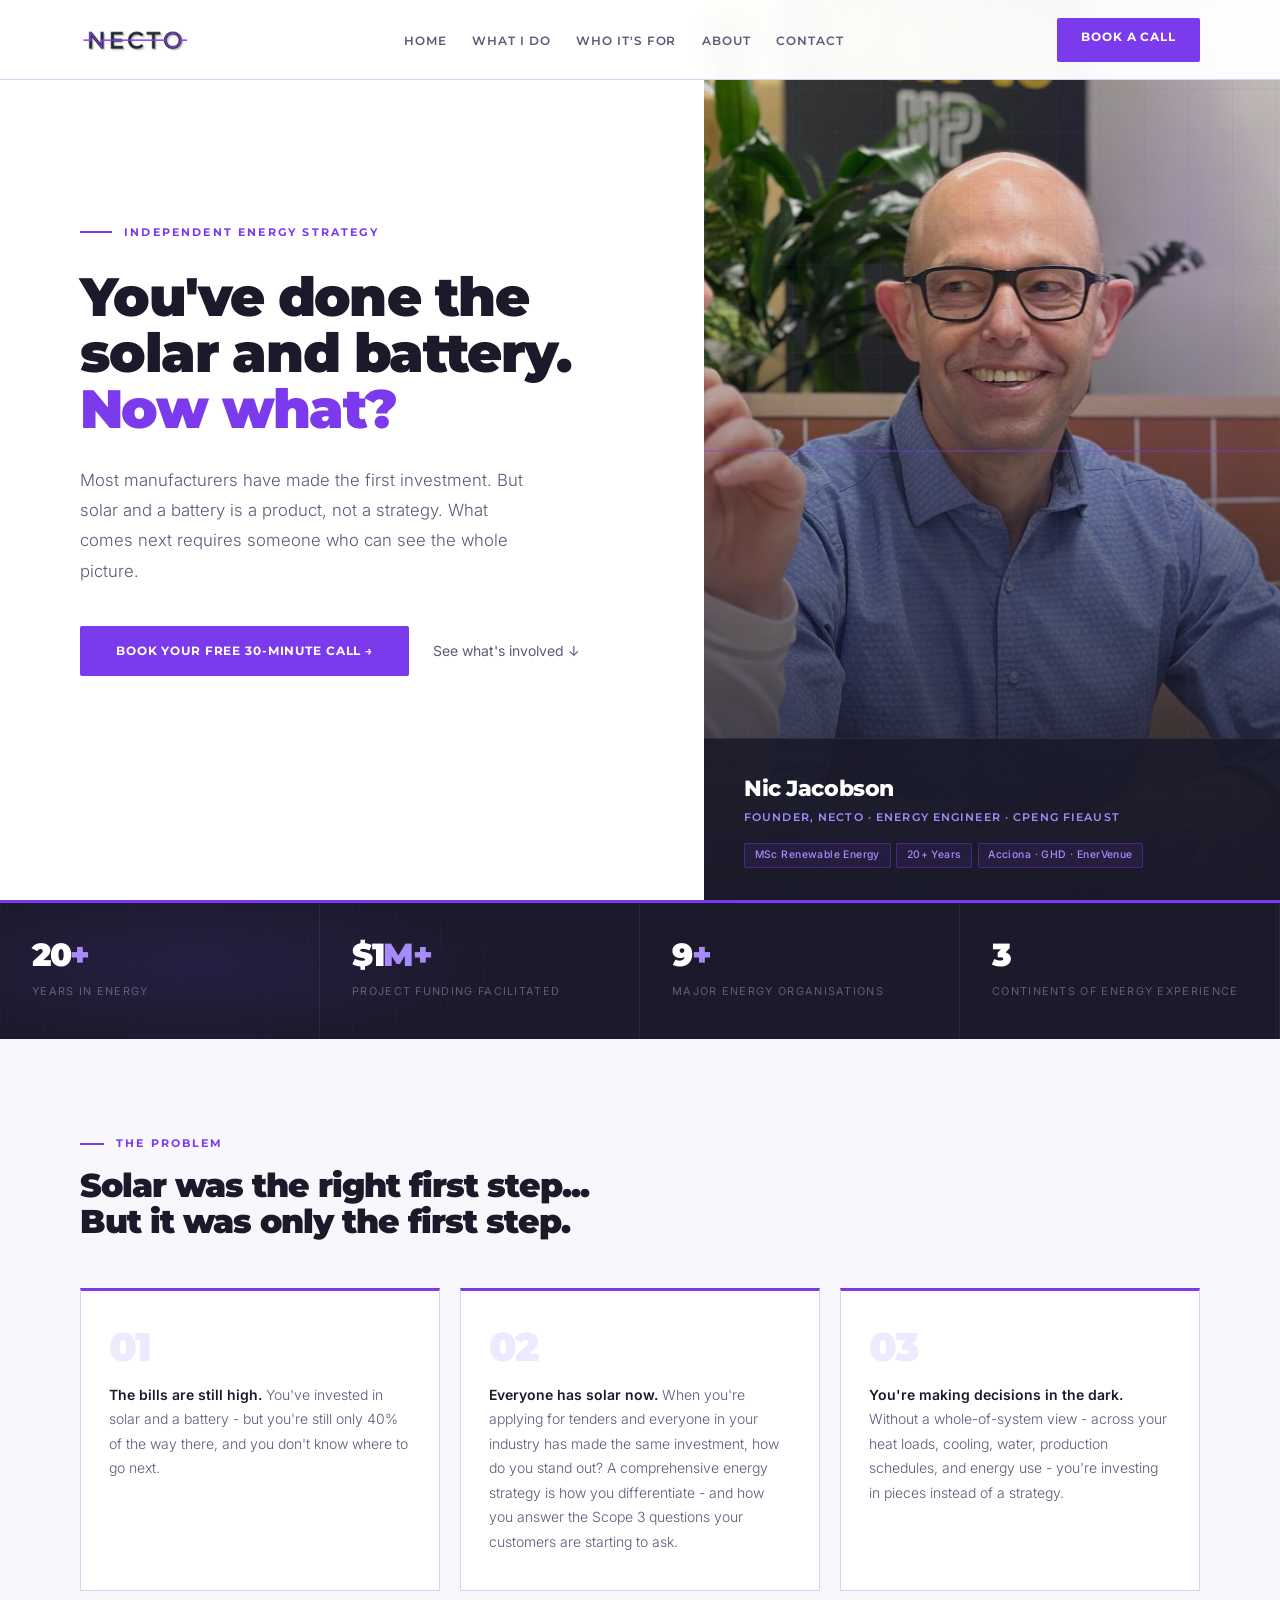
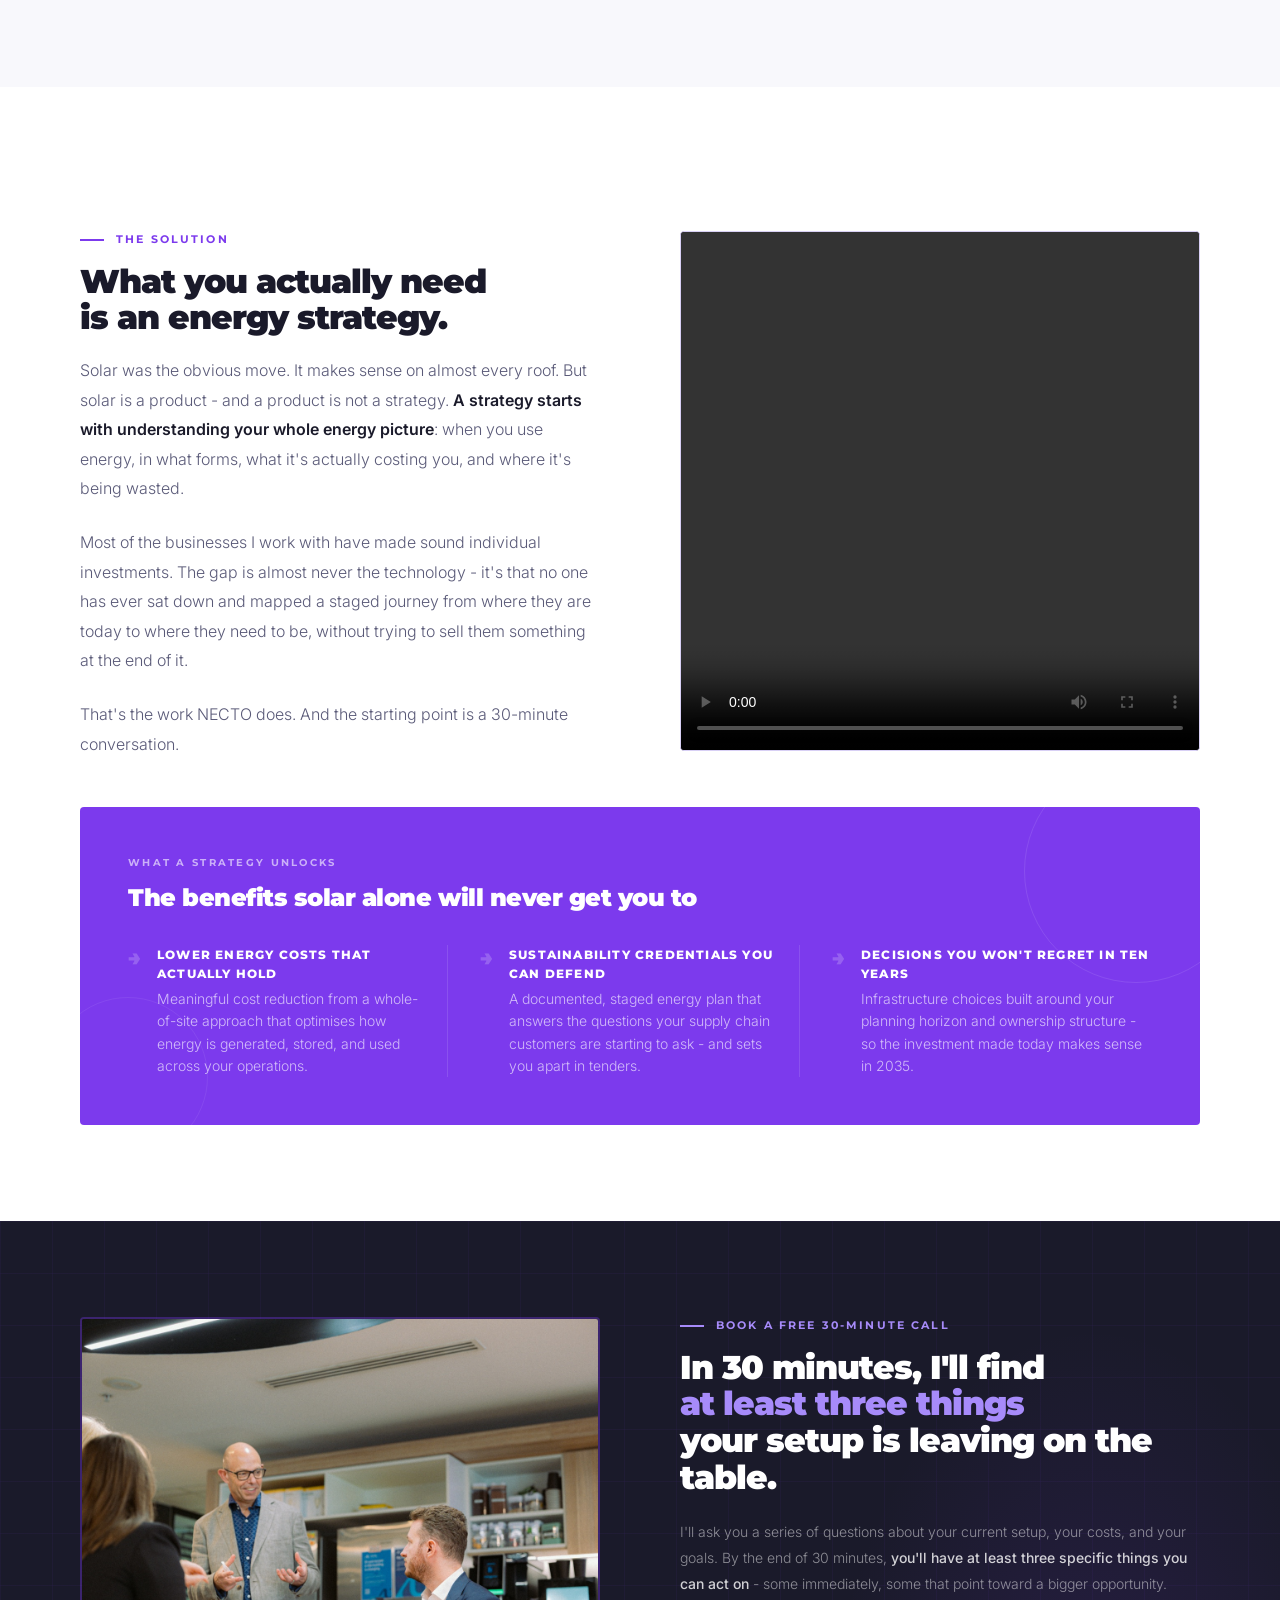
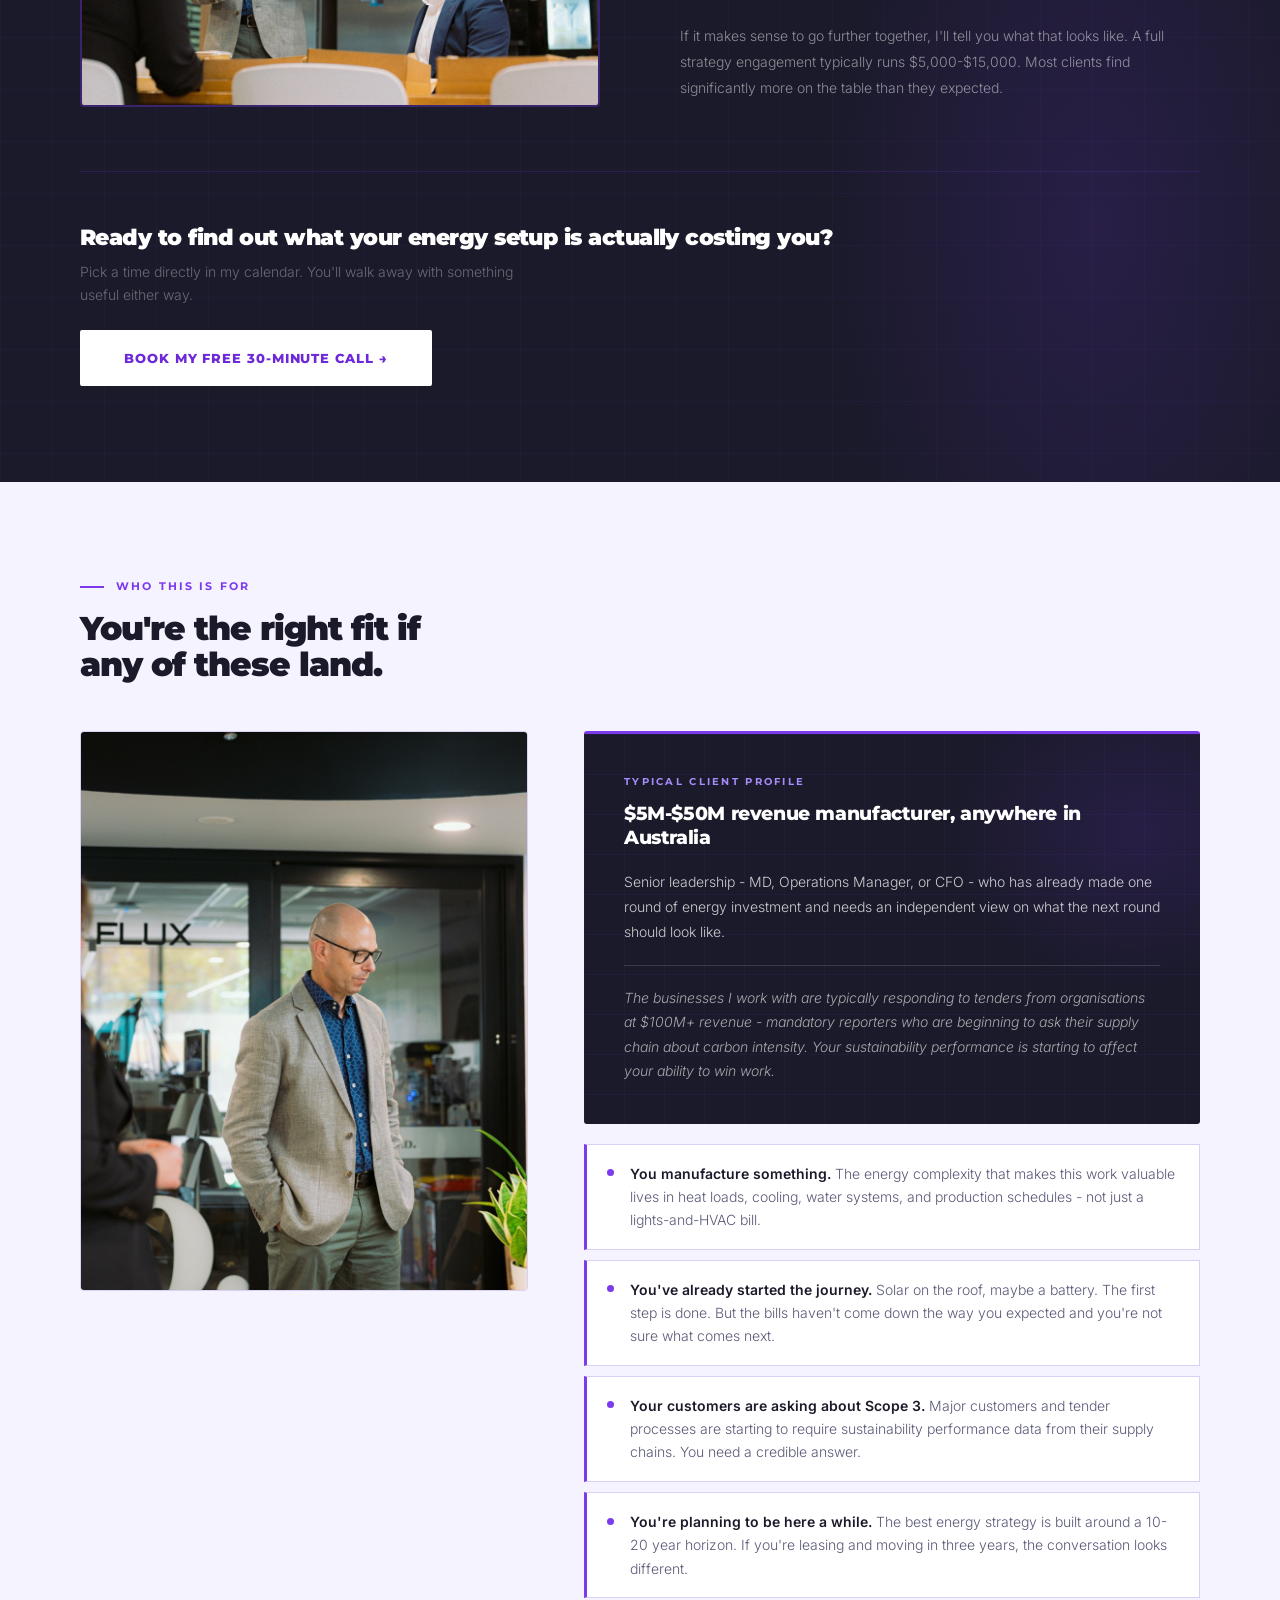
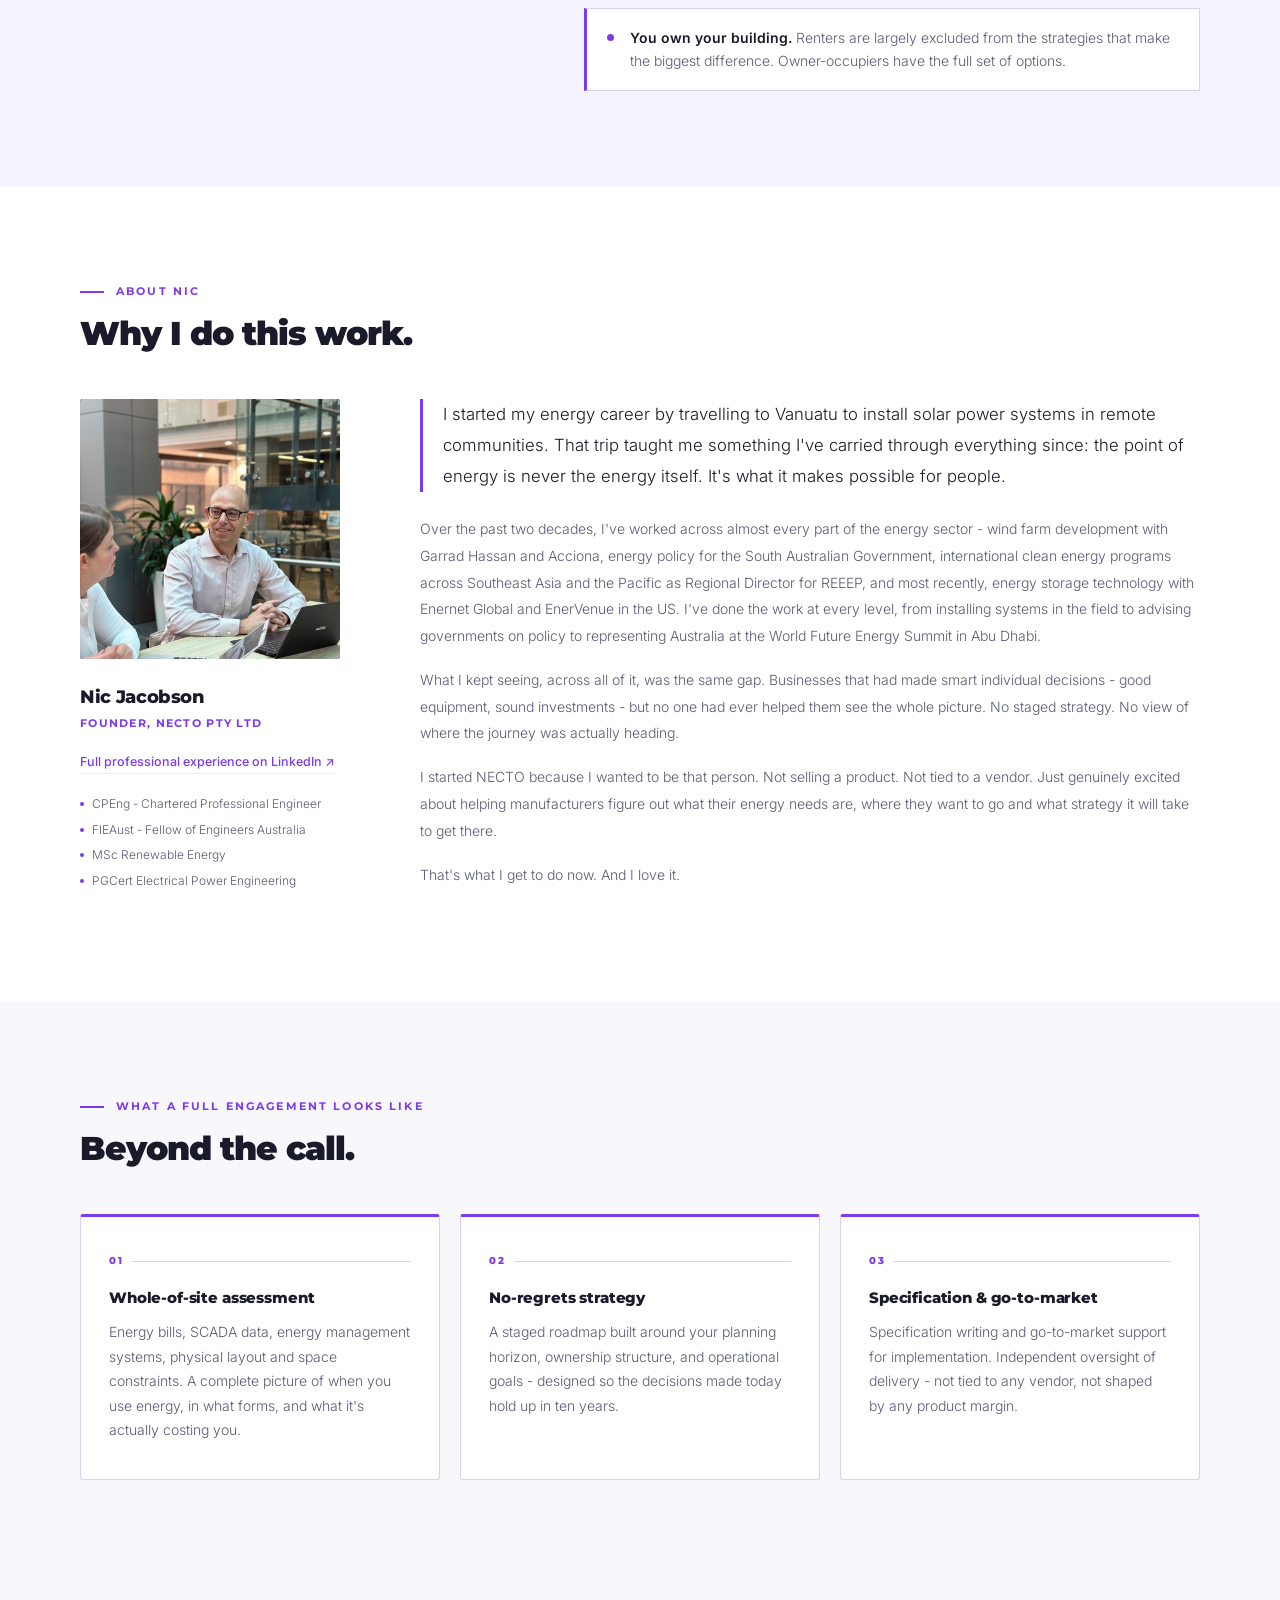
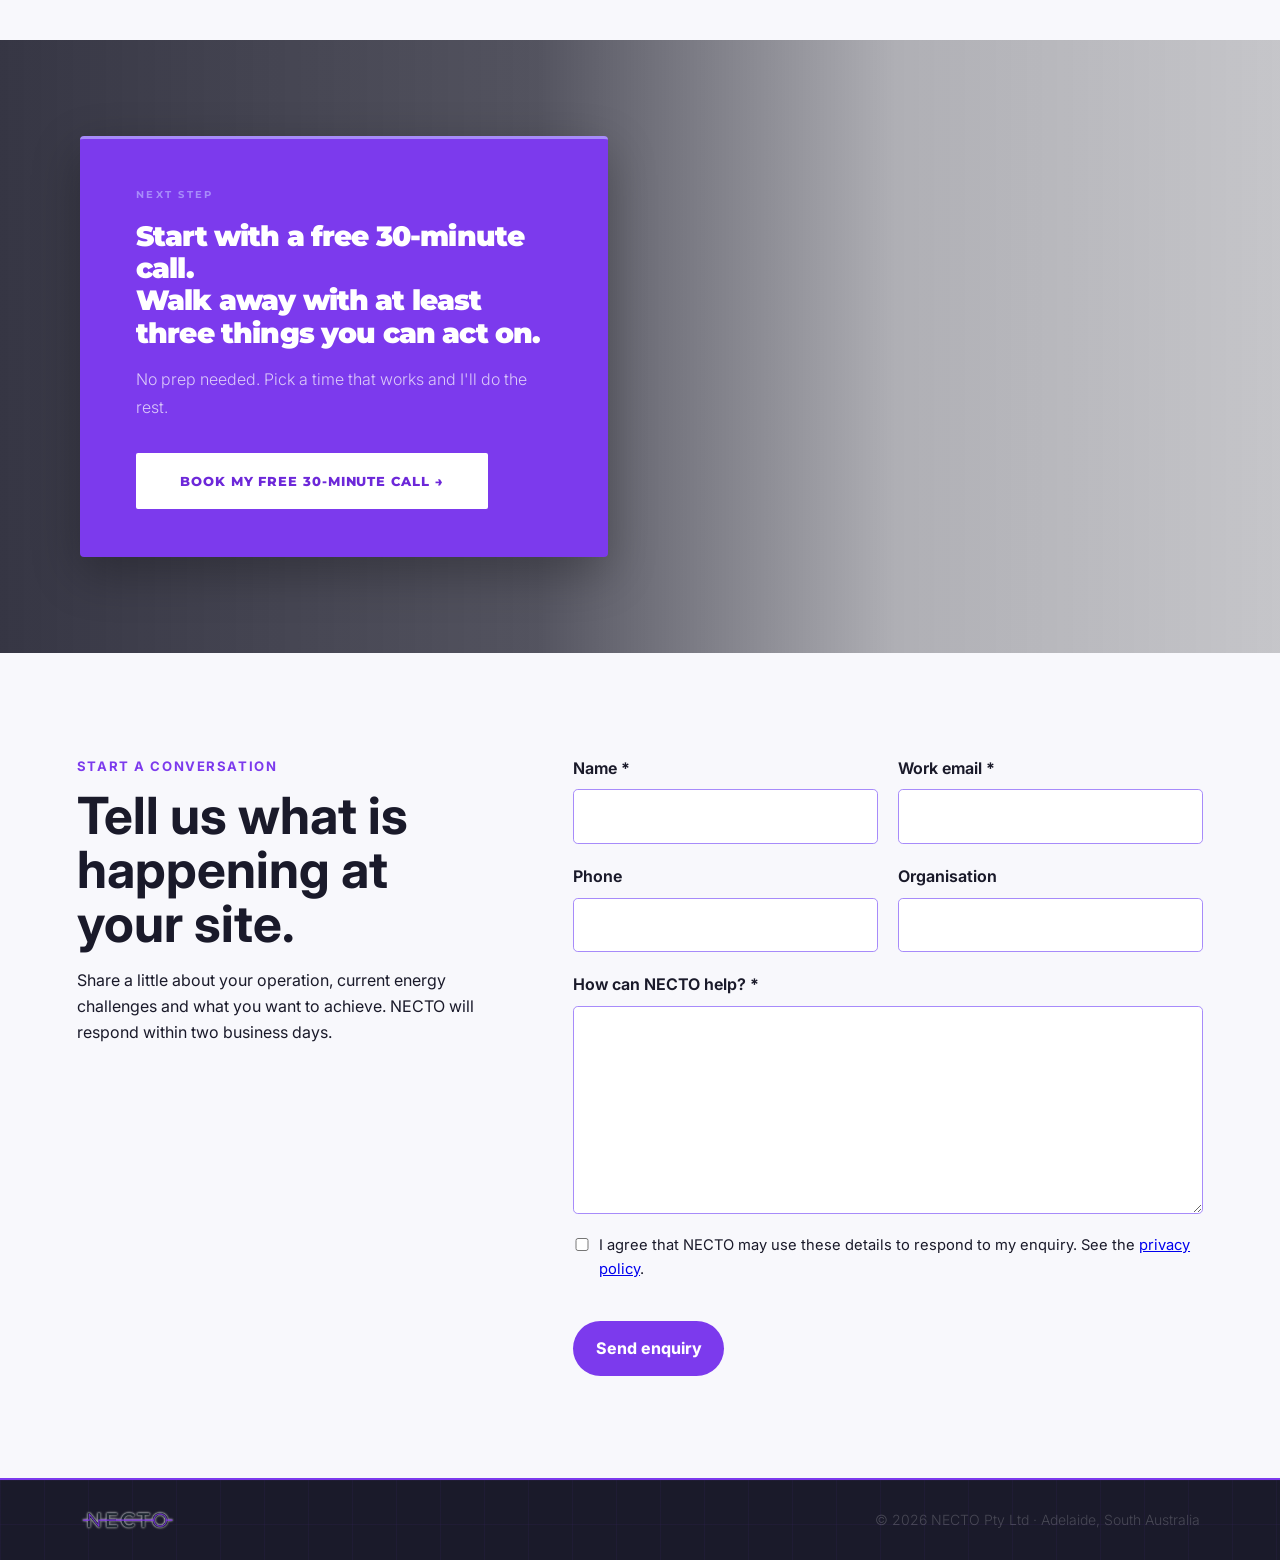
==== index.html @ bc26909f "changed blog to contact" ====
<!DOCTYPE html>
<html lang="en">
<head>
<meta charset="UTF-8">
<meta name="viewport" content="width=device-width, initial-scale=1.0">

<!-- Notion AI 2026-10-01-->
<meta name="description" content="Independent energy strategy for Australian manufacturers. NECTO helps businesses reduce energy costs, plan staged investment and strengthen defensible sustainability credentials.">
<link rel="canonical" href="https://necto.com.au/">

<meta property="og:type" content="website">
<meta property="og:title" content="NECTO | Energy strategy for manufacturers">
<meta property="og:description" content="Independent energy strategy for Australian manufacturers that need a practical next step beyond solar and batteries.">
<meta property="og:url" content="https://necto.com.au/">
<meta property="og:image" content="https://necto.com.au/images/necto-social-card.jpg">
<meta name="twitter:card" content="summary_large_image">

<link rel="preconnect" href="https://fonts.googleapis.com">
<link rel="preconnect" href="https://fonts.gstatic.com" crossorigin>
<link href="https://fonts.googleapis.com/css2?family=Montserrat:wght@400;600;700;800;900&family=Inter:wght@300;400;500&display=swap" rel="stylesheet">
<link rel="stylesheet" href="assets/css/site.v1.css">
<!-- end Notion AI 2026-10-01-->

<!-- Load Turnstile once in the page <head>. -->
<script src="https://challenges.cloudflare.com/turnstile/v0/api.js" async defer></script>

<script
  defer
  data-website-id="dfid_vhdqTkDV4sF4XMJ7SuI60"
  data-domain="necto.com.au"
  src="https://datafa.st/js/script.js">
</script>
 
<title>NECTO - Energy Strategy for Manufacturers</title> 
<link rel="preconnect" href="https://fonts.googleapis.com">
<link rel="preconnect" href="https://fonts.gstatic.com" crossorigin>
<link href="https://fonts.googleapis.com/css2?family=Montserrat:wght@400;600;700;800;900&family=Inter:wght@300;400;500&display=swap" rel="stylesheet">
</head>
<body>

<nav>
  <a href="#top" class="nav-brand"><img src="images/logo.png" alt="NECTO" class="site-logo" width="280" height="71"></a>
  <ul class="nav-links">
    <li><a href="#top">Home</a></li>
    <li><a href="#solution">What I do</a></li>
    <li><a href="#who">Who it's for</a></li>
    <li><a href="#bio">About</a></li>
    <li><a href="#contact">Contact</a></li>
  </ul>
  <a href="https://calendar.notion.so/meet/nic-necto/meet-with-nic" class="nav-cta">Book a Call</a>
</nav>

<!-- HERO -->
<section class="hero" id="top" style="padding:0;">
  <div class="hero-left">
    <div class="eyebrow">
      <div class="eyebrow-line"></div>
      <span class="eyebrow-text">Independent Energy Strategy</span>
    </div>
    <h1 class="hero-headline">
      You've done the<br>solar and battery.<br><span class="hl">Now what?</span>
    </h1>
    <p class="hero-sub">Most manufacturers have made the first investment. But solar and a battery is a product, not a strategy. What comes next requires someone who can see the whole picture.</p>
    <div class="hero-cta-group">
      <a href="https://calendar.notion.so/meet/nic-necto/meet-with-nic" class="btn-primary">Book Your Free 30-Minute Call →</a>
      <a href="#solution" class="btn-ghost">See what's involved ↓</a>
    </div>
  </div>
  <div class="hero-right">
    <div class="hr-grid"></div>
    <div class="hr-rule"></div>
    <div class="hr-photo">
      <img class="hero-img" src="images/IMG_2125.jpg" alt="Nic Jacobson in a strategy conversation with a client" width="1400" height="1400">
    </div>
    <div class="hr-overlay" aria-hidden="true"></div>
    <div class="hero-namecard">
      <div class="nc-name">Nic Jacobson</div>
      <div class="nc-role">Founder, NECTO · Energy Engineer · CPEng FIEAust</div>
      <div class="nc-badges">
        <span class="badge">MSc Renewable Energy</span>
        <span class="badge">20+ Years</span>
        <span class="badge">Acciona · GHD · EnerVenue</span>
      </div>
    </div>
  </div>
</section>

<!-- STATS -->
<div class="stat-strip">
  <div class="stat-strip-track">
    <div class="stat-item">
      <span class="stat-num">20<span class="ac">+</span></span>
      <span class="stat-label">Years in energy</span>
    </div>
    <div class="stat-item">
      <span class="stat-num">$1<span class="ac">M+</span></span>
      <span class="stat-label">Project funding facilitated</span>
    </div>
    <div class="stat-item">
      <span class="stat-num">9<span class="ac">+</span></span>
      <span class="stat-label">Major energy organisations</span>
    </div>
    <div class="stat-item">
      <span class="stat-num">3</span>
      <span class="stat-label">Continents of energy experience</span>
    </div>
    <div class="stat-item stat-item--clone" aria-hidden="true">
      <span class="stat-num">20<span class="ac">+</span></span>
      <span class="stat-label">Years in energy</span>
    </div>
    <div class="stat-item stat-item--clone" aria-hidden="true">
      <span class="stat-num">$1<span class="ac">M+</span></span>
      <span class="stat-label">Project funding facilitated</span>
    </div>
    <div class="stat-item stat-item--clone" aria-hidden="true">
      <span class="stat-num">9<span class="ac">+</span></span>
      <span class="stat-label">Major energy organisations</span>
    </div>
    <div class="stat-item stat-item--clone" aria-hidden="true">
      <span class="stat-num">3</span>
      <span class="stat-label">Continents of energy experience</span>
    </div>
  </div>
</div>

<!-- PROBLEM -->
<section class="problem" id="problem">
  <div class="sec-eyebrow"><span>The problem</span></div>
  <h2 class="sec-title">Solar was the right first step...<br>But it was only the first step.</h2>
  <div class="problem-grid">
    <div class="problem-card">
      <div class="problem-num">01</div>
      <p class="problem-text"><strong>The bills are still high.</strong> You've invested in solar and a battery - but you're still only 40% of the way there, and you don't know where to go next.</p>
    </div>
    <div class="problem-card">
      <div class="problem-num">02</div>
      <p class="problem-text"><strong>Everyone has solar now.</strong> When you're applying for tenders and everyone in your industry has made the same investment, how do you stand out? A comprehensive energy strategy is how you differentiate - and how you answer the Scope 3 questions your customers are starting to ask.</p>
    </div>
    <div class="problem-card">
      <div class="problem-num">03</div>
      <p class="problem-text"><strong>You're making decisions in the dark.</strong> Without a whole-of-system view - across your heat loads, cooling, water, production schedules, and energy use - you're investing in pieces instead of a strategy.</p>
    </div>
  </div>
</section>

<!-- SOLUTION -->
<section class="solution" id="solution">
  <div class="solution-layout">
    <div class="solution-top">
      <div class="solution-text">
        <div class="sec-eyebrow"><span>The solution</span></div>
        <h2 class="sec-title">What you actually need<br>is an energy strategy.</h2>
        <p class="solution-body">Solar was the obvious move. It makes sense on almost every roof. But solar is a product - and a product is not a strategy. <strong>A strategy starts with understanding your whole energy picture</strong>: when you use energy, in what forms, what it's actually costing you, and where it's being wasted.</p>
        <p class="solution-body">Most of the businesses I work with have made sound individual investments. The gap is almost never the technology - it's that no one has ever sat down and mapped a staged journey from where they are today to where they need to be, without trying to sell them something at the end of it.</p>
        <p class="solution-body" style="margin-bottom:0">That's the work NECTO does. And the starting point is a 30-minute conversation.</p>
      </div>
      <div class="solution-video-wrap">
        <video class="solution-video" src="images/edited-video.mp4" controls playsinline preload="metadata" aria-label="Nic Jacobson on energy strategy for manufacturers">
          <source src="images/edited-video.mp4" type="video/mp4">
        </video>
      </div>
    </div>
    <div class="solution-box">
      <div class="solution-box-header">
        <div class="sr-label">What a strategy unlocks</div>
        <div class="sr-title">The benefits solar alone will never get you to</div>
      </div>
      <div class="sr-items">
        <div class="sr-item">
          <div class="sr-num">→</div>
          <div>
            <div class="sr-item-title">Lower energy costs that actually hold</div>
            <p class="sr-item-desc">Meaningful cost reduction from a whole-of-site approach that optimises how energy is generated, stored, and used across your operations.</p>
          </div>
        </div>
        <div class="sr-item">
          <div class="sr-num">→</div>
          <div>
            <div class="sr-item-title">Sustainability credentials you can defend</div>
            <p class="sr-item-desc">A documented, staged energy plan that answers the questions your supply chain customers are starting to ask - and sets you apart in tenders.</p>
          </div>
        </div>
        <div class="sr-item">
          <div class="sr-num">→</div>
          <div>
            <div class="sr-item-title">Decisions you won't regret in ten years</div>
            <p class="sr-item-desc">Infrastructure choices built around your planning horizon and ownership structure - so the investment made today makes sense in 2035.</p>
          </div>
        </div>
      </div>
    </div>
  </div>
</section>

<!-- THE CALL -->
<section class="the-call" id="call">
  <div class="tc-grid"></div>
  <div class="tc-inner">
    <div class="tc-header">
      <figure class="tc-photo">
        <img src="images/P1101878.jpg" alt="Nic Jacobson presenting to manufacturing leaders" width="1400" height="933" loading="lazy">
      </figure>
      <div class="tc-copy">
        <div class="tc-sec-eyebrow"><span>Book a free 30-minute call</span></div>
        <h2 class="tc-title">In 30 minutes, I'll find<br><span class="hl">at least three things</span><br>your setup is leaving on the table.</h2>
        <div class="tc-right-text">
          <p>I'll ask you a series of questions about your current setup, your costs, and your goals. By the end of 30 minutes, <strong>you'll have at least three specific things you can act on</strong> - some immediately, some that point toward a bigger opportunity.</p>
          <br>
          <p>If it makes sense to go further together, I'll tell you what that looks like. A full strategy engagement typically runs $5,000-$15,000. Most clients find significantly more on the table than they expected.</p>
        </div>
      </div>
    </div>
    <div class="tc-cta-row">
      <div class="tc-cta-copy">
        <div class="tc-cta-headline">Ready to find out what your energy setup is actually costing you?</div>
        <p class="tc-cta-sub">Pick a time directly in my calendar. You'll walk away with something useful either way.</p>
      </div>
      <a href="https://calendar.notion.so/meet/nic-necto/meet-with-nic" class="btn-cta-white">Book My Free 30-Minute Call →</a>
    </div>
  </div>
</section>

<!-- WHO -->
<section class="who" id="who">
  <div class="sec-eyebrow"><span>Who this is for</span></div>
  <h2 class="sec-title">You're the right fit if<br>any of these land.</h2>
  <div class="who-layout">
    <div class="who-visual">
      <figure class="who-photo">
        <img src="images/P1101910.jpg" alt="Nic Jacobson at a ThincLab networking event" width="921" height="1200" loading="lazy">
      </figure>
    </div>
    <div class="who-content">
      <div class="who-box">
        <div class="who-box-label">Typical client profile</div>
        <div class="who-box-title">$5M-$50M revenue manufacturer, anywhere in Australia</div>
        <p class="who-box-body">Senior leadership - MD, Operations Manager, or CFO - who has already made one round of energy investment and needs an independent view on what the next round should look like.</p>
        <div class="who-box-divider"></div>
        <p class="who-box-note">The businesses I work with are typically responding to tenders from organisations at $100M+ revenue - mandatory reporters who are beginning to ask their supply chain about carbon intensity. Your sustainability performance is starting to affect your ability to win work.</p>
      </div>
      <ul class="signal-list">
        <li class="signal-item"><div class="signal-dot"></div><span class="signal-text"><strong>You manufacture something.</strong> The energy complexity that makes this work valuable lives in heat loads, cooling, water systems, and production schedules - not just a lights-and-HVAC bill.</span></li>
        <li class="signal-item"><div class="signal-dot"></div><span class="signal-text"><strong>You've already started the journey.</strong> Solar on the roof, maybe a battery. The first step is done. But the bills haven't come down the way you expected and you're not sure what comes next.</span></li>
        <li class="signal-item"><div class="signal-dot"></div><span class="signal-text"><strong>Your customers are asking about Scope 3.</strong> Major customers and tender processes are starting to require sustainability performance data from their supply chains. You need a credible answer.</span></li>
        <li class="signal-item"><div class="signal-dot"></div><span class="signal-text"><strong>You're planning to be here a while.</strong> The best energy strategy is built around a 10-20 year horizon. If you're leasing and moving in three years, the conversation looks different.</span></li>
        <li class="signal-item"><div class="signal-dot"></div><span class="signal-text"><strong>You own your building.</strong> Renters are largely excluded from the strategies that make the biggest difference. Owner-occupiers have the full set of options.</span></li>
      </ul>
    </div>
  </div>
</section>

<!-- BIO -->
<section class="bio" id="bio">
  <div class="sec-eyebrow"><span>About Nic</span></div>
  <h2 class="sec-title">Why I do this work.</h2>
  <div class="bio-layout">
    <div class="bio-sticky">
      <div class="bio-photo">
        <img src="images/IMG_2074.jpg" alt="Nic Jacobson in a strategy conversation with a client" width="420" height="560" loading="lazy">
      </div>
      <div class="bio-name">Nic Jacobson</div>
      <div class="bio-role">Founder, NECTO Pty Ltd</div>
      <a href="https://www.linkedin.com/in/nicjacobson/?skipRedirect=true" class="bio-linkedin" target="_blank">
        Full professional experience on LinkedIn ↗
      </a>
      <div class="bio-creds">
        <span class="bio-cred">CPEng - Chartered Professional Engineer</span>
        <span class="bio-cred">FIEAust - Fellow of Engineers Australia</span>
        <span class="bio-cred">MSc Renewable Energy</span>
        <span class="bio-cred">PGCert Electrical Power Engineering</span>
      </div>
    </div>
    <div>
      <p class="bio-lede">I started my energy career by travelling to Vanuatu to install solar power systems in remote communities. That trip taught me something I've carried through everything since: the point of energy is never the energy itself. It's what it makes possible for people.</p>
      <p class="bio-body">Over the past two decades, I've worked across almost every part of the energy sector - wind farm development with Garrad Hassan and Acciona, energy policy for the South Australian Government, international clean energy programs across Southeast Asia and the Pacific as Regional Director for REEEP, and most recently, energy storage technology with Enernet Global and EnerVenue in the US. I've done the work at every level, from installing systems in the field to advising governments on policy to representing Australia at the World Future Energy Summit in Abu Dhabi.</p>
      <p class="bio-body">What I kept seeing, across all of it, was the same gap. Businesses that had made smart individual decisions - good equipment, sound investments - but no one had ever helped them see the whole picture. No staged strategy. No view of where the journey was actually heading.</p>
      <p class="bio-body">I started NECTO because I wanted to be that person. Not selling a product. Not tied to a vendor. Just genuinely excited about helping manufacturers figure out what their energy needs are, where they want to go and what strategy it will take to get there.</p>
      <p class="bio-body">That's what I get to do now. And I love it.</p>
    </div>
  </div>
</section>

<!-- WHAT HAPPENS -->
<section class="what" id="what">
  <div class="sec-eyebrow"><span>What a full engagement looks like</span></div>
  <h2 class="sec-title">Beyond the call.</h2>
  <div class="what-grid">
    <div class="what-card">
      <div class="what-num">01</div>
      <div class="what-title">Whole-of-site assessment</div>
      <p class="what-body">Energy bills, SCADA data, energy management systems, physical layout and space constraints. A complete picture of when you use energy, in what forms, and what it's actually costing you.</p>
    </div>
    <div class="what-card">
      <div class="what-num">02</div>
      <div class="what-title">No-regrets strategy</div>
      <p class="what-body">A staged roadmap built around your planning horizon, ownership structure, and operational goals - designed so the decisions made today hold up in ten years.</p>
    </div>
    <div class="what-card">
      <div class="what-num">03</div>
      <div class="what-title">Specification & go-to-market</div>
      <p class="what-body">Specification writing and go-to-market support for implementation. Independent oversight of delivery - not tied to any vendor, not shaped by any product margin.</p>
    </div>
  </div>
</section>

<div class="final-cta">
  <div class="final-cta-bg" aria-hidden="true"></div>
  <div class="final-cta-inner">
    <div class="final-cta-content">
      <div class="final-cta-eyebrow">Next step</div>
      <h2 class="final-cta-title">Start with a free 30-minute call.<br>Walk away with at least three things you can act on.</h2>
      <p class="final-cta-sub">No prep needed. Pick a time that works and I'll do the rest.</p>
      <a href="https://calendar.notion.so/meet/nic-necto/meet-with-nic" class="btn-cta-white">Book My Free 30-Minute Call →</a>
    </div>
    <div class="final-cta-media" aria-hidden="true"></div>
  </div>
</div>

<section class="necto-contact" aria-labelledby="contact-heading">
  <div class="necto-contact__intro">
    <p class="necto-contact__eyebrow">Start a conversation</p>
    <h2 id="contact-heading">Tell us what is happening at your site.</h2>
    <p>
      Share a little about your operation, current energy challenges and what
      you want to achieve. NECTO will respond within two business days.
    </p>
  </div>

  <form id="contact-form" class="contact-form" novalidate>
    <div class="contact-form__grid">
      <label>
        <span>Name <b aria-hidden="true">*</b></span>
        <input name="name" type="text" autocomplete="name" maxlength="120" required />
      </label>

      <label>
        <span>Work email <b aria-hidden="true">*</b></span>
        <input name="email" type="email" autocomplete="email" maxlength="254" required />
      </label>

      <label>
        <span>Phone</span>
        <input name="phone" type="tel" autocomplete="tel" maxlength="50" />
      </label>

      <label>
        <span>Organisation</span>
        <input name="organisation" type="text" autocomplete="organization" maxlength="200" />
      </label>
    </div>

    <label>
      <span>How can NECTO help? <b aria-hidden="true">*</b></span>
      <textarea name="message" rows="7" maxlength="2000" required></textarea>
    </label>

    <!-- Hidden honeypot. Keep out of sight and out of the tab order. -->
    <label class="contact-form__website" aria-hidden="true">
      Website
      <input name="website" type="text" tabindex="-1" autocomplete="off" />
    </label>

    <label class="contact-form__consent">
      <input name="consent" type="checkbox" required />
      <span>
        I agree that NECTO may use these details to respond to my enquiry.
        See the <a href="/privacy">privacy policy</a>.
      </span>
    </label>

    <!-- Replace YOUR_TURNSTILE_SITE_KEY with the public site key. -->
    <div class="cf-turnstile" data-sitekey="0x4AAAAAAFL4HIu9p98ZdCN9"></div>

    <div class="contact-form__actions">
      <button type="submit">Send enquiry</button>
      <p id="contact-status" role="status" aria-live="polite"></p>
    </div>
  </form>
</section>

<script>
  (() => {
    const form = document.getElementById("contact-form");
    const status = document.getElementById("contact-status");
    const button = form.querySelector('button[type="submit"]');
    let startedAt = Date.now();

    form.addEventListener("submit", async (event) => {
      event.preventDefault();
      status.textContent = "";
      status.removeAttribute("data-state");

      if (!form.reportValidity()) return;

      const data = new FormData(form);
      const turnstileToken = data.get("cf-turnstile-response");
      if (!turnstileToken) {
        status.textContent = "Please complete the security check.";
        status.dataset.state = "error";
        return;
      }

      button.disabled = true;
      button.textContent = "Sending…";

      try {
        const response = await fetch("/api/contact", {
          method: "POST",
          headers: { "content-type": "application/json" },
          body: JSON.stringify({
            name: data.get("name"),
            email: data.get("email"),
            phone: data.get("phone"),
            organisation: data.get("organisation"),
            message: data.get("message"),
            website: data.get("website"),
            consent: data.get("consent") === "on",
            turnstileToken,
            startedAt,
            sourcePage: window.location.href,
          }),
        });

        const result = await response.json();
        if (!response.ok || !result.ok) {
          throw new Error(result.error || "We could not send your message.");
        }

        form.reset();
        if (window.turnstile) window.turnstile.reset();
        startedAt = Date.now();
        status.textContent = "Thanks. Your enquiry has been sent.";
        status.dataset.state = "success";
      } catch (error) {
        status.textContent = error.message || "We could not send your message. Please try again.";
        status.dataset.state = "error";
        if (window.turnstile) window.turnstile.reset();
      } finally {
        button.disabled = false;
        button.textContent = "Send enquiry";
      }
    });
  })();
</script>

<footer>
  <img src="images/logo.png" alt="NECTO" class="site-logo" width="280" height="71">
  <div class="footer-copy">© 2026 NECTO Pty Ltd · Adelaide, South Australia</div>
</footer>

</body>
</html>
---- assets/css/site.v1.css ----
/* Notion AI 2026-10-01 */
  *, *::before, *::after { box-sizing: border-box; margin: 0; padding: 0; }
  :root {
    --dark:#1a1a2a; --dark-mid:#2d2d42; --dark-soft:#4a4a64;
    --purple:#7c3aed; --purple-dark:#6d28d9; --purple-light:#a78bfa;
    --purple-pale:#ede9fe; --purple-xpale:#f5f3ff;
    --white:#ffffff; --off-white:#f8f8fc;
    --border:#e5e5f0; --border-p:#d8d0f5; --text-muted:#5a5a78;
  }
  html { scroll-behavior:smooth; scroll-padding-top:5.5rem; }
  body { font-family:'Inter',sans-serif; background:var(--white); color:var(--dark); line-height:1.6; overflow-x:hidden; }

  nav { position:fixed; top:0; left:0; right:0; z-index:100; display:flex; align-items:center; gap:2rem; padding:1.1rem 5rem; background:rgba(255,255,255,0.97); backdrop-filter:blur(12px); border-bottom:1px solid var(--border-p); }
  .nav-brand { display:flex; align-items:center; flex-shrink:0; text-decoration:none; }
  .site-logo { display:block; height:28px; width:auto; }
  footer .site-logo { height:24px; opacity:0.9; }
  .nav-links { display:flex; align-items:center; justify-content:center; gap:clamp(1rem,2vw,2rem); list-style:none; flex:1; margin:0; padding:0; }
  .nav-links a { font-family:'Montserrat',sans-serif; font-size:0.72rem; font-weight:600; letter-spacing:0.08em; text-transform:uppercase; color:var(--text-muted); text-decoration:none; transition:color 0.2s; white-space:nowrap; }
  .nav-links a:hover { color:var(--purple); }
  .nav-cta { flex-shrink:0; background:var(--purple); color:var(--white); border:none; padding:0.6rem 1.5rem; font-family:'Montserrat',sans-serif; font-size:0.78rem; font-weight:700; cursor:pointer; letter-spacing:0.07em; text-transform:uppercase; transition:background 0.2s,transform 0.2s; text-decoration:none; display:inline-block; border-radius:2px; }
  .nav-cta:hover { background:var(--purple-dark); transform:translateY(-1px); }

  .btn-primary { background:var(--purple); color:var(--white); border:none; padding:0.95rem 2.25rem; font-family:'Montserrat',sans-serif; font-size:0.78rem; font-weight:700; cursor:pointer; transition:all 0.2s; text-decoration:none; display:inline-block; border-radius:2px; letter-spacing:0.07em; text-transform:uppercase; }
  .btn-primary:hover { background:var(--purple-dark); transform:translateY(-1px); }

  .hero { min-height:100vh; display:grid; grid-template-columns:55fr 45fr; padding-top:68px; background:var(--white); }
  .hero-left { display:flex; flex-direction:column; justify-content:center; padding:7rem 4rem 7rem 5rem; }

  .eyebrow { display:flex; align-items:center; gap:0.75rem; margin-bottom:1.75rem; }
  .eyebrow-line { width:2rem; height:2px; background:var(--purple); flex-shrink:0; }
  .eyebrow-text { font-family:'Montserrat',sans-serif; font-size:0.68rem; font-weight:700; letter-spacing:0.2em; text-transform:uppercase; color:var(--purple); }

  .hero-headline { font-family:'Montserrat',sans-serif; font-size:clamp(2.8rem,4.2vw,4.4rem); font-weight:900; line-height:1.04; color:var(--dark); margin-bottom:1.75rem; letter-spacing:-0.03em; }
  .hero-headline .hl { color:var(--purple); }
  .hero-sub { font-size:1.05rem; font-weight:300; color:var(--text-muted); line-height:1.8; max-width:46ch; margin-bottom:2.5rem; }
  .hero-cta-group { display:flex; align-items:center; gap:1.5rem; flex-wrap:wrap; }

  .btn-ghost { color:var(--text-muted); font-size:0.875rem; text-decoration:none; transition:color 0.2s; }
  .btn-ghost:hover { color:var(--purple); }

  @keyframes dark-grid-drift-sm { from{background-position:0 0,0 0} to{background-position:44px 44px,44px 44px} }
  @keyframes dark-grid-drift-lg { from{background-position:0 0,0 0} to{background-position:52px 52px,52px 52px} }
  @keyframes dark-glow-pulse { 0%,100%{opacity:0.3;transform:translate(0,0) scale(1)} 50%{opacity:0.6;transform:translate(4%,-3%) scale(1.06)} }
  @keyframes dark-line-pulse { 0%,100%{opacity:0.22} 50%{opacity:0.48} }

  .hero-right { background:var(--dark); position:relative; overflow:hidden; display:flex; flex-direction:column; justify-content:flex-end; }
  .hero-right::after { content:''; position:absolute; width:70%; height:80%; top:-15%; right:-20%; background:radial-gradient(ellipse at center,rgba(124,58,237,0.16) 0%,transparent 68%); pointer-events:none; z-index:2; animation:dark-glow-pulse 11s ease-in-out infinite; }
  .hr-grid { position:absolute; inset:0; z-index:2; pointer-events:none; background-image:linear-gradient(rgba(124,58,237,0.07) 1px,transparent 1px),linear-gradient(90deg,rgba(124,58,237,0.07) 1px,transparent 1px); background-size:44px 44px; animation:dark-grid-drift-sm 28s linear infinite; }
  .hr-rule { position:absolute; top:50%; left:0; right:0; height:2px; z-index:2; pointer-events:none; background:var(--purple); opacity:0.35; animation:dark-line-pulse 7s ease-in-out infinite; }
  .hr-photo { position:absolute; inset:0; z-index:0; }
  .hero-img { width:100%; height:100%; object-fit:cover; object-position:center 22%; display:block; }
  .hr-overlay { position:absolute; inset:0; z-index:1; background:linear-gradient(to top,rgba(26,26,42,0.97) 0%,rgba(26,26,42,0.55) 38%,rgba(26,26,42,0.15) 68%,transparent 100%); pointer-events:none; }
  .hero-namecard { position:relative; z-index:3; overflow:hidden; padding:2rem 2.5rem; border-top:1px solid rgba(255,255,255,0.07); background:rgba(26,26,42,0.88); }
  .hero-namecard::before { content:''; position:absolute; inset:0; z-index:0; pointer-events:none; background-image:linear-gradient(rgba(124,58,237,0.08) 1px,transparent 1px),linear-gradient(90deg,rgba(124,58,237,0.08) 1px,transparent 1px); background-size:44px 44px; animation:dark-grid-drift-sm 26s linear infinite; opacity:0; }
  .hero-namecard > * { position:relative; z-index:1; }
  .nc-name { font-family:'Montserrat',sans-serif; font-size:1.35rem; font-weight:800; color:var(--white); letter-spacing:-0.02em; margin-bottom:0.2rem; }
  .nc-role { font-size:0.7rem; color:var(--purple-light); letter-spacing:0.1em; text-transform:uppercase; font-weight:600; margin-bottom:1rem; font-family:'Montserrat',sans-serif; }
  .nc-badges { display:flex; flex-wrap:wrap; gap:0.35rem; }
  .badge { font-size:0.65rem; font-weight:500; padding:0.2rem 0.6rem; border:1px solid rgba(124,58,237,0.4); color:var(--purple-light); background:rgba(124,58,237,0.1); letter-spacing:0.04em; border-radius:2px; }

  .stat-strip { position:relative; background:var(--dark); border-top:3px solid var(--purple); overflow:hidden; }
  .stat-strip::before { content:''; position:absolute; inset:0; z-index:0; pointer-events:none; background-image:linear-gradient(rgba(124,58,237,0.06) 1px,transparent 1px),linear-gradient(90deg,rgba(124,58,237,0.06) 1px,transparent 1px); background-size:44px 44px; animation:dark-grid-drift-sm 32s linear infinite; }
  .stat-strip::after { content:''; position:absolute; width:50%; height:130%; top:-20%; left:-10%; background:radial-gradient(ellipse at center,rgba(124,58,237,0.12) 0%,transparent 70%); pointer-events:none; z-index:0; animation:dark-glow-pulse 9s ease-in-out infinite; }
  .stat-strip-track { position:relative; z-index:1; display:grid; grid-template-columns:repeat(4,1fr); }
  .stat-item { padding:2.25rem 2rem; border-right:1px solid rgba(255,255,255,0.06); }
  .stat-strip-track > .stat-item:last-child { border-right:none; }
  .stat-item--clone { display:none; }
  @keyframes stat-marquee { from{transform:translateX(0)} to{transform:translateX(-50%)} }
  .stat-num { font-family:'Montserrat',sans-serif; font-size:2rem; font-weight:900; color:var(--white); display:block; line-height:1; margin-bottom:0.4rem; letter-spacing:-0.04em; }
  .stat-num .ac { color:var(--purple-light); }
  .stat-label { font-size:0.68rem; color:rgba(255,255,255,0.3); text-transform:uppercase; letter-spacing:0.12em; }

  section { padding:6rem 5rem; }
  .sec-eyebrow { display:flex; align-items:center; gap:0.75rem; margin-bottom:0.9rem; }
  .sec-eyebrow::before { content:''; display:block; width:1.5rem; height:2px; background:var(--purple); flex-shrink:0; }
  .sec-eyebrow span { font-family:'Montserrat',sans-serif; font-size:0.67rem; font-weight:700; letter-spacing:0.2em; text-transform:uppercase; color:var(--purple); }
  .sec-title { font-family:'Montserrat',sans-serif; font-size:clamp(1.7rem,2.6vw,2.4rem); font-weight:900; color:var(--dark); line-height:1.1; letter-spacing:-0.03em; margin-bottom:1.25rem; }

  .problem { background:var(--off-white); }
  .problem-grid { display:grid; grid-template-columns:repeat(3,1fr); gap:1.25rem; margin-top:3rem; }
  .problem-card { background:var(--white); border:1px solid var(--border-p); border-top:3px solid var(--purple); padding:2.25rem 1.75rem; transition:transform 0.2s,box-shadow 0.2s; }
  .problem-card:hover { transform:translateY(-2px); box-shadow:0 6px 24px rgba(124,58,237,0.1); }
  .problem-num { font-family:'Montserrat',sans-serif; font-size:2.5rem; font-weight:900; color:var(--purple-pale); line-height:1; margin-bottom:1rem; letter-spacing:-0.05em; }
  .problem-text { font-size:0.9rem; color:var(--text-muted); line-height:1.75; font-weight:300; }
  .problem-text strong { color:var(--dark); font-weight:600; }

  .solution { background:var(--white); }
  .solution-layout { display:flex; flex-direction:column; gap:3rem; margin-top:3rem; }
  .solution-top { display:grid; grid-template-columns:1fr 1fr; gap:3rem 5rem; align-items:start; }
  .solution-video-wrap { position:relative; aspect-ratio:1; border-radius:4px; overflow:hidden; border:1px solid var(--border-p); background:var(--dark); align-self:start; }
  .solution-video-wrap::before { content:''; position:absolute; inset:0; z-index:0; pointer-events:none; background-image:linear-gradient(rgba(124,58,237,0.09) 1px,transparent 1px),linear-gradient(90deg,rgba(124,58,237,0.09) 1px,transparent 1px); background-size:36px 36px; animation:dark-grid-drift-sm 22s linear infinite; }
  .solution-video-wrap .solution-video { position:relative; z-index:1; }
  .solution-box { background:var(--purple); padding:3rem; border-radius:4px; position:relative; overflow:hidden; }
  .solution-box::before { content:''; position:absolute; top:-3rem; right:-3rem; width:14rem; height:14rem; border:1px solid rgba(255,255,255,0.1); border-radius:50%; }
  .solution-box::after { content:''; position:absolute; bottom:-2rem; left:-2rem; width:10rem; height:10rem; border:1px solid rgba(255,255,255,0.07); border-radius:50%; }
  .solution-body { font-size:1rem; font-weight:300; color:var(--text-muted); line-height:1.85; margin-bottom:1.5rem; }
  .solution-body strong { color:var(--dark); font-weight:600; }
  .solution-video { width:100%; height:100%; display:block; object-fit:cover; object-position:center 62%; }
  .solution-box-header { position:relative; z-index:1; margin-bottom:2rem; }
  .sr-label { font-family:'Montserrat',sans-serif; font-size:0.65rem; font-weight:700; letter-spacing:0.22em; text-transform:uppercase; color:rgba(255,255,255,0.6); margin-bottom:0.75rem; }
  .sr-title { font-family:'Montserrat',sans-serif; font-size:1.5rem; font-weight:900; color:var(--white); line-height:1.2; letter-spacing:-0.02em; }
  .sr-items { display:grid; grid-template-columns:repeat(3,1fr); gap:2rem; position:relative; z-index:1; }
  .sr-item { display:flex; gap:1rem; padding:0 1.5rem 0 0; border-right:1px solid rgba(255,255,255,0.12); align-items:flex-start; }
  .sr-item:last-child { border-right:none; padding-right:0; }
  .sr-num { font-family:'Montserrat',sans-serif; font-size:1.4rem; font-weight:900; color:rgba(255,255,255,0.2); line-height:1; flex-shrink:0; padding-top:0.1rem; }
  .sr-item-title { font-family:'Montserrat',sans-serif; font-size:0.75rem; font-weight:800; color:var(--white); text-transform:uppercase; letter-spacing:0.1em; margin-bottom:0.3rem; }
  .sr-item-desc { font-size:0.85rem; color:rgba(255,255,255,0.65); font-weight:300; line-height:1.6; }

  .the-call { background:var(--dark); padding:6rem 5rem; position:relative; overflow:hidden; }
  .the-call::after { content:''; position:absolute; width:45%; height:120%; bottom:-30%; right:-8%; background:radial-gradient(ellipse at center,rgba(124,58,237,0.15) 0%,transparent 68%); pointer-events:none; z-index:0; animation:dark-glow-pulse 12s ease-in-out infinite; }
  .tc-grid { position:absolute; inset:0; z-index:0; pointer-events:none; background-image:linear-gradient(rgba(124,58,237,0.05) 1px,transparent 1px),linear-gradient(90deg,rgba(124,58,237,0.05) 1px,transparent 1px); background-size:52px 52px; animation:dark-grid-drift-lg 34s linear infinite; }
  .tc-inner { position:relative; z-index:1; }
  .tc-header { display:grid; grid-template-columns:1fr 1fr; gap:5rem; align-items:start; margin-bottom:4rem; }
  .tc-photo { border-radius:4px; overflow:hidden; border:2px solid rgba(124,58,237,0.35); aspect-ratio:4/3; }
  .tc-photo img { width:100%; height:100%; object-fit:cover; object-position:center 30%; display:block; }
  .tc-sec-eyebrow { display:flex; align-items:center; gap:0.75rem; margin-bottom:0.9rem; }
  .tc-sec-eyebrow::before { content:''; display:block; width:1.5rem; height:2px; background:var(--purple-light); flex-shrink:0; }
  .tc-sec-eyebrow span { font-family:'Montserrat',sans-serif; font-size:0.67rem; font-weight:700; letter-spacing:0.2em; text-transform:uppercase; color:var(--purple-light); }
  .tc-title { font-family:'Montserrat',sans-serif; font-size:clamp(1.7rem,2.6vw,2.4rem); font-weight:900; color:var(--white); line-height:1.1; letter-spacing:-0.03em; margin-bottom:1.5rem; }
  .tc-title .hl { color:var(--purple-light); }
  .tc-right-text { font-size:1rem; font-weight:300; color:rgba(255,255,255,0.5); line-height:1.85; }
  .tc-right-text strong { color:rgba(255,255,255,0.8); font-weight:500; }

  .tc-cta-row { display:flex; align-items:center; justify-content:space-between; flex-wrap:wrap; gap:1.5rem; padding-top:3rem; border-top:1px solid rgba(124,58,237,0.2); }
  .tc-cta-headline { font-family:'Montserrat',sans-serif; font-size:1.35rem; font-weight:900; color:var(--white); letter-spacing:-0.025em; margin-bottom:0.4rem; }
  .tc-cta-sub { font-size:0.875rem; color:rgba(255,255,255,0.35); font-weight:300; max-width:52ch; }
  .btn-cta-white { background:var(--white); color:var(--purple-dark); border:none; padding:1.1rem 2.75rem; font-family:'Montserrat',sans-serif; font-size:0.82rem; font-weight:800; letter-spacing:0.07em; text-transform:uppercase; border-radius:2px; transition:all 0.2s; text-decoration:none; display:inline-block; white-space:nowrap; flex-shrink:0; }
  .btn-cta-white:hover { background:var(--purple-pale); transform:translateY(-2px); }

  .who { background:var(--purple-xpale); }
  .who-layout { display:grid; grid-template-columns:minmax(260px,40%) 1fr; gap:3.5rem; margin-top:3rem; align-items:start; }
  .who-visual { position:sticky; top:5.5rem; align-self:start; }
  .who-photo { border-radius:4px; overflow:hidden; border:1px solid var(--border-p); aspect-ratio:4/5; margin:0; }
  .who-photo img { width:100%; height:100%; object-fit:cover; object-position:center 35%; display:block; }
  .who-content { display:flex; flex-direction:column; gap:1.25rem; }
  .signal-list { list-style:none; display:flex; flex-direction:column; gap:0.6rem; }
  .signal-item { display:flex; gap:1rem; padding:1.1rem 1.25rem; background:var(--white); border:1px solid var(--border-p); border-left:3px solid var(--purple); align-items:flex-start; transition:box-shadow 0.2s; }
  .signal-item:hover { box-shadow:0 4px 16px rgba(124,58,237,0.1); }
  .signal-dot { width:7px; height:7px; background:var(--purple); border-radius:50%; flex-shrink:0; margin-top:0.45rem; }
  .signal-text { font-size:0.88rem; color:var(--text-muted); line-height:1.65; font-weight:300; }
  .signal-text strong { color:var(--dark); font-weight:600; }
  .who-box { position:relative; overflow:hidden; background:var(--dark); padding:2.5rem; border-radius:3px; border-top:3px solid var(--purple); }
  .who-box::before { content:''; position:absolute; inset:0; z-index:0; pointer-events:none; background-image:linear-gradient(rgba(124,58,237,0.07) 1px,transparent 1px),linear-gradient(90deg,rgba(124,58,237,0.07) 1px,transparent 1px); background-size:40px 40px; animation:dark-grid-drift-sm 30s linear infinite; }
  .who-box::after { content:''; position:absolute; width:70%; height:90%; top:-20%; right:-25%; background:radial-gradient(ellipse at center,rgba(124,58,237,0.14) 0%,transparent 65%); pointer-events:none; z-index:0; animation:dark-glow-pulse 10s ease-in-out infinite; }
  .who-box > * { position:relative; z-index:1; }
  .who-box-label { font-family:'Montserrat',sans-serif; font-size:0.65rem; letter-spacing:0.22em; text-transform:uppercase; color:var(--purple-light); margin-bottom:0.65rem; font-weight:700; }
  .who-box-title { font-family:'Montserrat',sans-serif; font-size:1.2rem; font-weight:800; color:var(--white); line-height:1.25; margin-bottom:1.25rem; letter-spacing:-0.02em; }
  .who-box-body { font-size:0.85rem; color:rgba(255,255,255,0.78); line-height:1.8; font-weight:300; }
  .who-box-divider { height:1px; background:rgba(255,255,255,0.14); margin:1.25rem 0; }
  .who-box-note { font-size:0.8rem; color:rgba(255,255,255,0.62); line-height:1.75; font-weight:300; font-style:italic; }

  .bio { background:var(--white); }
  .bio-layout { display:grid; grid-template-columns:260px 1fr; gap:5rem; margin-top:3rem; align-items:start; }
  .bio-sticky { position:sticky; top:5.5rem; }
  .bio-photo { width:100%; aspect-ratio:1; background:var(--dark); margin-bottom:1.5rem; overflow:hidden; border-radius:3px; }
  .bio-photo img { width:100%; height:100%; object-fit:cover; object-position:center 22%; display:block; }
  .bio-name { font-family:'Montserrat',sans-serif; font-size:1.1rem; font-weight:800; color:var(--dark); letter-spacing:-0.02em; margin-bottom:0.2rem; }
  .bio-role { font-family:'Montserrat',sans-serif; font-size:0.67rem; color:var(--purple); text-transform:uppercase; letter-spacing:0.12em; font-weight:700; margin-bottom:1rem; }
  .bio-linkedin { display:inline-flex; align-items:center; gap:0.4rem; font-size:0.78rem; color:var(--purple); text-decoration:none; font-weight:500; border-bottom:1px solid var(--purple-pale); padding-bottom:0.1rem; transition:border-color 0.2s; margin-bottom:1.25rem; }
  .bio-linkedin:hover { border-color:var(--purple); }
  .bio-creds { display:flex; flex-direction:column; gap:0.4rem; }
  .bio-cred { font-size:0.75rem; color:var(--text-muted); display:flex; align-items:center; gap:0.5rem; font-weight:300; }
  .bio-cred::before { content:''; display:block; width:4px; height:4px; background:var(--purple); border-radius:50%; flex-shrink:0; }

  .bio-lede { font-size:1.05rem; color:var(--dark); line-height:1.85; font-weight:300; margin-bottom:1.5rem; border-left:3px solid var(--purple); padding-left:1.25rem; }
  .bio-body { font-size:0.9rem; color:var(--text-muted); line-height:1.9; font-weight:300; margin-bottom:1.1rem; }

  .what { background:var(--off-white); }
  .what-grid { display:grid; grid-template-columns:repeat(3,1fr); gap:1.25rem; margin-top:3rem; margin-bottom:4rem; }
  .what-card { background:var(--white); border:1px solid var(--border-p); border-top:3px solid var(--purple); padding:2.25rem 1.75rem; transition:transform 0.2s,box-shadow 0.2s; border-radius:3px; }
  .what-card:hover { transform:translateY(-2px); box-shadow:0 6px 24px rgba(124,58,237,0.1); }
  .what-num { font-family:'Montserrat',sans-serif; font-size:0.65rem; font-weight:800; color:var(--purple); text-transform:uppercase; letter-spacing:0.2em; margin-bottom:1rem; display:flex; align-items:center; gap:0.5rem; }
  .what-num::after { content:''; flex:1; height:1px; background:var(--border-p); }
  .what-title { font-family:'Montserrat',sans-serif; font-size:0.95rem; font-weight:800; color:var(--dark); margin-bottom:0.65rem; letter-spacing:-0.01em; }
  .what-body { font-size:0.85rem; color:var(--text-muted); line-height:1.75; font-weight:300; }

  .final-cta { position:relative; width:100%; padding:6rem 5rem; display:flex; align-items:center; overflow:hidden; min-height:32rem; }
  .final-cta-bg { position:absolute; inset:0; background:url('images/P5211725.jpg') center 35%/cover no-repeat; }
  .final-cta-bg::after { content:''; position:absolute; inset:0; background:linear-gradient(90deg,rgba(26,26,42,0.88) 0%,rgba(26,26,42,0.75) 42%,rgba(26,26,42,0.35) 70%,rgba(26,26,42,0.25) 100%); }
  .final-cta-inner { position:relative; z-index:1; width:100%; max-width:72rem; margin:0 auto; display:grid; grid-template-columns:1fr 1fr; gap:4rem; align-items:center; }
  .final-cta-content { background:var(--purple); padding:3rem 3.5rem; border-radius:4px; border-top:3px solid var(--purple-light); box-shadow:0 16px 48px rgba(0,0,0,0.28); }
  .final-cta-eyebrow { font-family:'Montserrat',sans-serif; font-size:0.65rem; font-weight:700; letter-spacing:0.22em; text-transform:uppercase; color:var(--purple-light); margin-bottom:1rem; }
  .final-cta-title { font-family:'Montserrat',sans-serif; font-size:clamp(1.35rem,2.2vw,1.85rem); font-weight:900; color:var(--white); line-height:1.15; letter-spacing:-0.03em; margin-bottom:1rem; }
  .final-cta-sub { font-size:1rem; color:rgba(255,255,255,0.72); font-weight:300; line-height:1.75; margin-bottom:2rem; max-width:42ch; }
  .final-cta-media { min-height:12rem; }

    .necto-contact {
    --necto-ink: var(--dark);
    --necto-muted: var(--dark-soft);
    --necto-accent: var(--purple);
    --necto-border: var(--purple-light);
    --necto-surface: var(--off-white);
    display: grid;
    grid-template-columns: minmax(0, 0.8fr) minmax(0, 1.2fr);
    gap: clamp(2rem, 6vw, 6rem);
    padding: clamp(3rem, 8vw, 7rem) clamp(1.25rem, 6vw, 6rem);
    color: var(--necto-ink);
    background: var(--necto-surface);
  }
  .necto-contact__intro { max-width: 34rem; }
  .necto-contact__eyebrow {
    margin: 0 0 0.75rem;
    color: var(--necto-accent);
    font-size: 0.82rem;
    font-weight: 700;
    letter-spacing: 0.12em;
    text-transform: uppercase;
  }
  .necto-contact h2 {
    margin: 0 0 1rem;
    font-size: clamp(2rem, 4vw, 3.6rem);
    line-height: 1.05;
  }
  .necto-contact p { line-height: 1.65; }
  .contact-form { display: grid; gap: 1.25rem; }
  .contact-form__grid {
    display: grid;
    grid-template-columns: repeat(2, minmax(0, 1fr));
    gap: 1.25rem;
  }
  .contact-form label { display: grid; gap: 0.5rem; font-weight: 650; }
  .contact-form input,
  .contact-form textarea {
    width: 100%;
    box-sizing: border-box;
    border: 1px solid var(--necto-border);
    border-radius: 0.3rem;
    padding: 0.85rem 0.95rem;
    color: var(--necto-ink);
    background: #fff;
    font: inherit;
  }
  .contact-form input:focus,
  .contact-form textarea:focus {
    outline: 3px solid color-mix(in srgb, var(--necto-accent) 28%, transparent);
    border-color: var(--necto-accent);
  }
  .contact-form__consent {
    grid-template-columns: auto 1fr;
    align-items: start;
    font-size: 0.92rem;
    font-weight: 400 !important;
  }
  .contact-form__consent input { width: 1.1rem; margin-top: 0.2rem; }
  .contact-form__website { position: absolute; left: -10000px; }
  .contact-form__actions { display: flex; align-items: center; gap: 1rem; flex-wrap: wrap; }
  .contact-form button {
    border: 0;
    border-radius: 999px;
    padding: 0.9rem 1.4rem;
    color: #fff;
    background: var(--necto-accent);
    font: inherit;
    font-weight: 750;
    cursor: pointer;
  }
  .contact-form button:hover { filter: brightness(0.92); }
  .contact-form button:disabled { cursor: wait; opacity: 0.65; }
  #contact-status { margin: 0; color: var(--necto-muted); }
  #contact-status[data-state="error"] { color: #a52b20; }
  #contact-status[data-state="success"] { color: #17623c; }
  @media (max-width: 760px) {
    .necto-contact, .contact-form__grid { grid-template-columns: 1fr; }
  }

  footer { position:relative; overflow:hidden; background:var(--dark); padding:1.75rem 5rem; display:flex; align-items:center; justify-content:space-between; border-top:2px solid var(--purple); }
  footer::before { content:''; position:absolute; inset:0; z-index:0; pointer-events:none; background-image:linear-gradient(rgba(124,58,237,0.05) 1px,transparent 1px),linear-gradient(90deg,rgba(124,58,237,0.05) 1px,transparent 1px); background-size:44px 44px; animation:dark-grid-drift-sm 38s linear infinite; }
  footer > * { position:relative; z-index:1; }
  .footer-copy { font-size:0.75rem; color:rgba(255,255,255,0.2); font-weight:300; }

  @keyframes fadeUp { from{opacity:0;transform:translateY(18px)} to{opacity:1;transform:translateY(0)} }
  .eyebrow        { animation:fadeUp 0.5s ease 0.1s both; }
  .hero-headline  { animation:fadeUp 0.5s ease 0.22s both; }
  .hero-sub       { animation:fadeUp 0.5s ease 0.36s both; }
  .hero-cta-group { animation:fadeUp 0.5s ease 0.5s both; }

  @media (max-width:960px) {
    nav { justify-content:space-between; gap:0.75rem; padding:1rem 1.25rem; }
    .nav-links { display:none !important; }
    .nav-brand .site-logo { height:24px; max-width:9.5rem; width:auto; }
    .nav-cta { margin-left:auto; padding:0.55rem 1rem; font-size:0.7rem; }
    .hero { grid-template-columns:1fr; min-height:auto; }
    .hero-left { padding:6.5rem 1.5rem 2.5rem; }
    .hero-right { min-height:auto; flex-direction:column; justify-content:flex-start; }
    .hero-right::after,.hero-right .hr-rule,.hero-right .hr-overlay { display:none; }
    .hero-right .hr-grid { display:block; opacity:0.45; }
    .hero-namecard::before { opacity:1; }
    .hero-right .hr-photo { position:relative; inset:auto; width:100%; aspect-ratio:1; overflow:hidden; }
    .hero-right .hero-img { height:100%; min-height:unset; }
    .hero-right .hero-namecard { border-top:none; background:var(--dark); }
    .stat-strip-track { display:flex; width:max-content; animation:stat-marquee 36s linear infinite; }
    .stat-strip-track:hover { animation-play-state:paused; }
    .stat-item--clone { display:block; }
    .stat-strip-track > .stat-item { flex:0 0 72vw; min-width:14rem; max-width:18rem; border-right:1px solid rgba(255,255,255,0.06); }
    .stat-strip-track > .stat-item:last-child { border-right:1px solid rgba(255,255,255,0.06); }
    .problem-grid,.what-grid { display:flex; flex-wrap:nowrap; gap:1rem; overflow-x:auto; margin-left:-1.5rem; margin-right:-1.5rem; padding:0 1.5rem 0.75rem; scroll-snap-type:x mandatory; -webkit-overflow-scrolling:touch; scrollbar-width:none; }
    .problem-grid::-webkit-scrollbar,.what-grid::-webkit-scrollbar { display:none; }
    .problem-card,.what-card { flex:0 0 min(82vw,18rem); scroll-snap-align:start; }
    .solution-top,.who-layout,.bio-layout,.tc-header { grid-template-columns:1fr; gap:2.5rem; }
    .sr-items { grid-template-columns:1fr; gap:0; }
    .sr-item { padding:1.25rem 0; border-right:none; border-bottom:1px solid rgba(255,255,255,0.12); }
    .sr-item:last-child { border-bottom:none; padding-bottom:0; }
    .tc-photo { aspect-ratio:16/10; max-height:320px; }
    .who-visual { position:static; }
    .who-photo { aspect-ratio:16/10; }
    .bio-sticky { position:static; }
    section,.problem,.solution,.the-call,.who,.bio,.what { padding:3.5rem 1.5rem; }
    .final-cta { padding:4rem 1.5rem; min-height:auto; }
    .final-cta-inner { grid-template-columns:1fr; gap:0; }
    .final-cta-content { padding:2.5rem 1.75rem; }
    .final-cta-media { display:none; }
    .final-cta-bg::after { background:linear-gradient(rgba(26,26,42,0.82),rgba(26,26,42,0.65)); }
    footer { padding:1.5rem; flex-direction:column; gap:0.75rem; text-align:center; }
    .tc-cta-row { flex-direction:column; align-items:flex-start; }
  }
  @media (max-width:960px) and (prefers-reduced-motion:reduce) {
    .stat-strip-track { animation:none; overflow-x:auto; scroll-snap-type:x mandatory; -webkit-overflow-scrolling:touch; }
    .stat-strip-track > .stat-item { scroll-snap-align:start; }
  }
  @media (prefers-reduced-motion:reduce) {
    .hr-grid,.tc-grid,.stat-strip::before,.who-box::before,.footer::before,.solution-video-wrap::before,.hero-namecard::before { animation:none; }
    .hero-right::after,.the-call::after,.stat-strip::after,.who-box::after,.hr-rule { animation:none; }
  }

/* ================================================================
   NECTO recommended refinements
   Added after extracting the former inline stylesheet.
   ================================================================ */

/* Keep body copy readable if web fonts are unavailable. */
body {
  font-family: "Inter", Arial, sans-serif;
}

.hero-headline,
.sec-title,
.tc-title,
.final-cta-title,
.nav-links a,
.nav-cta,
.btn-primary,
.btn-cta-white {
  font-family: "Montserrat", Arial, sans-serif;
}

/* Visible keyboard navigation and minimum interactive target sizes. */
:where(a, button, input, textarea, select):focus-visible {
  outline: 3px solid var(--purple-light);
  outline-offset: 3px;
}

:where(.nav-cta, .btn-primary, .btn-cta-white) {
  min-height: 44px;
  display: inline-flex;
  align-items: center;
  justify-content: center;
}

/* Avoid sub-14px body copy. Small uppercase labels remain compact. */
.problem-text,
.sr-item-desc,
.tc-right-text,
.signal-text,
.who-box-body,
.who-box-note,
.bio-body,
.what-body,
.footer-copy {
  font-size: max(0.875rem, 14px);
}

/* Prevent excessive line lengths on very wide displays. */
@media (min-width: 1441px) {
  section > *,
  .tc-inner {
    width: min(100%, 80rem);
    margin-inline: auto;
  }
}

/* On phones, show every card vertically instead of hiding content in an
   unlabelled horizontal scroller. Tablet layouts retain the card scroller. */
@media (max-width: 680px) {
  .problem-grid,
  .what-grid {
    display: grid;
    grid-template-columns: 1fr;
    overflow: visible;
    margin-inline: 0;
    padding: 0;
  }

  .problem-card,
  .what-card {
    min-width: 0;
  }

  .hero-headline {
    font-size: clamp(2.35rem, 12vw, 3.2rem);
  }

  .hero-cta-group,
  .hero-cta-group .btn-primary,
  .tc-cta-row .btn-cta-white,
  .final-cta-content .btn-cta-white {
    width: 100%;
  }
}

/* The original stylesheet stops background motion but not hero fade-in. */
@media (prefers-reduced-motion: reduce) {
  html { scroll-behavior: auto; }

  *, *::before, *::after {
    scroll-behavior: auto !important;
    animation-duration: 0.01ms !important;
    animation-iteration-count: 1 !important;
    transition-duration: 0.01ms !important;
  }
}
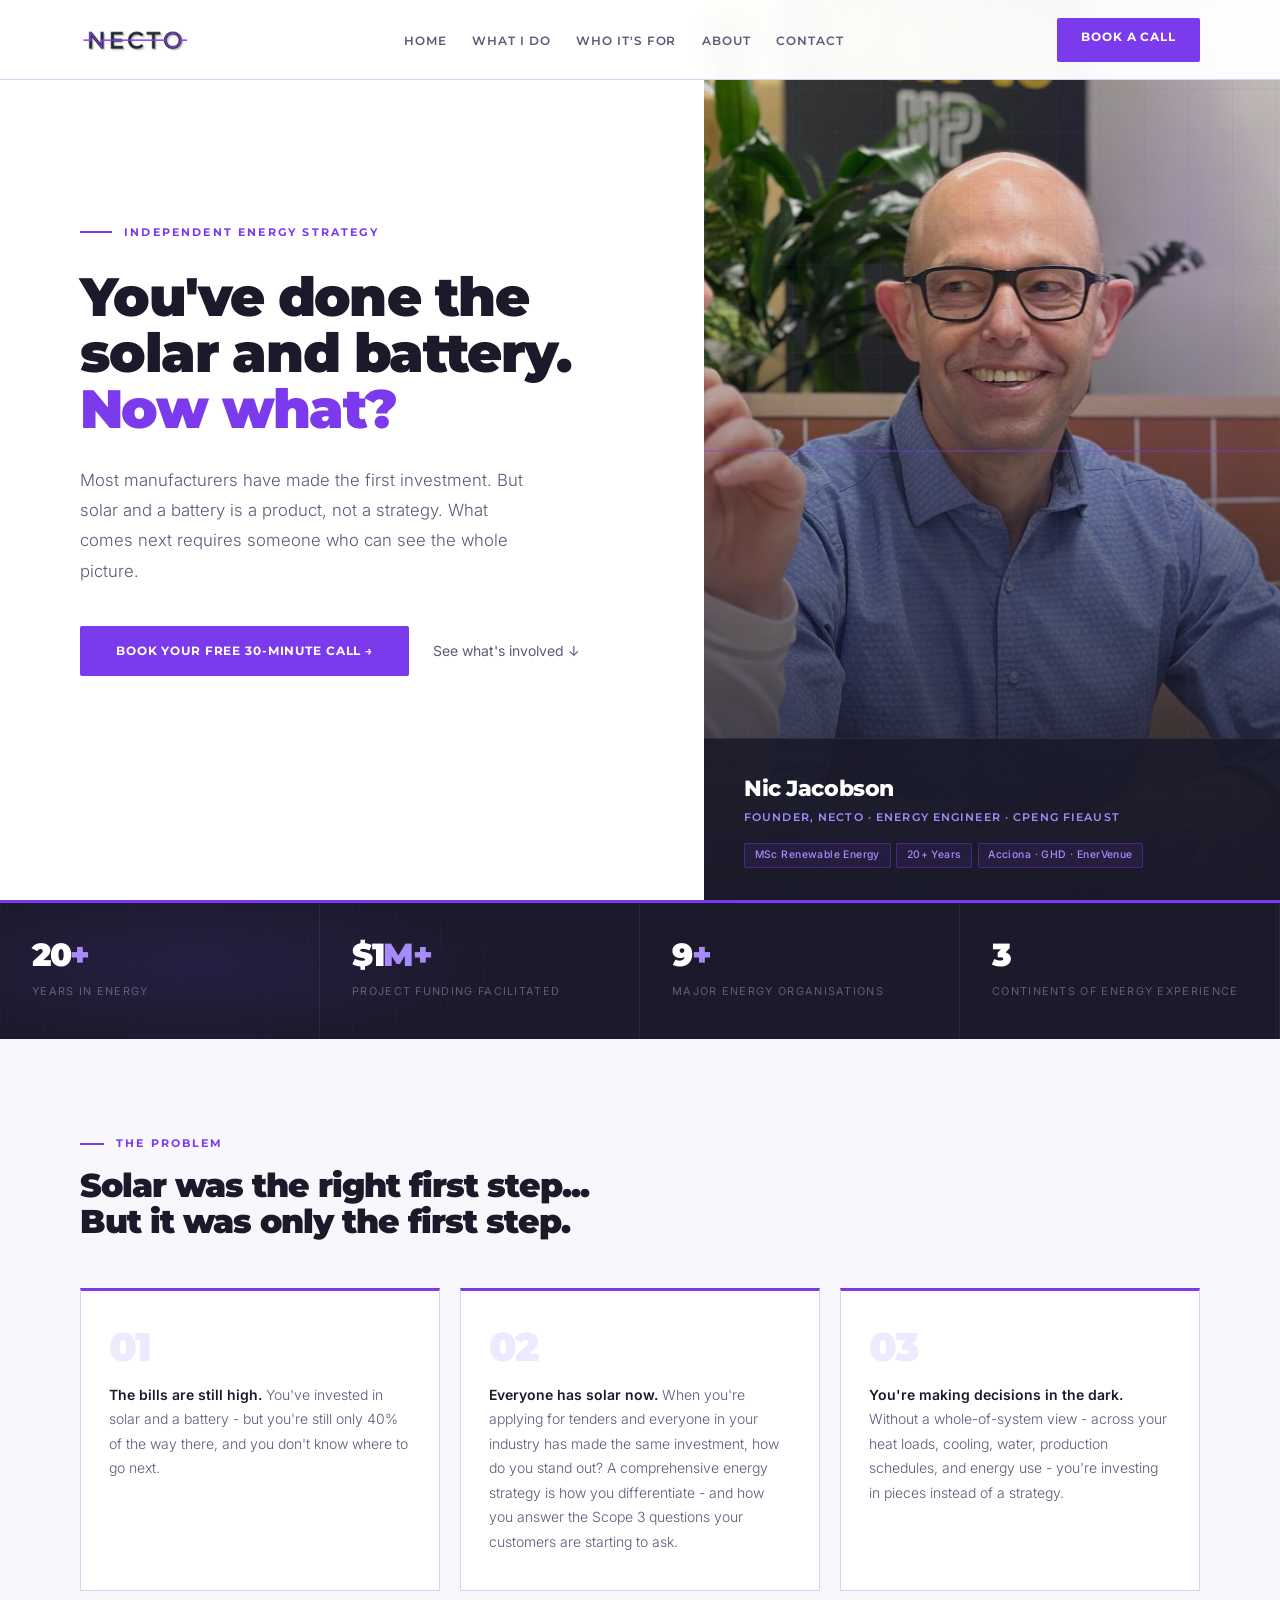
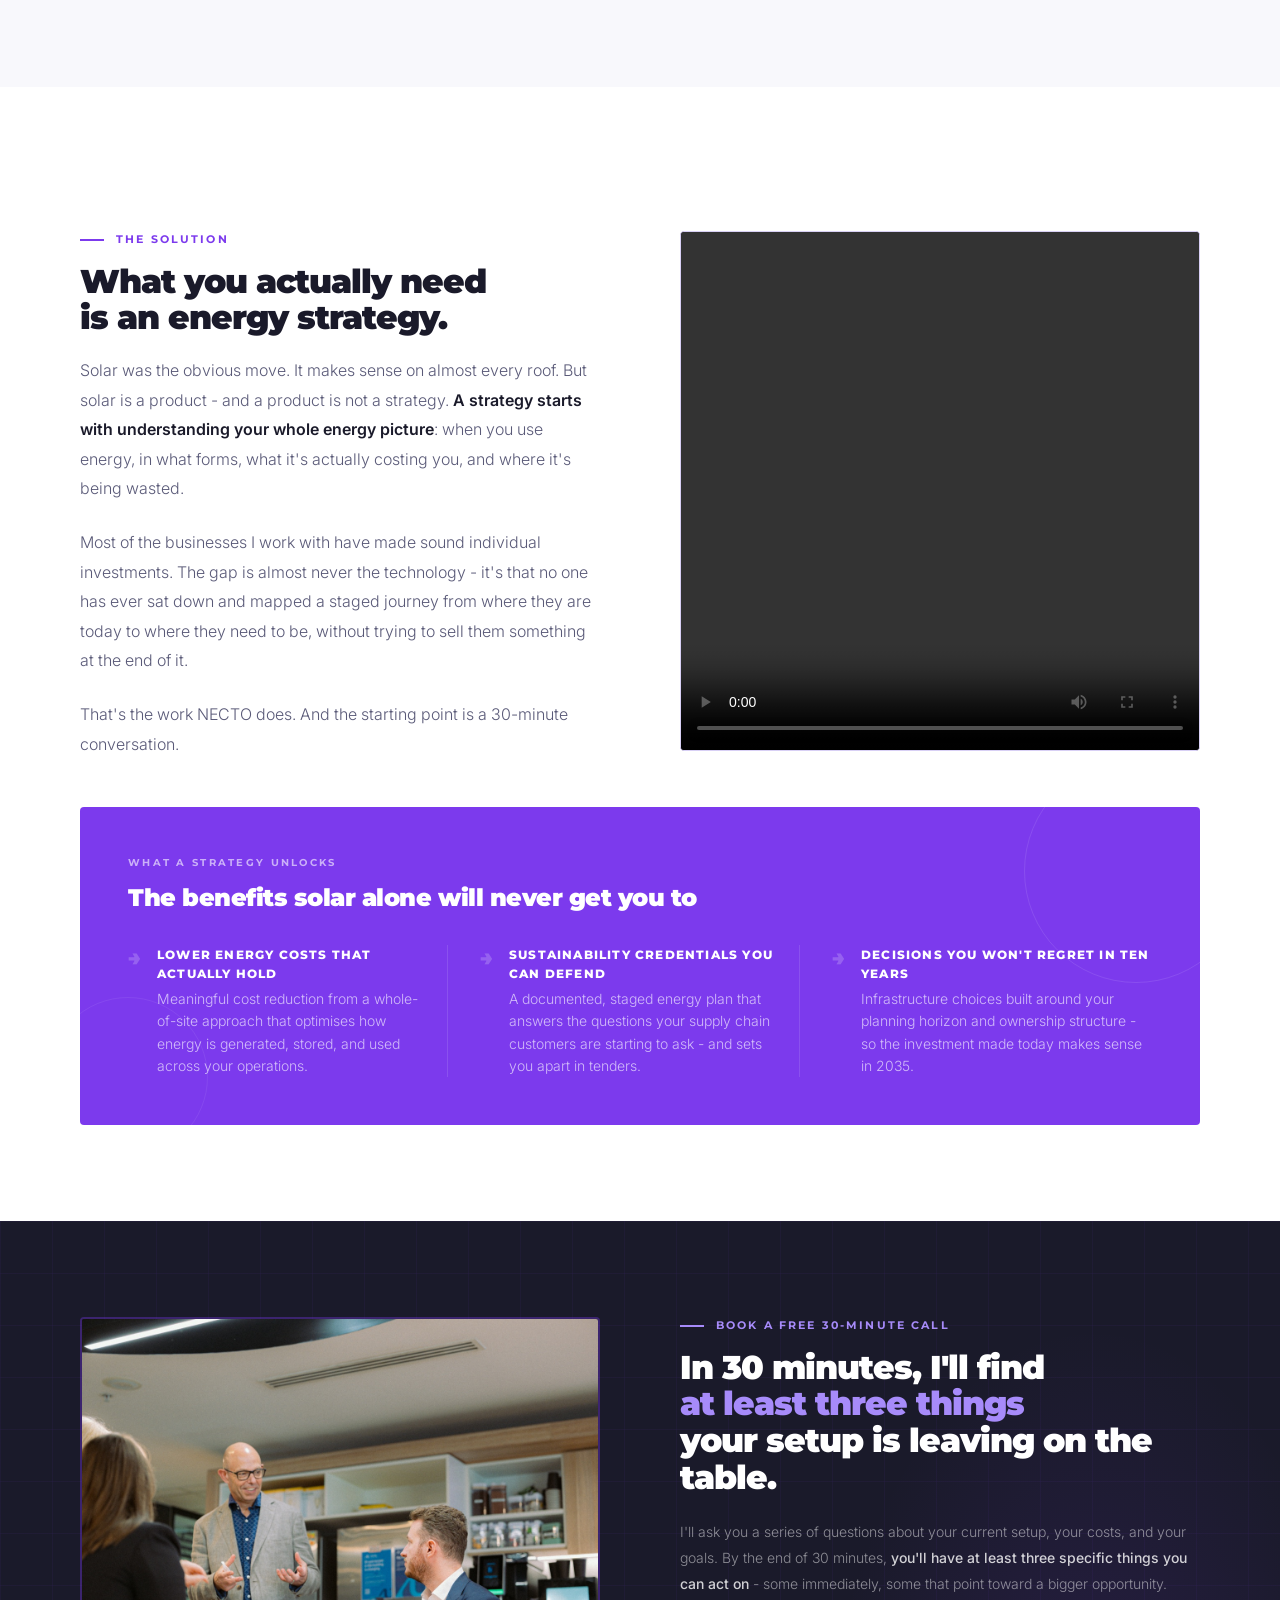
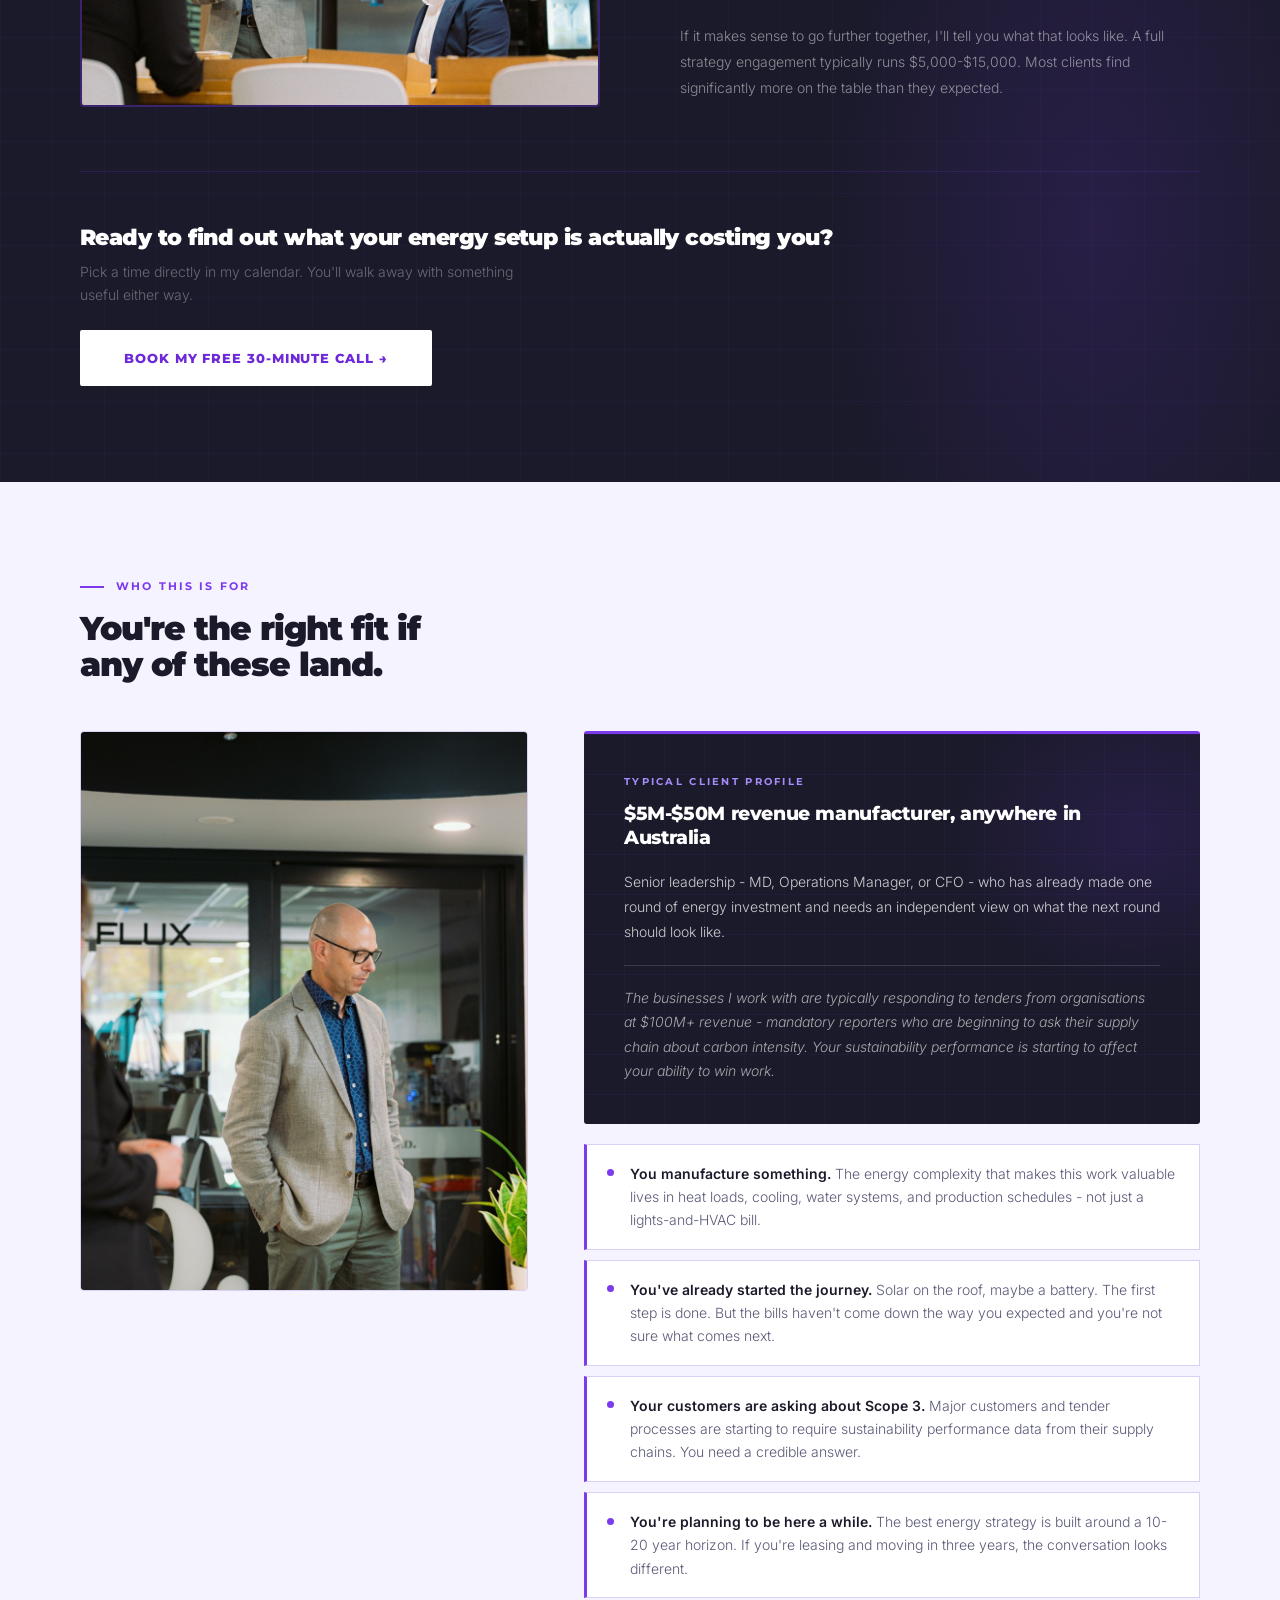
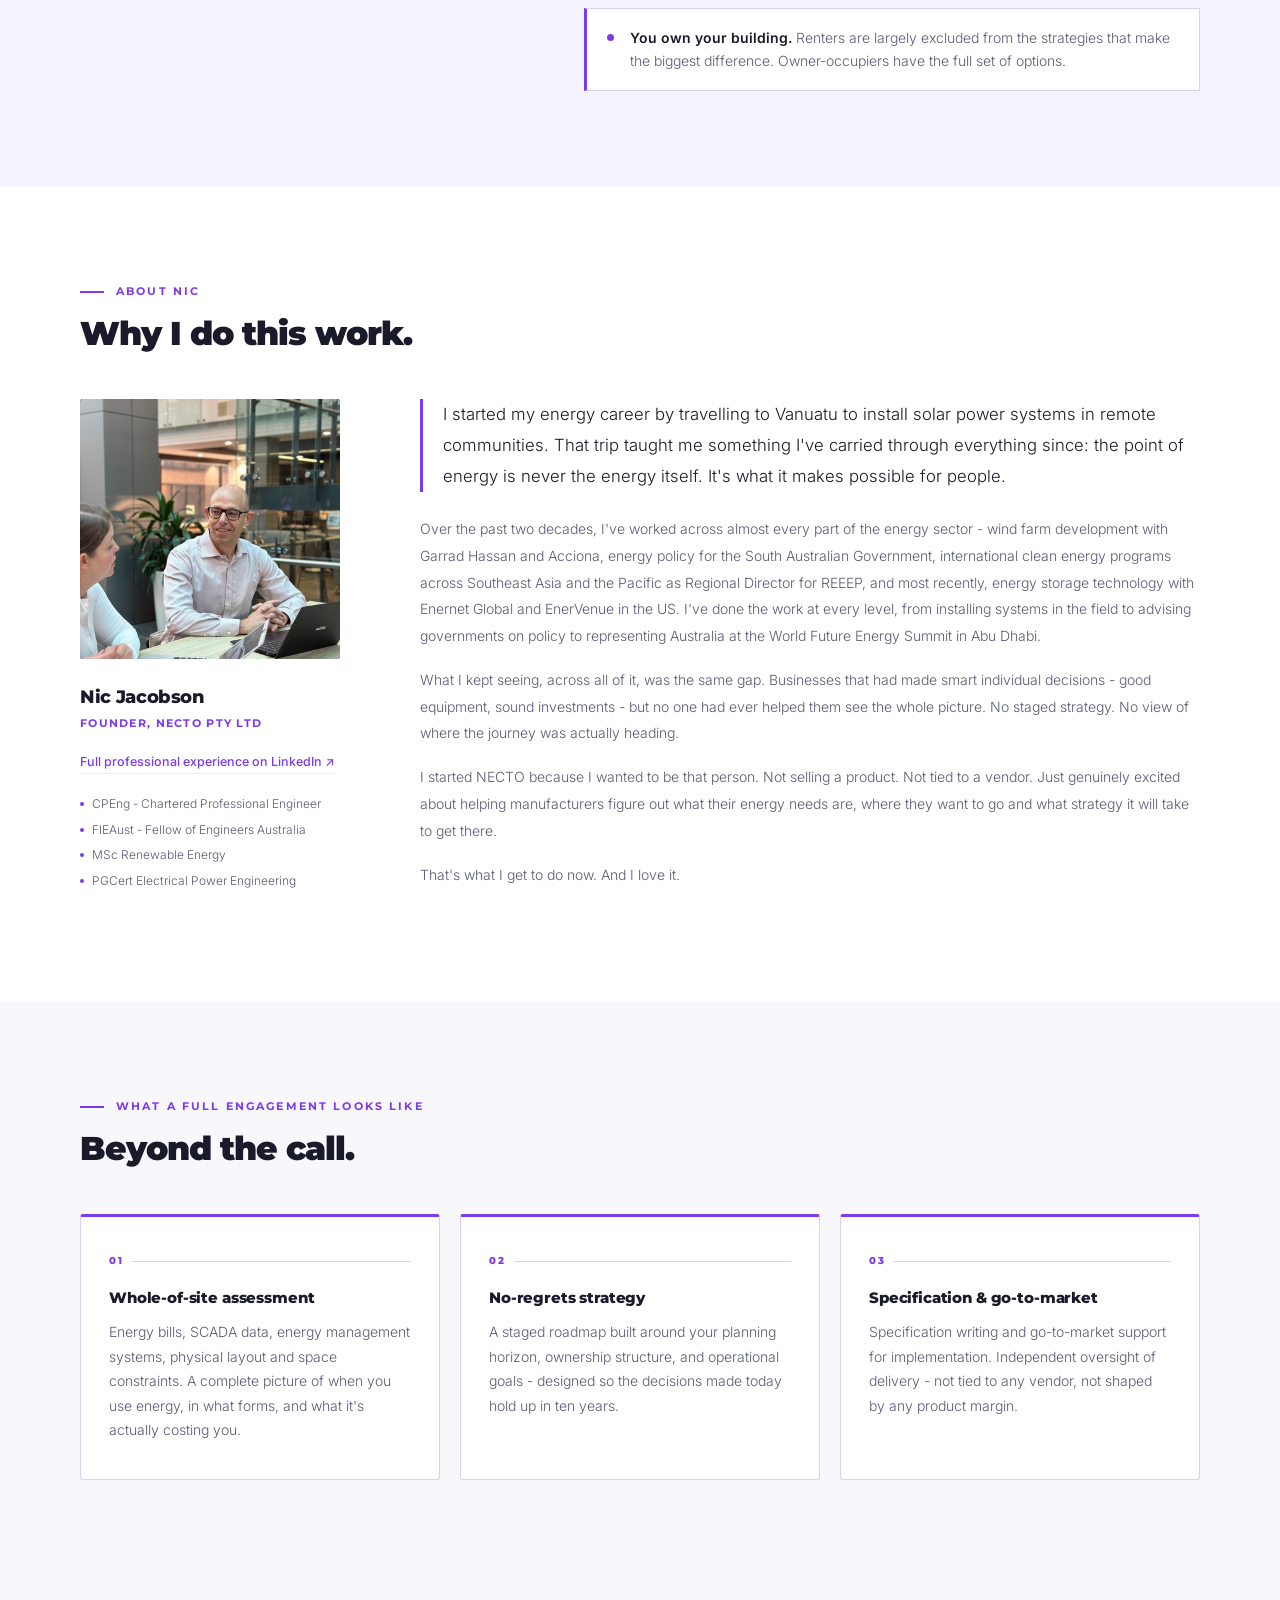
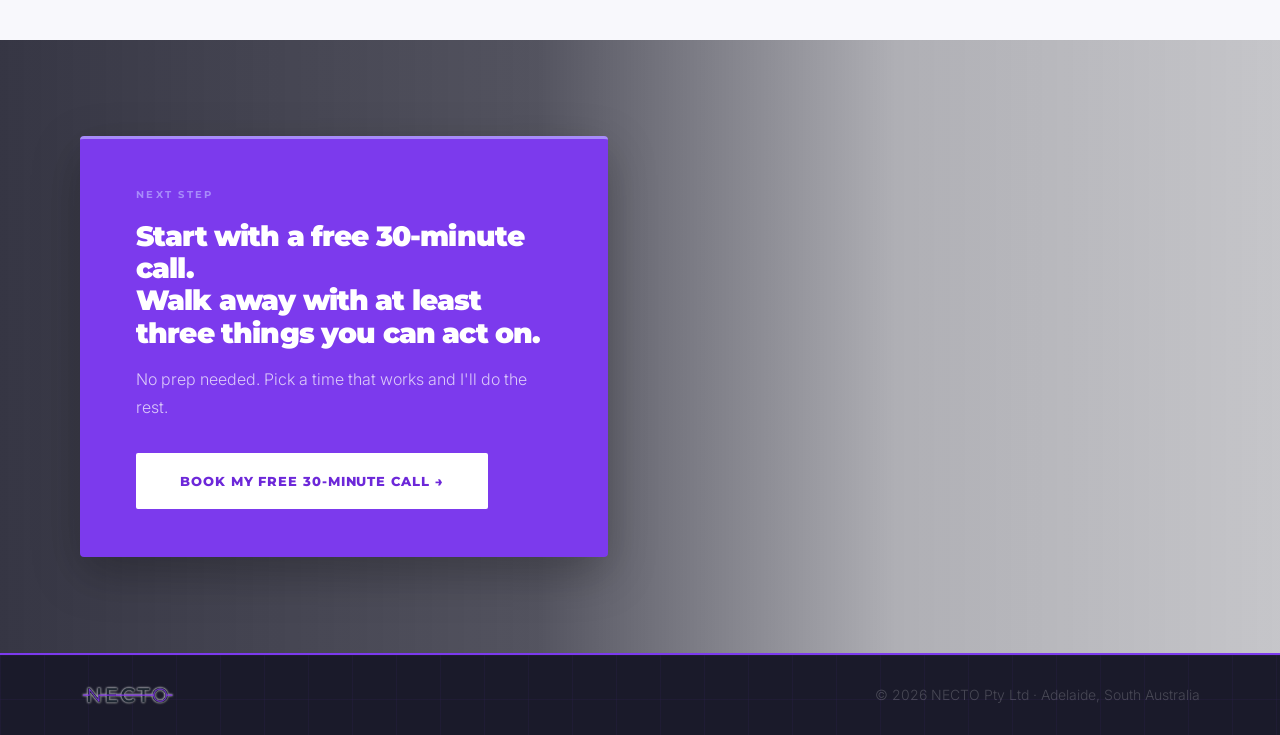
==== commit e9c89930: "removed contact section from index" ====
--- a/index.html
+++ b/index.html
@@ -316,133 +316,6 @@
   </div>
 </div>
 
-<section class="necto-contact" aria-labelledby="contact-heading">
-  <div class="necto-contact__intro">
-    <p class="necto-contact__eyebrow">Start a conversation</p>
-    <h2 id="contact-heading">Tell us what is happening at your site.</h2>
-    <p>
-      Share a little about your operation, current energy challenges and what
-      you want to achieve. NECTO will respond within two business days.
-    </p>
-  </div>
-
-  <form id="contact-form" class="contact-form" novalidate>
-    <div class="contact-form__grid">
-      <label>
-        <span>Name <b aria-hidden="true">*</b></span>
-        <input name="name" type="text" autocomplete="name" maxlength="120" required />
-      </label>
-
-      <label>
-        <span>Work email <b aria-hidden="true">*</b></span>
-        <input name="email" type="email" autocomplete="email" maxlength="254" required />
-      </label>
-
-      <label>
-        <span>Phone</span>
-        <input name="phone" type="tel" autocomplete="tel" maxlength="50" />
-      </label>
-
-      <label>
-        <span>Organisation</span>
-        <input name="organisation" type="text" autocomplete="organization" maxlength="200" />
-      </label>
-    </div>
-
-    <label>
-      <span>How can NECTO help? <b aria-hidden="true">*</b></span>
-      <textarea name="message" rows="7" maxlength="2000" required></textarea>
-    </label>
-
-    <!-- Hidden honeypot. Keep out of sight and out of the tab order. -->
-    <label class="contact-form__website" aria-hidden="true">
-      Website
-      <input name="website" type="text" tabindex="-1" autocomplete="off" />
-    </label>
-
-    <label class="contact-form__consent">
-      <input name="consent" type="checkbox" required />
-      <span>
-        I agree that NECTO may use these details to respond to my enquiry.
-        See the <a href="/privacy">privacy policy</a>.
-      </span>
-    </label>
-
-    <!-- Replace YOUR_TURNSTILE_SITE_KEY with the public site key. -->
-    <div class="cf-turnstile" data-sitekey="0x4AAAAAAFL4HIu9p98ZdCN9"></div>
-
-    <div class="contact-form__actions">
-      <button type="submit">Send enquiry</button>
-      <p id="contact-status" role="status" aria-live="polite"></p>
-    </div>
-  </form>
-</section>
-
-<script>
-  (() => {
-    const form = document.getElementById("contact-form");
-    const status = document.getElementById("contact-status");
-    const button = form.querySelector('button[type="submit"]');
-    let startedAt = Date.now();
-
-    form.addEventListener("submit", async (event) => {
-      event.preventDefault();
-      status.textContent = "";
-      status.removeAttribute("data-state");
-
-      if (!form.reportValidity()) return;
-
-      const data = new FormData(form);
-      const turnstileToken = data.get("cf-turnstile-response");
-      if (!turnstileToken) {
-        status.textContent = "Please complete the security check.";
-        status.dataset.state = "error";
-        return;
-      }
-
-      button.disabled = true;
-      button.textContent = "Sending…";
-
-      try {
-        const response = await fetch("/api/contact", {
-          method: "POST",
-          headers: { "content-type": "application/json" },
-          body: JSON.stringify({
-            name: data.get("name"),
-            email: data.get("email"),
-            phone: data.get("phone"),
-            organisation: data.get("organisation"),
-            message: data.get("message"),
-            website: data.get("website"),
-            consent: data.get("consent") === "on",
-            turnstileToken,
-            startedAt,
-            sourcePage: window.location.href,
-          }),
-        });
-
-        const result = await response.json();
-        if (!response.ok || !result.ok) {
-          throw new Error(result.error || "We could not send your message.");
-        }
-
-        form.reset();
-        if (window.turnstile) window.turnstile.reset();
-        startedAt = Date.now();
-        status.textContent = "Thanks. Your enquiry has been sent.";
-        status.dataset.state = "success";
-      } catch (error) {
-        status.textContent = error.message || "We could not send your message. Please try again.";
-        status.dataset.state = "error";
-        if (window.turnstile) window.turnstile.reset();
-      } finally {
-        button.disabled = false;
-        button.textContent = "Send enquiry";
-      }
-    });
-  })();
-</script>
-
 <footer>
   <img src="images/logo.png" alt="NECTO" class="site-logo" width="280" height="71">
   <div class="footer-copy">© 2026 NECTO Pty Ltd · Adelaide, South Australia</div>
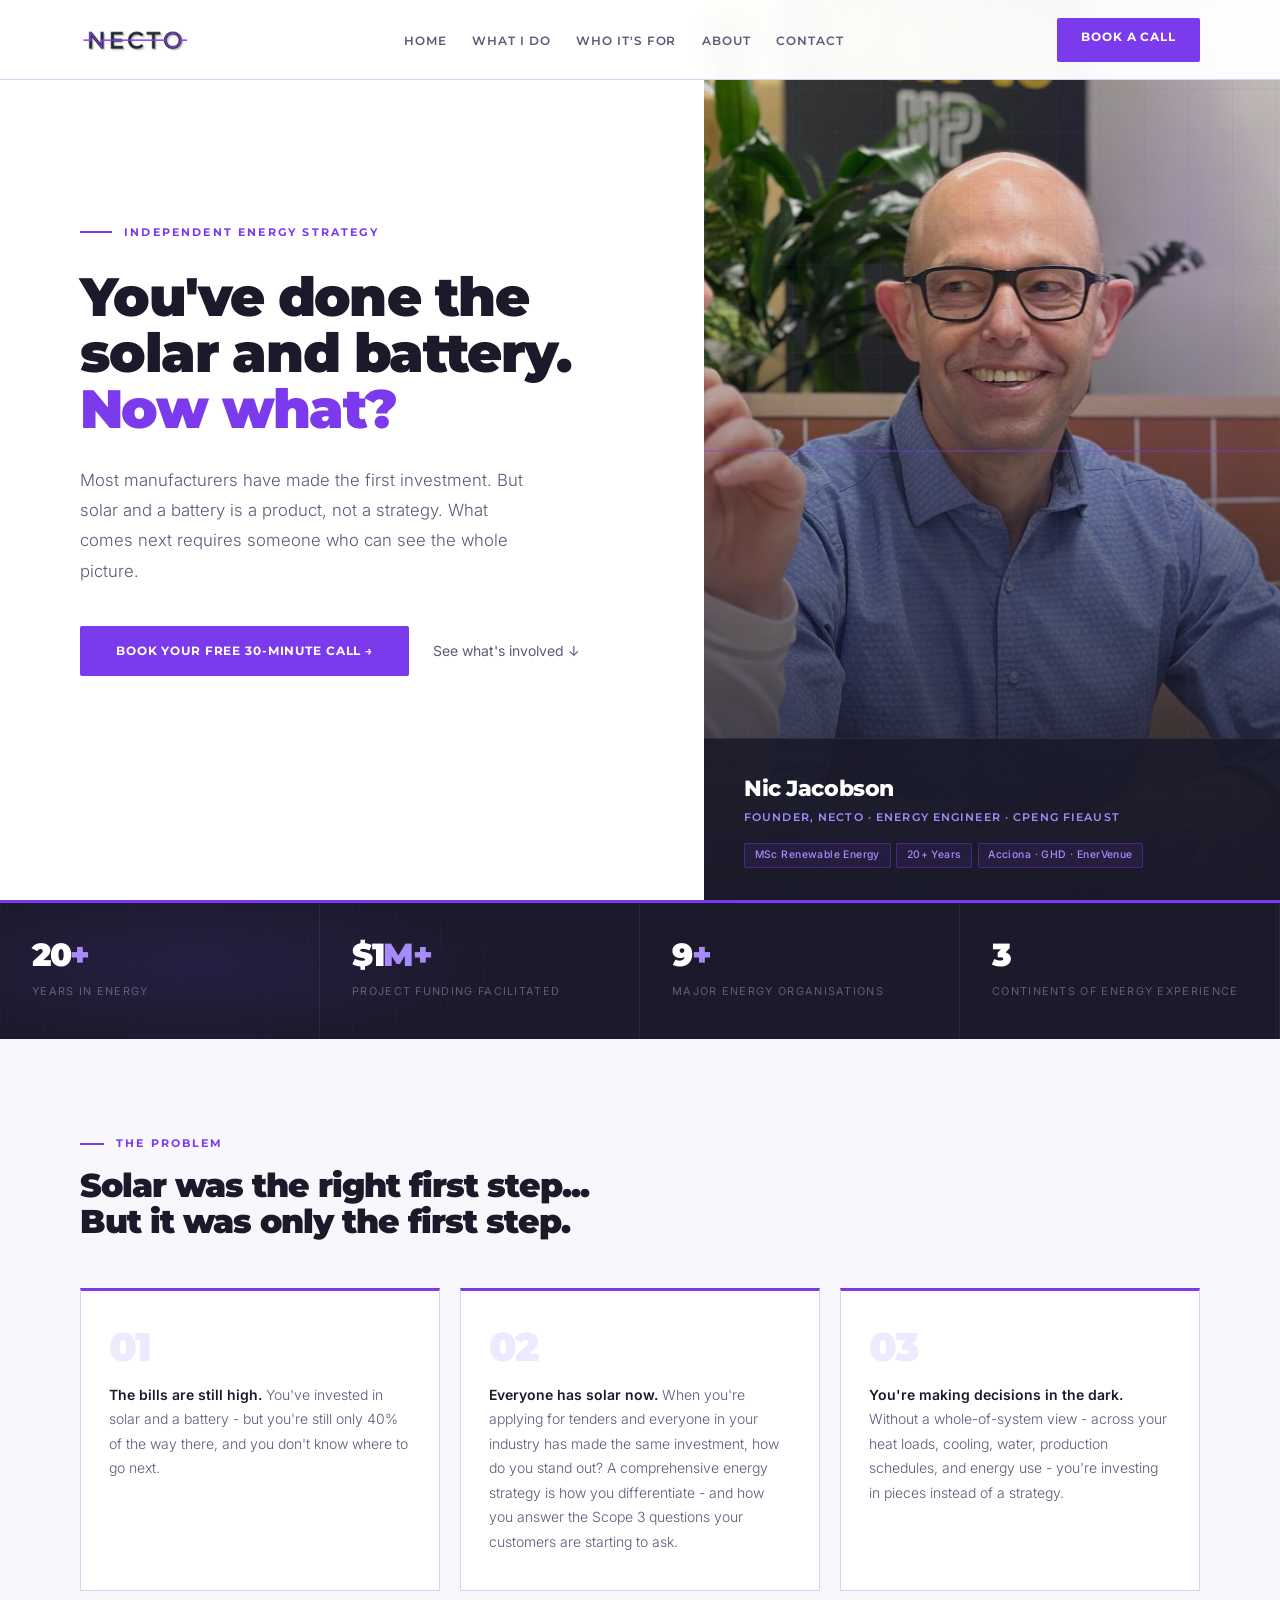
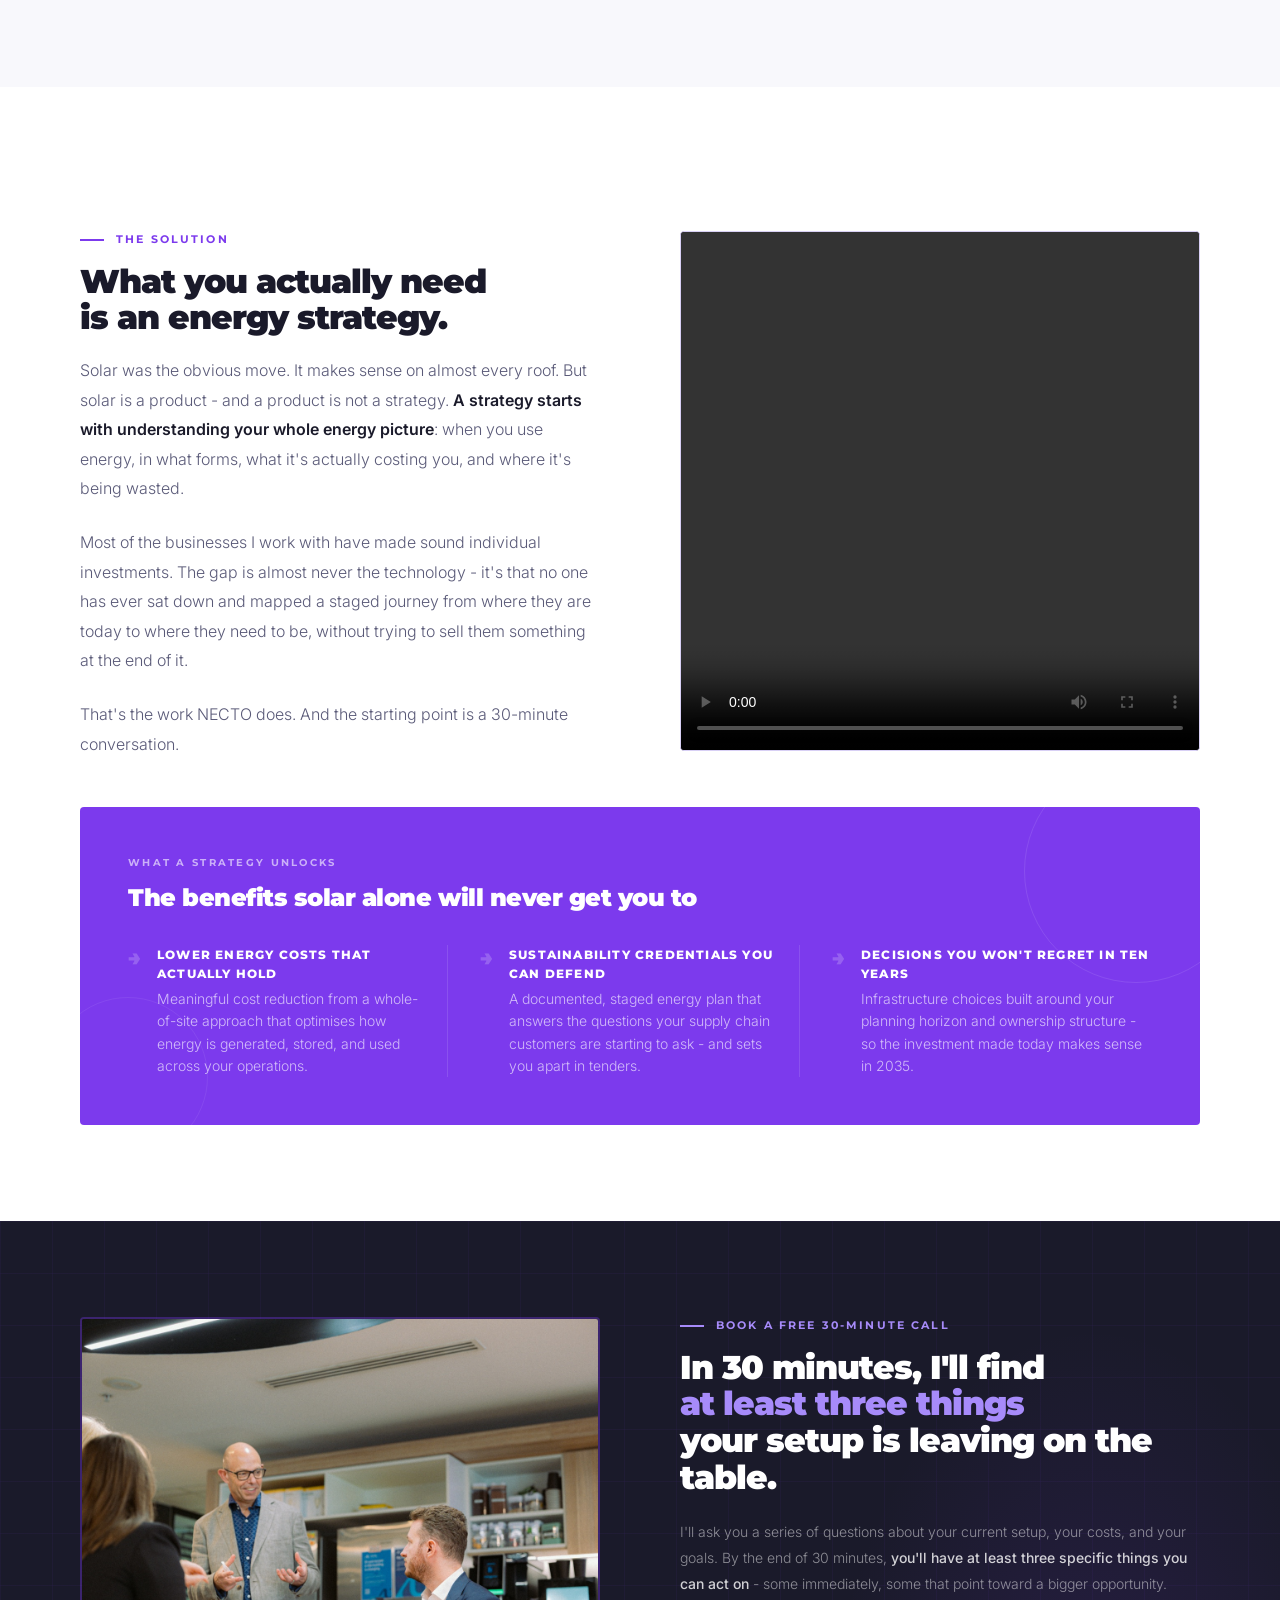
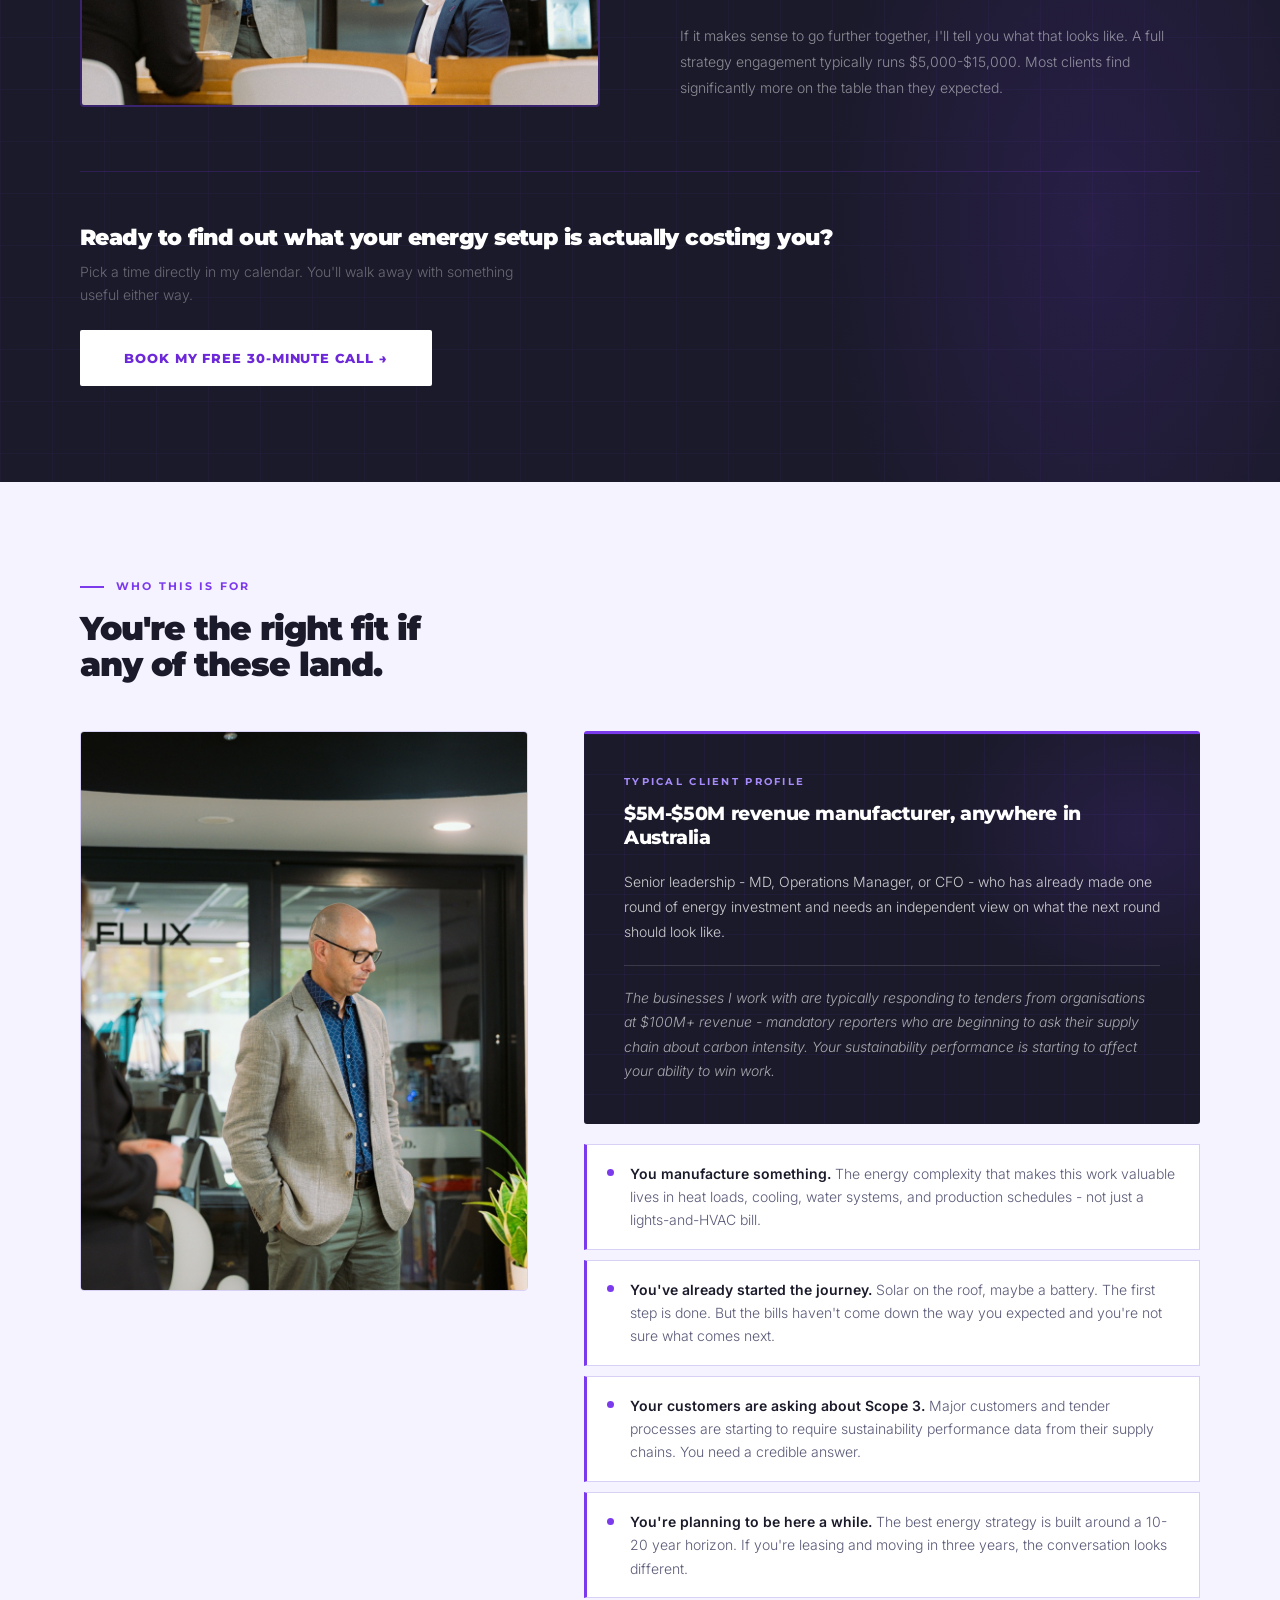
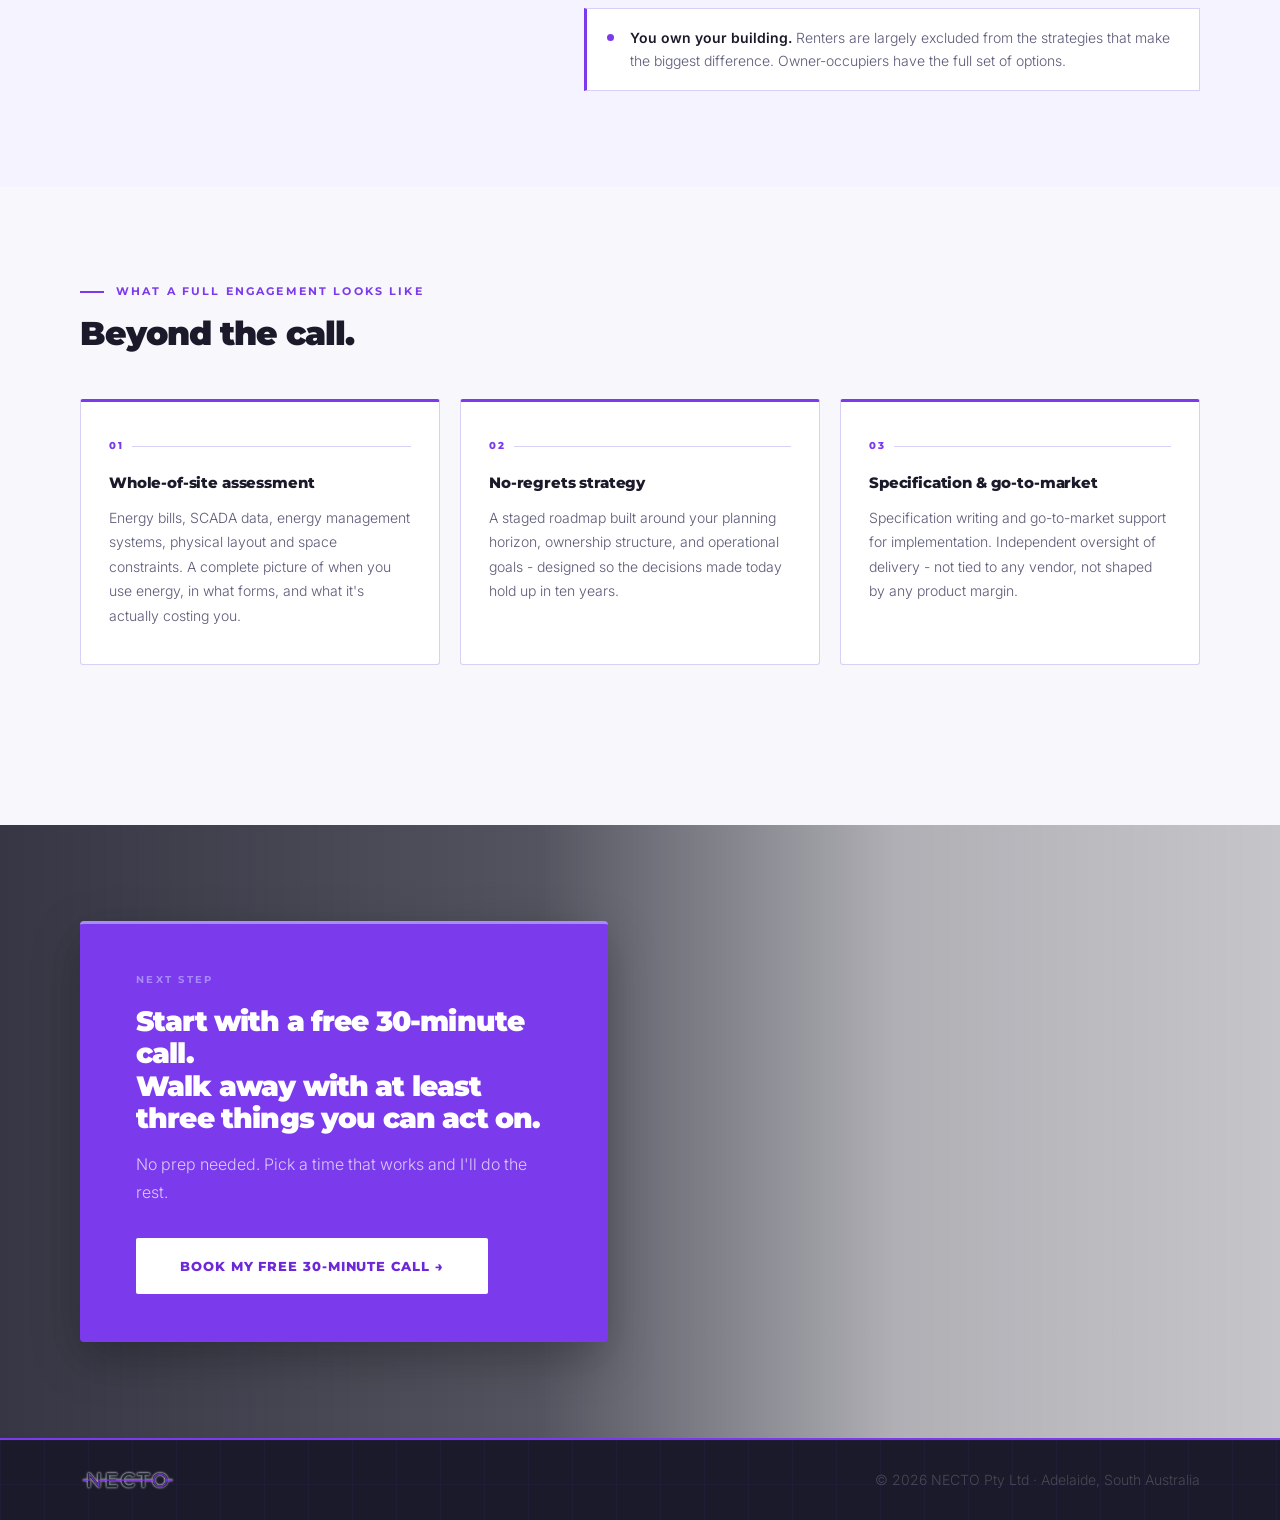
==== commit 694f2c0d: "moved bio to about, updated nav" ====
--- a/index.html
+++ b/index.html
@@ -44,8 +44,8 @@
     <li><a href="#top">Home</a></li>
     <li><a href="#solution">What I do</a></li>
     <li><a href="#who">Who it's for</a></li>
-    <li><a href="#bio">About</a></li>
-    <li><a href="#contact">Contact</a></li>
+    <li><a href="about.html">About</a></li>
+    <li><a href="contact.html">Contact</a></li>
   </ul>
   <a href="https://calendar.notion.so/meet/nic-necto/meet-with-nic" class="nav-cta">Book a Call</a>
 </nav>
@@ -249,37 +249,6 @@
   </div>
 </section>
 
-<!-- BIO -->
-<section class="bio" id="bio">
-  <div class="sec-eyebrow"><span>About Nic</span></div>
-  <h2 class="sec-title">Why I do this work.</h2>
-  <div class="bio-layout">
-    <div class="bio-sticky">
-      <div class="bio-photo">
-        <img src="images/IMG_2074.jpg" alt="Nic Jacobson in a strategy conversation with a client" width="420" height="560" loading="lazy">
-      </div>
-      <div class="bio-name">Nic Jacobson</div>
-      <div class="bio-role">Founder, NECTO Pty Ltd</div>
-      <a href="https://www.linkedin.com/in/nicjacobson/?skipRedirect=true" class="bio-linkedin" target="_blank">
-        Full professional experience on LinkedIn ↗
-      </a>
-      <div class="bio-creds">
-        <span class="bio-cred">CPEng - Chartered Professional Engineer</span>
-        <span class="bio-cred">FIEAust - Fellow of Engineers Australia</span>
-        <span class="bio-cred">MSc Renewable Energy</span>
-        <span class="bio-cred">PGCert Electrical Power Engineering</span>
-      </div>
-    </div>
-    <div>
-      <p class="bio-lede">I started my energy career by travelling to Vanuatu to install solar power systems in remote communities. That trip taught me something I've carried through everything since: the point of energy is never the energy itself. It's what it makes possible for people.</p>
-      <p class="bio-body">Over the past two decades, I've worked across almost every part of the energy sector - wind farm development with Garrad Hassan and Acciona, energy policy for the South Australian Government, international clean energy programs across Southeast Asia and the Pacific as Regional Director for REEEP, and most recently, energy storage technology with Enernet Global and EnerVenue in the US. I've done the work at every level, from installing systems in the field to advising governments on policy to representing Australia at the World Future Energy Summit in Abu Dhabi.</p>
-      <p class="bio-body">What I kept seeing, across all of it, was the same gap. Businesses that had made smart individual decisions - good equipment, sound investments - but no one had ever helped them see the whole picture. No staged strategy. No view of where the journey was actually heading.</p>
-      <p class="bio-body">I started NECTO because I wanted to be that person. Not selling a product. Not tied to a vendor. Just genuinely excited about helping manufacturers figure out what their energy needs are, where they want to go and what strategy it will take to get there.</p>
-      <p class="bio-body">That's what I get to do now. And I love it.</p>
-    </div>
-  </div>
-</section>
-
 <!-- WHAT HAPPENS -->
 <section class="what" id="what">
   <div class="sec-eyebrow"><span>What a full engagement looks like</span></div>
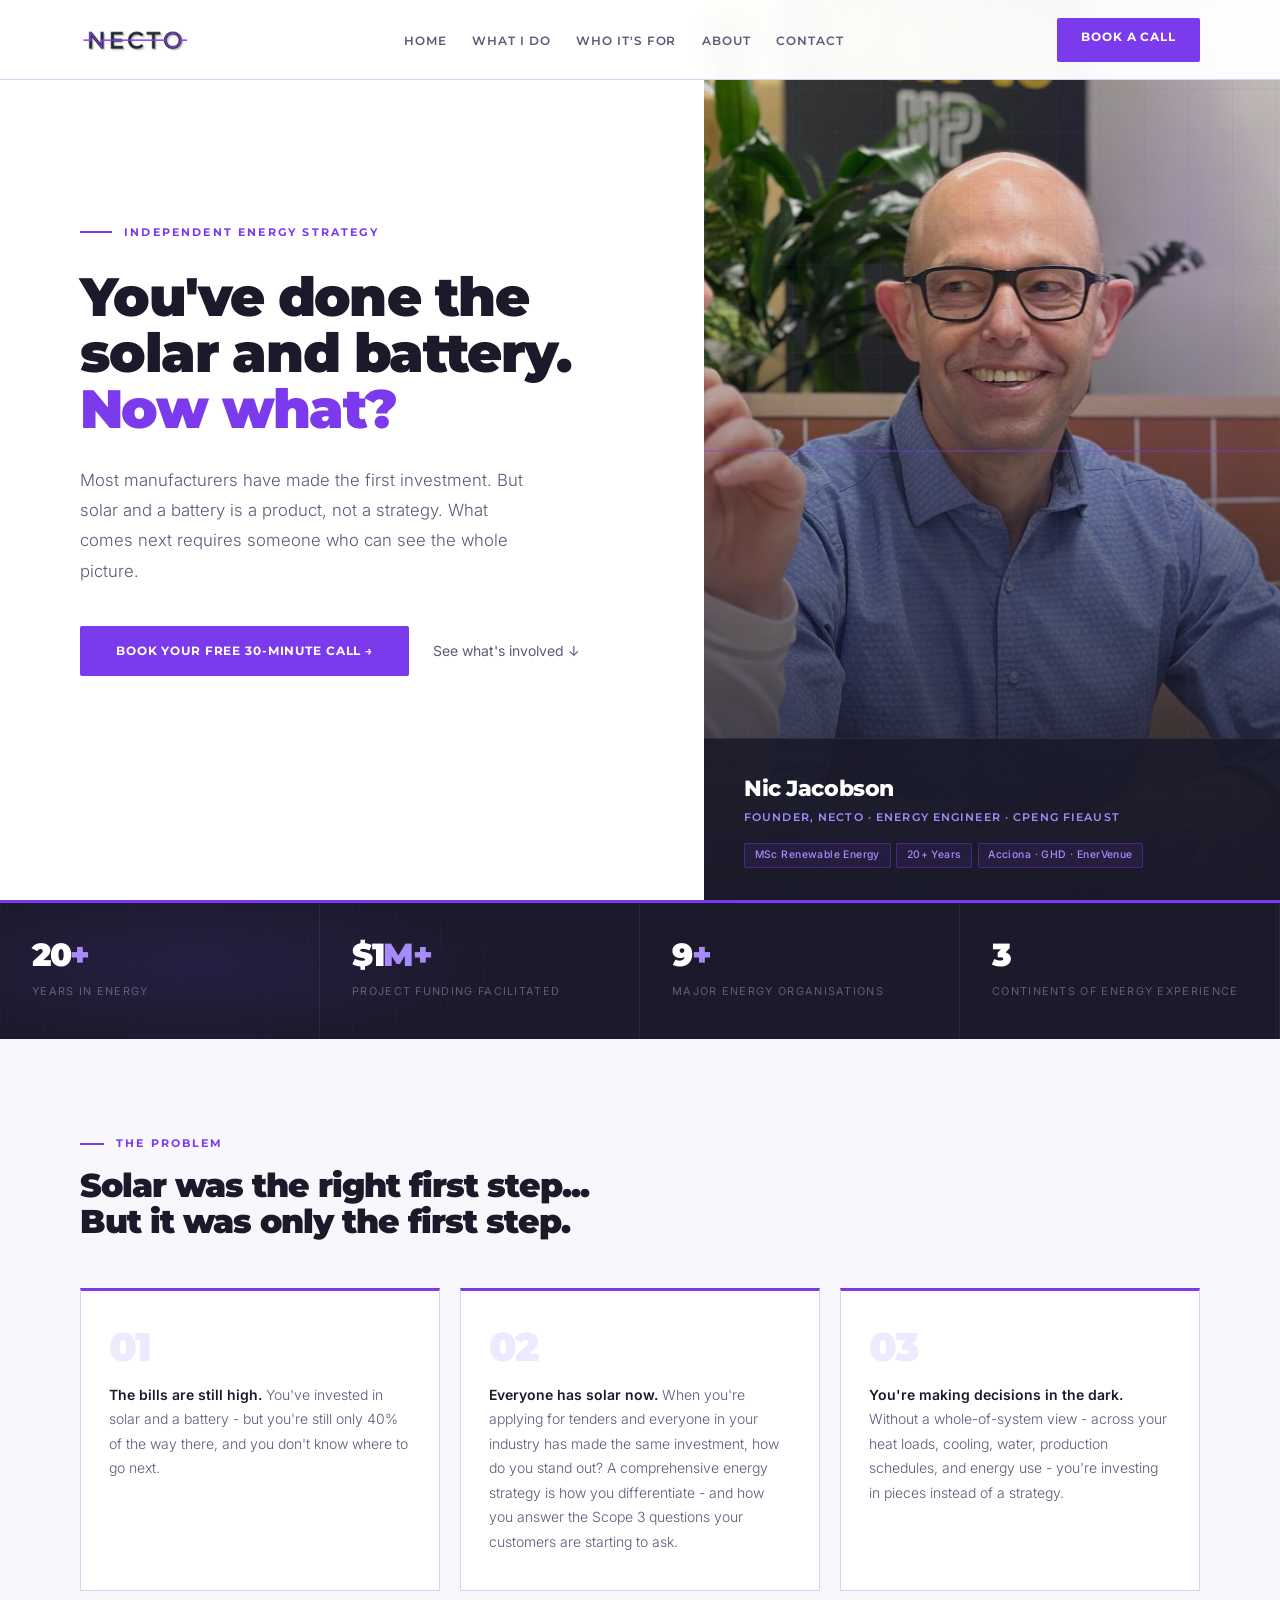
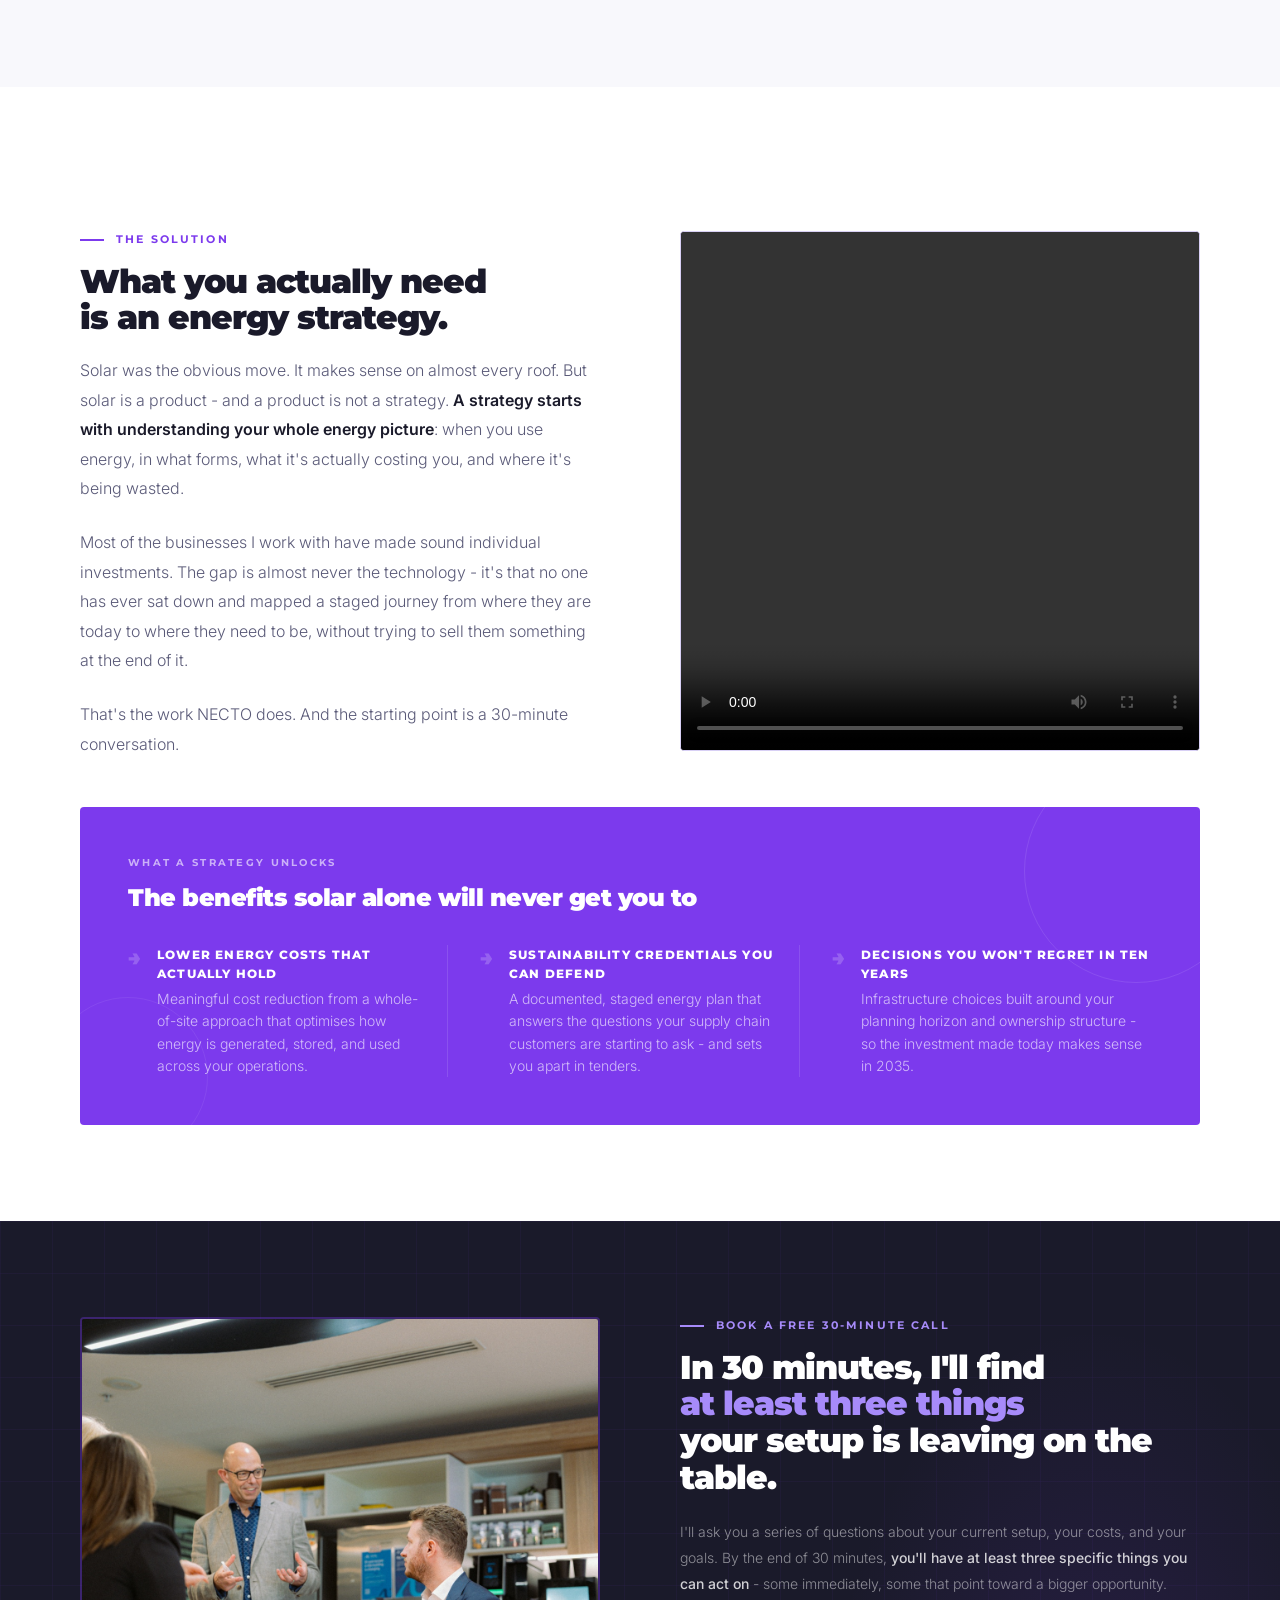
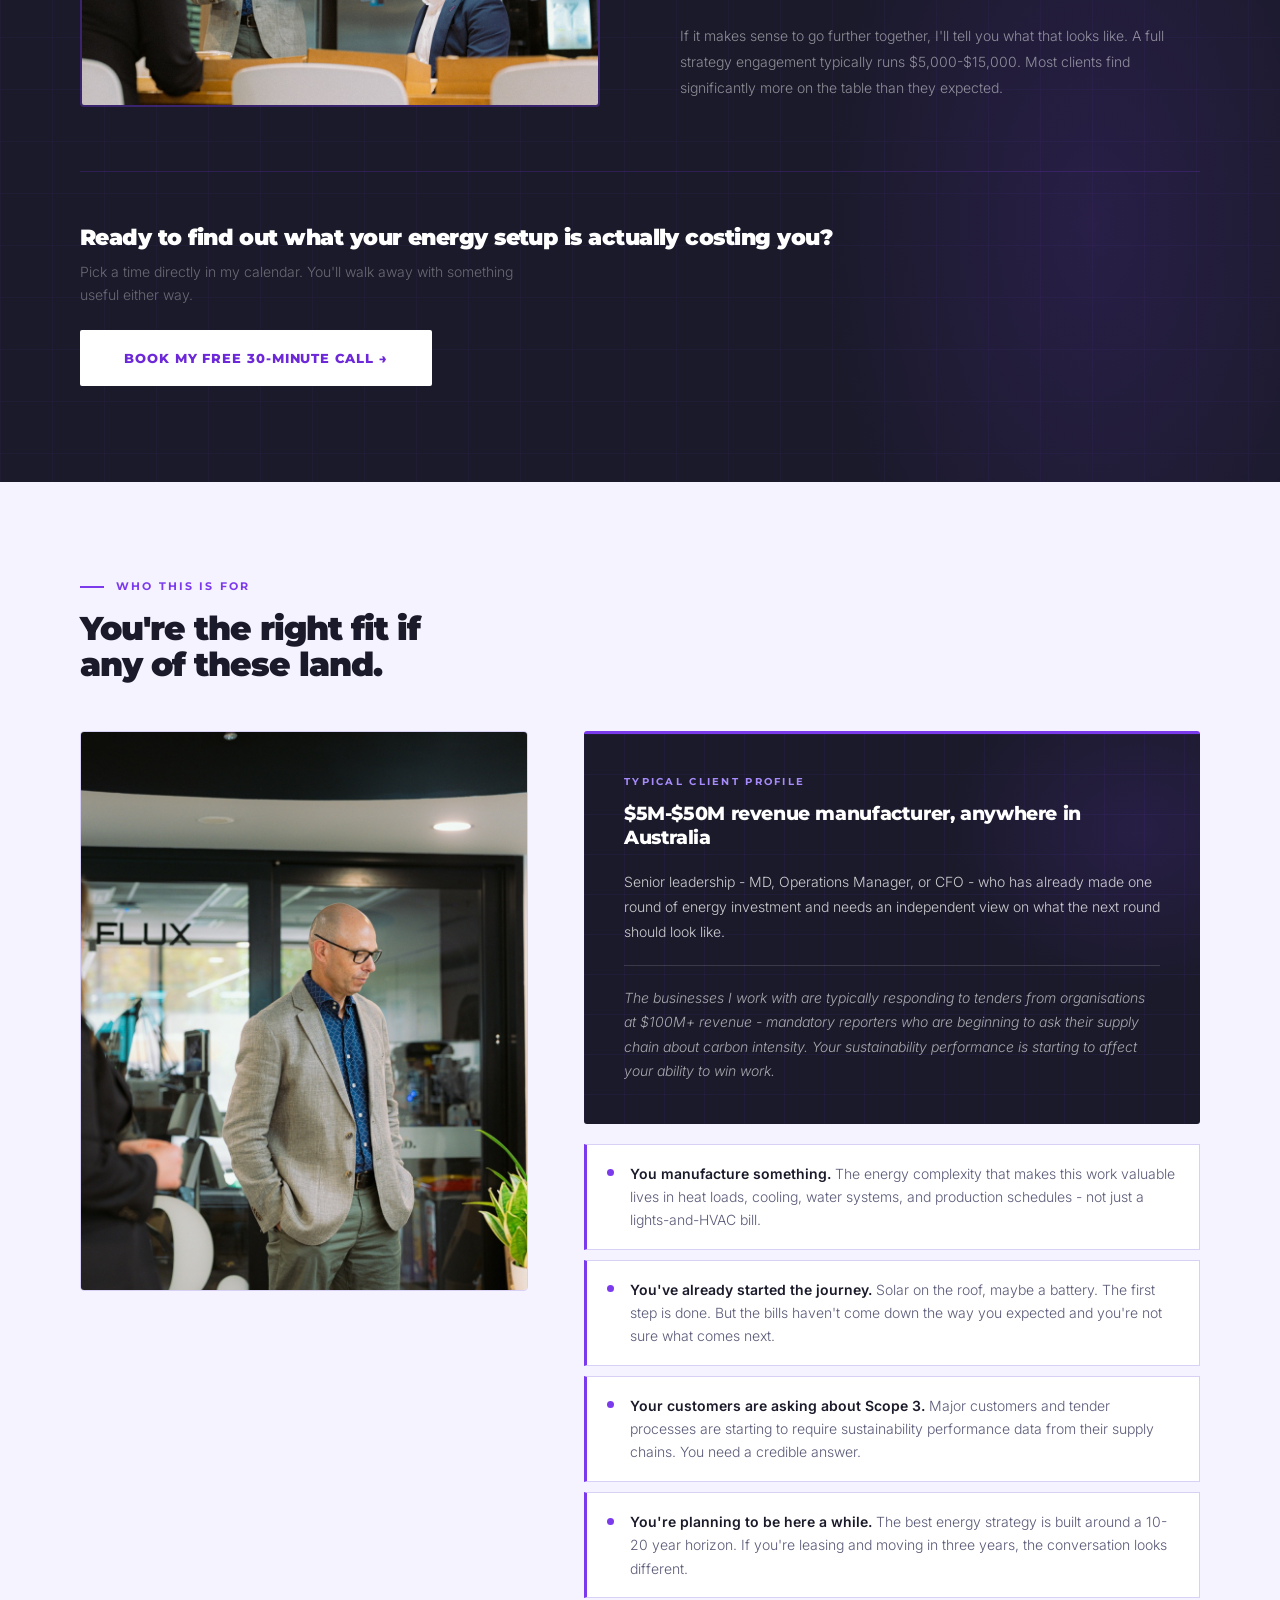
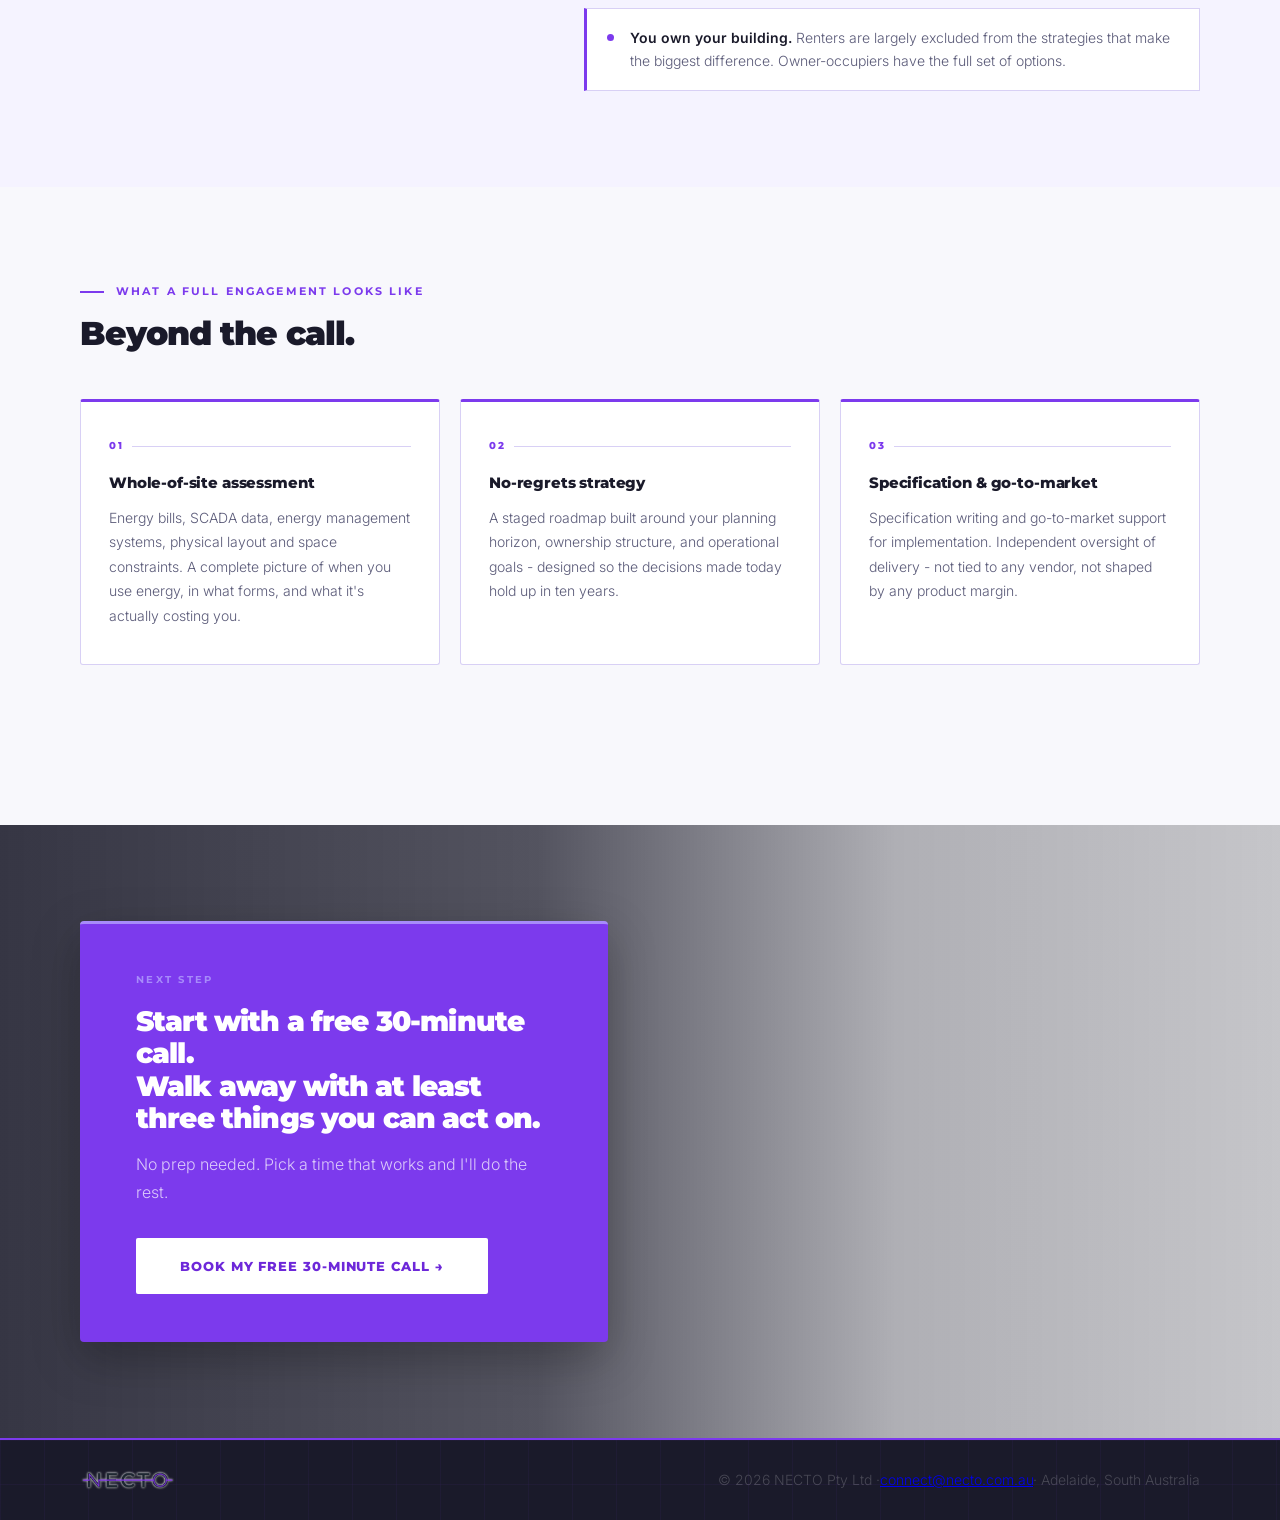
==== commit 1c9390de: "Added associate section to about, added email to footer" ====
--- a/index.html
+++ b/index.html
@@ -287,7 +287,7 @@
 
 <footer>
   <img src="images/logo.png" alt="NECTO" class="site-logo" width="280" height="71">
-  <div class="footer-copy">© 2026 NECTO Pty Ltd · Adelaide, South Australia</div>
+  <div class="footer-copy">© 2026 NECTO Pty Ltd ·<a href="mailto:connect@necto.com.au">connect@necto.com.au</a>·  Adelaide, South Australia</div>
 </footer>
 
 </body>
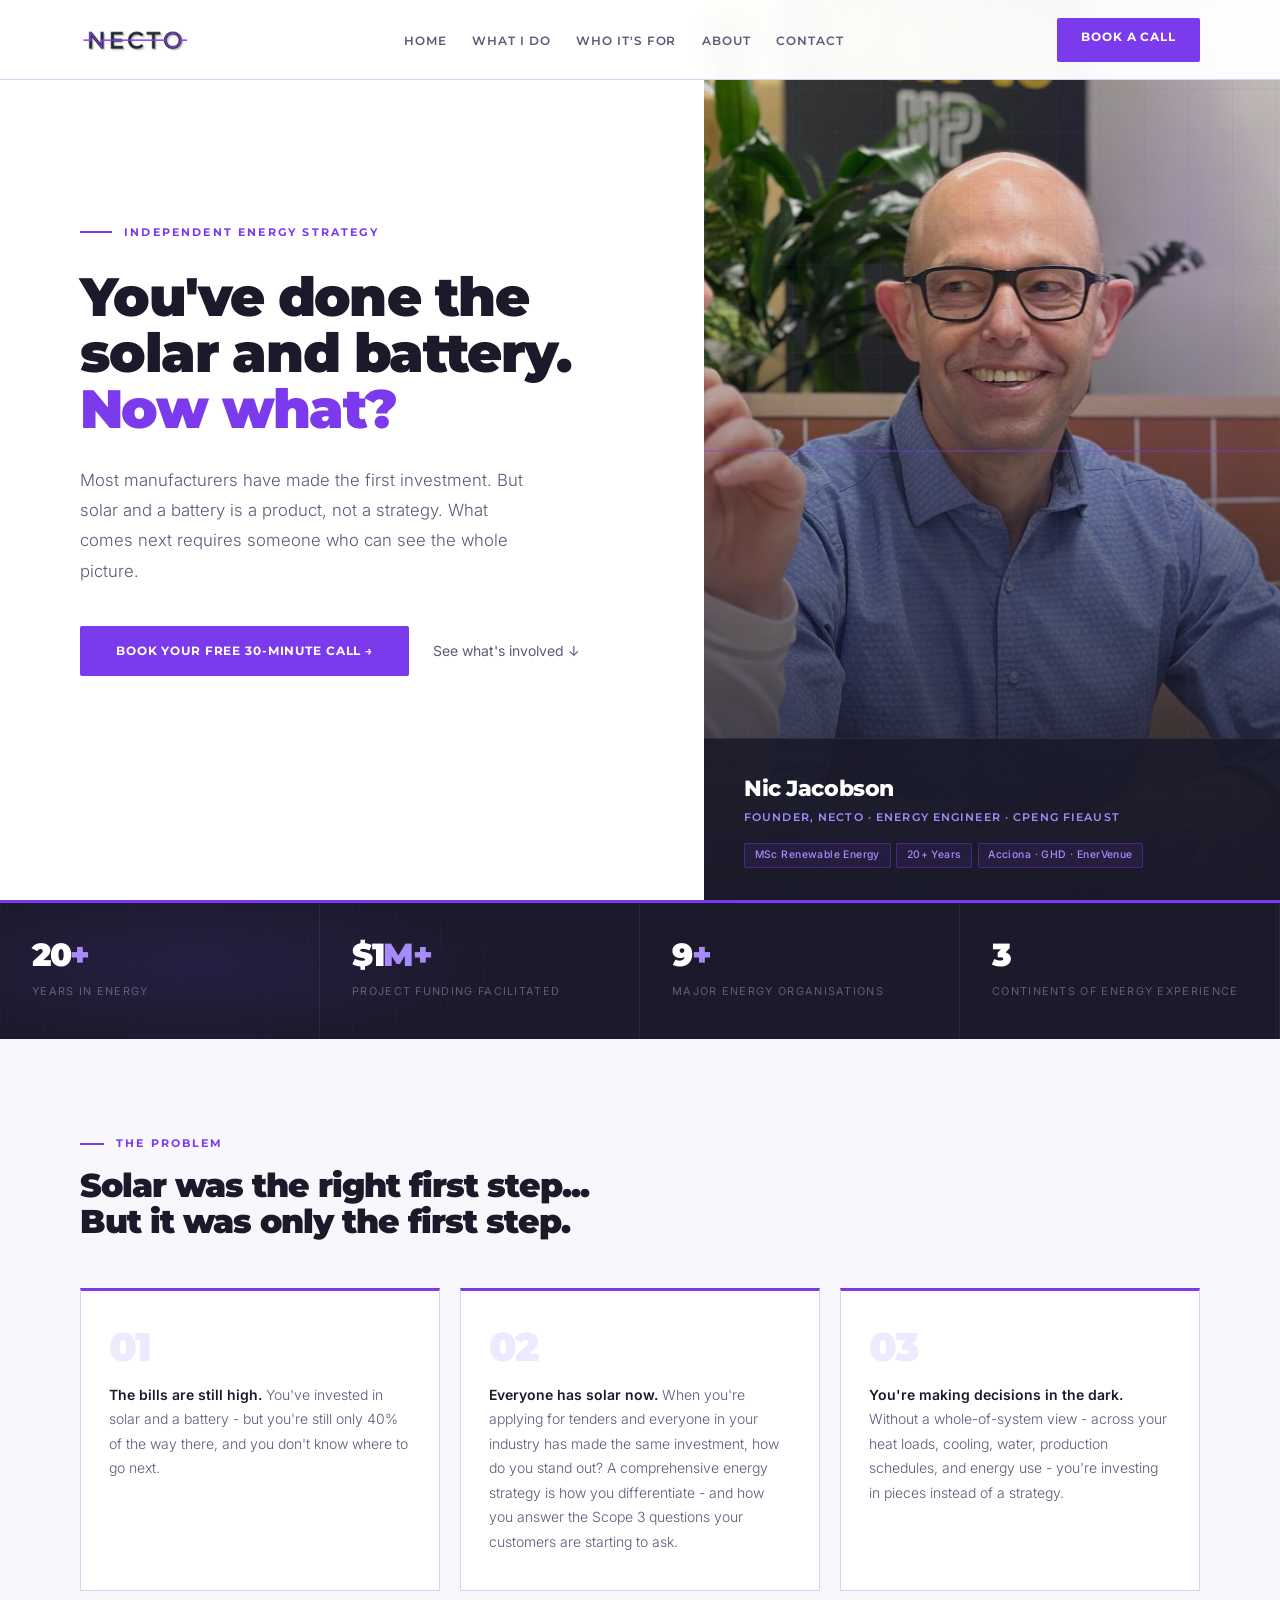
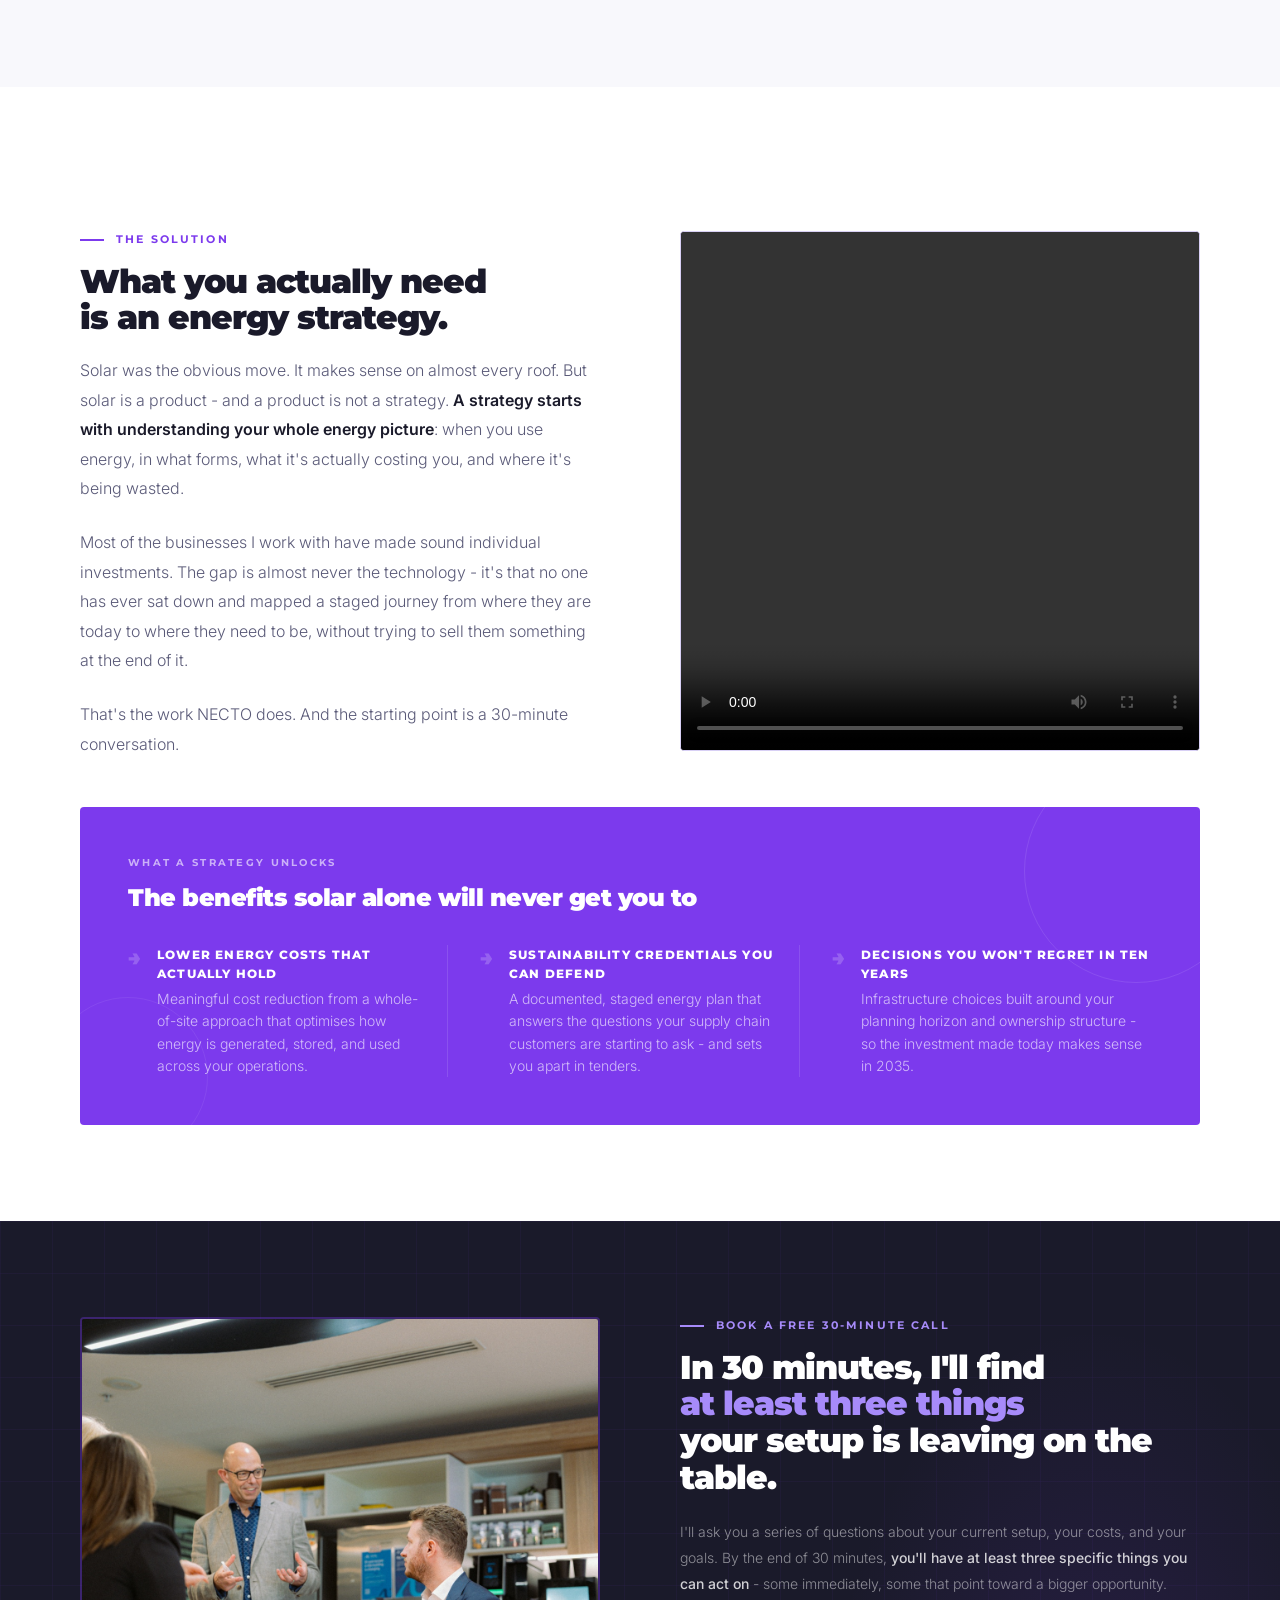
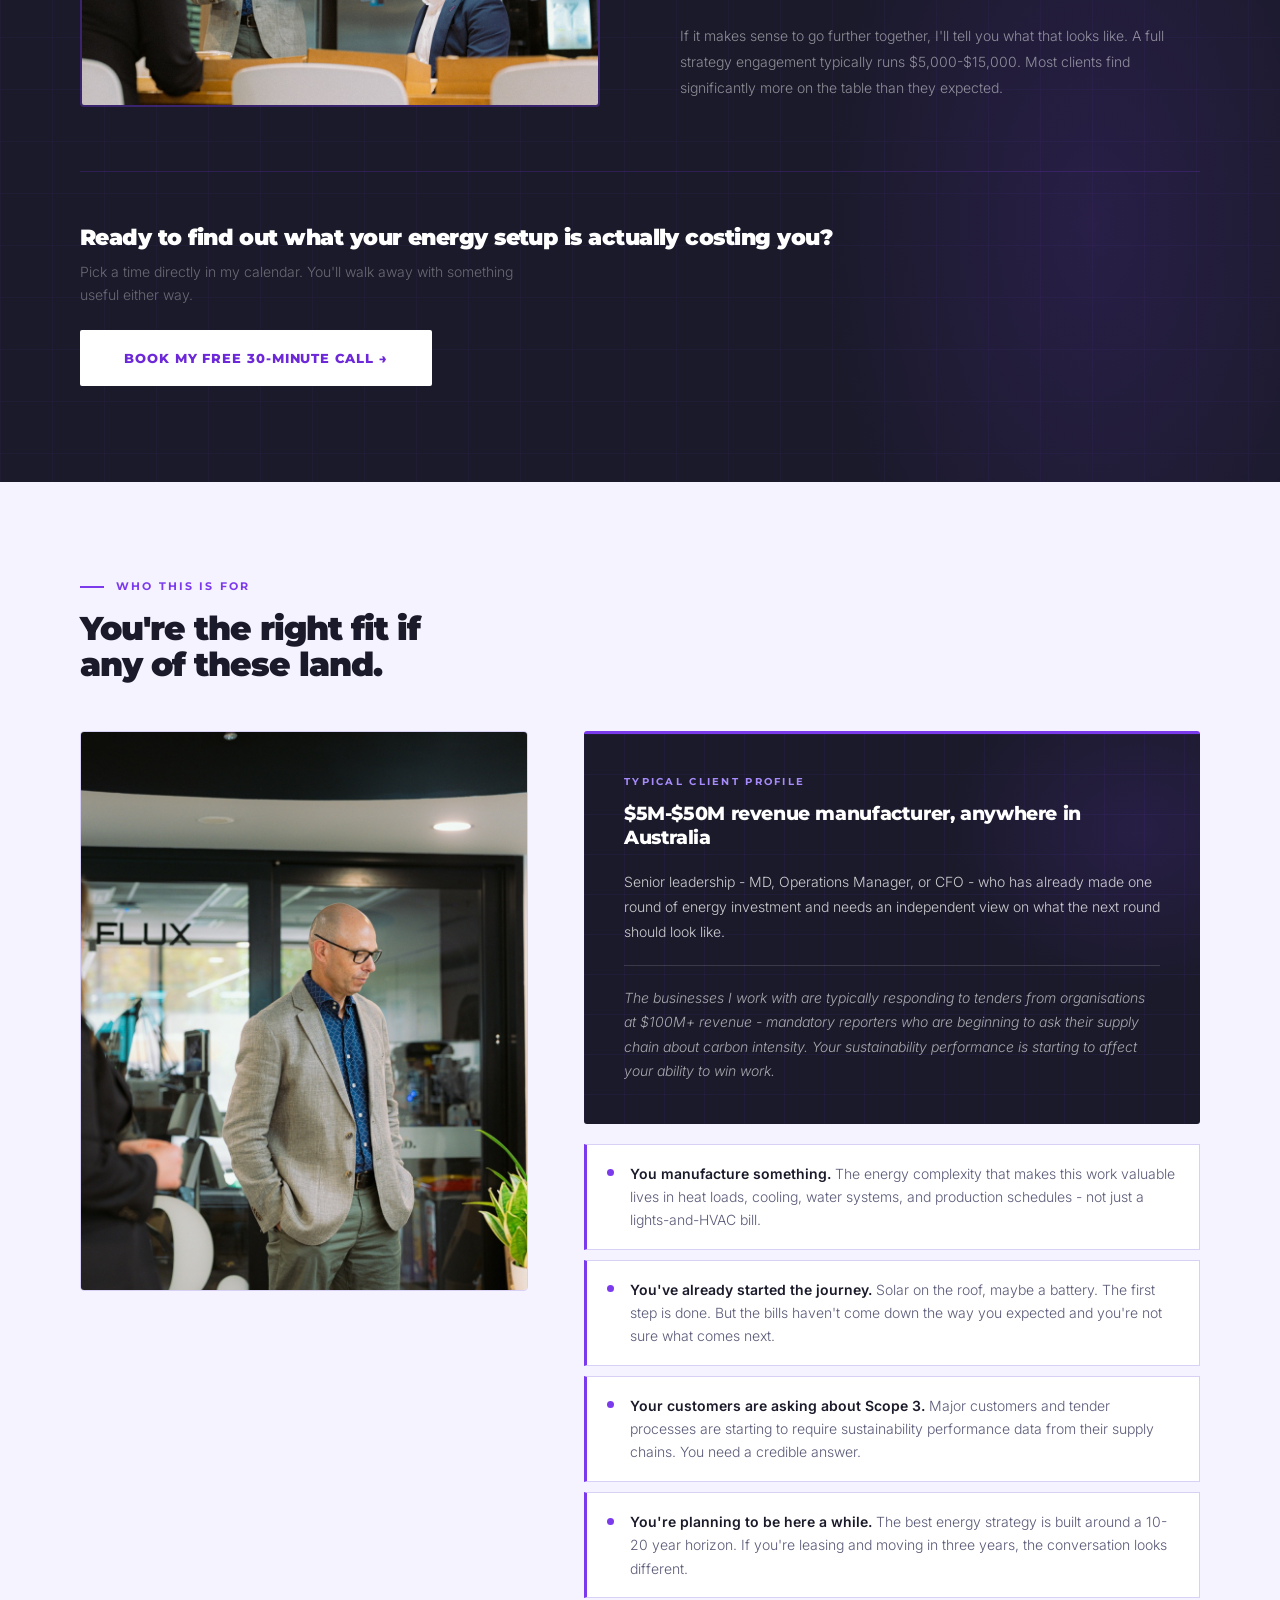
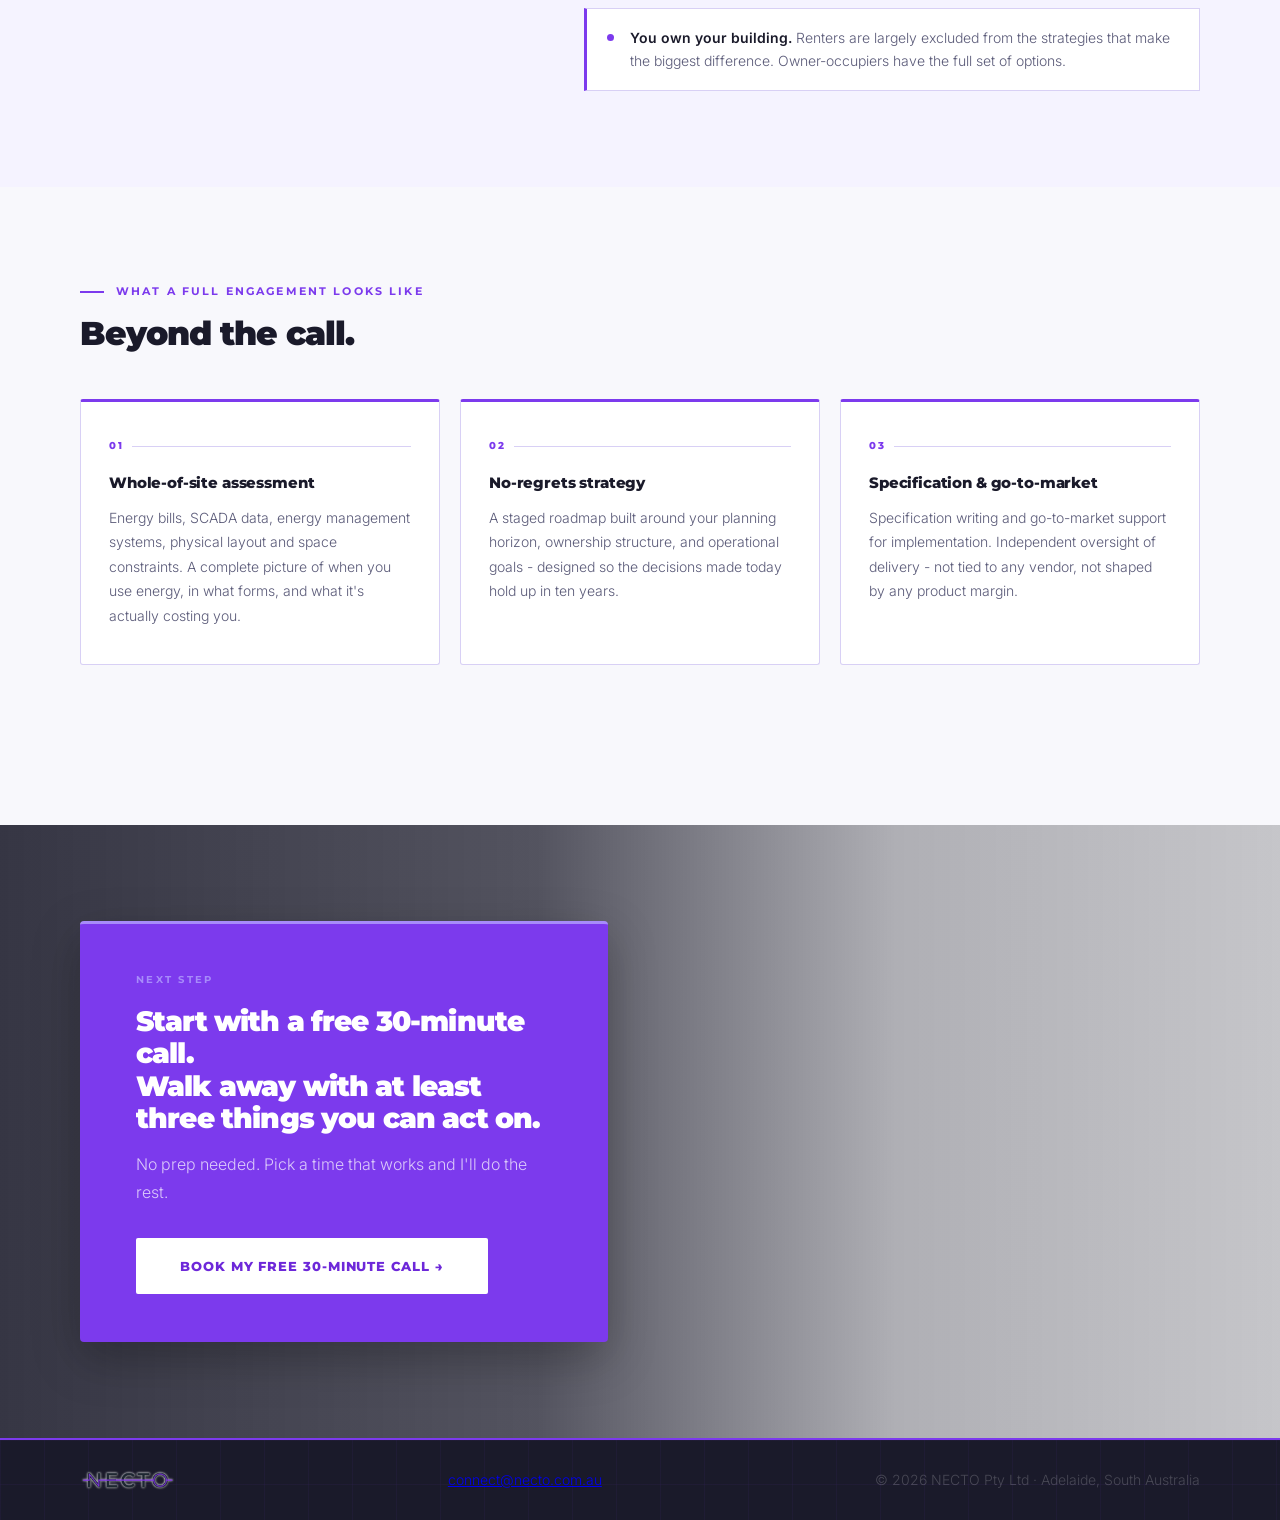
==== commit 402b7ee6: "moved email in footer" ====
--- a/index.html
+++ b/index.html
@@ -287,7 +287,8 @@
 
 <footer>
   <img src="images/logo.png" alt="NECTO" class="site-logo" width="280" height="71">
-  <div class="footer-copy">© 2026 NECTO Pty Ltd ·<a href="mailto:connect@necto.com.au">connect@necto.com.au</a>·  Adelaide, South Australia</div>
+  <div class="footer-copy"><a href="mailto:connect@necto.com.au">connect@necto.com.au</a></div>
+  <div class="footer-copy">© 2026 NECTO Pty Ltd · Adelaide, South Australia</div>
 </footer>
 
 </body>
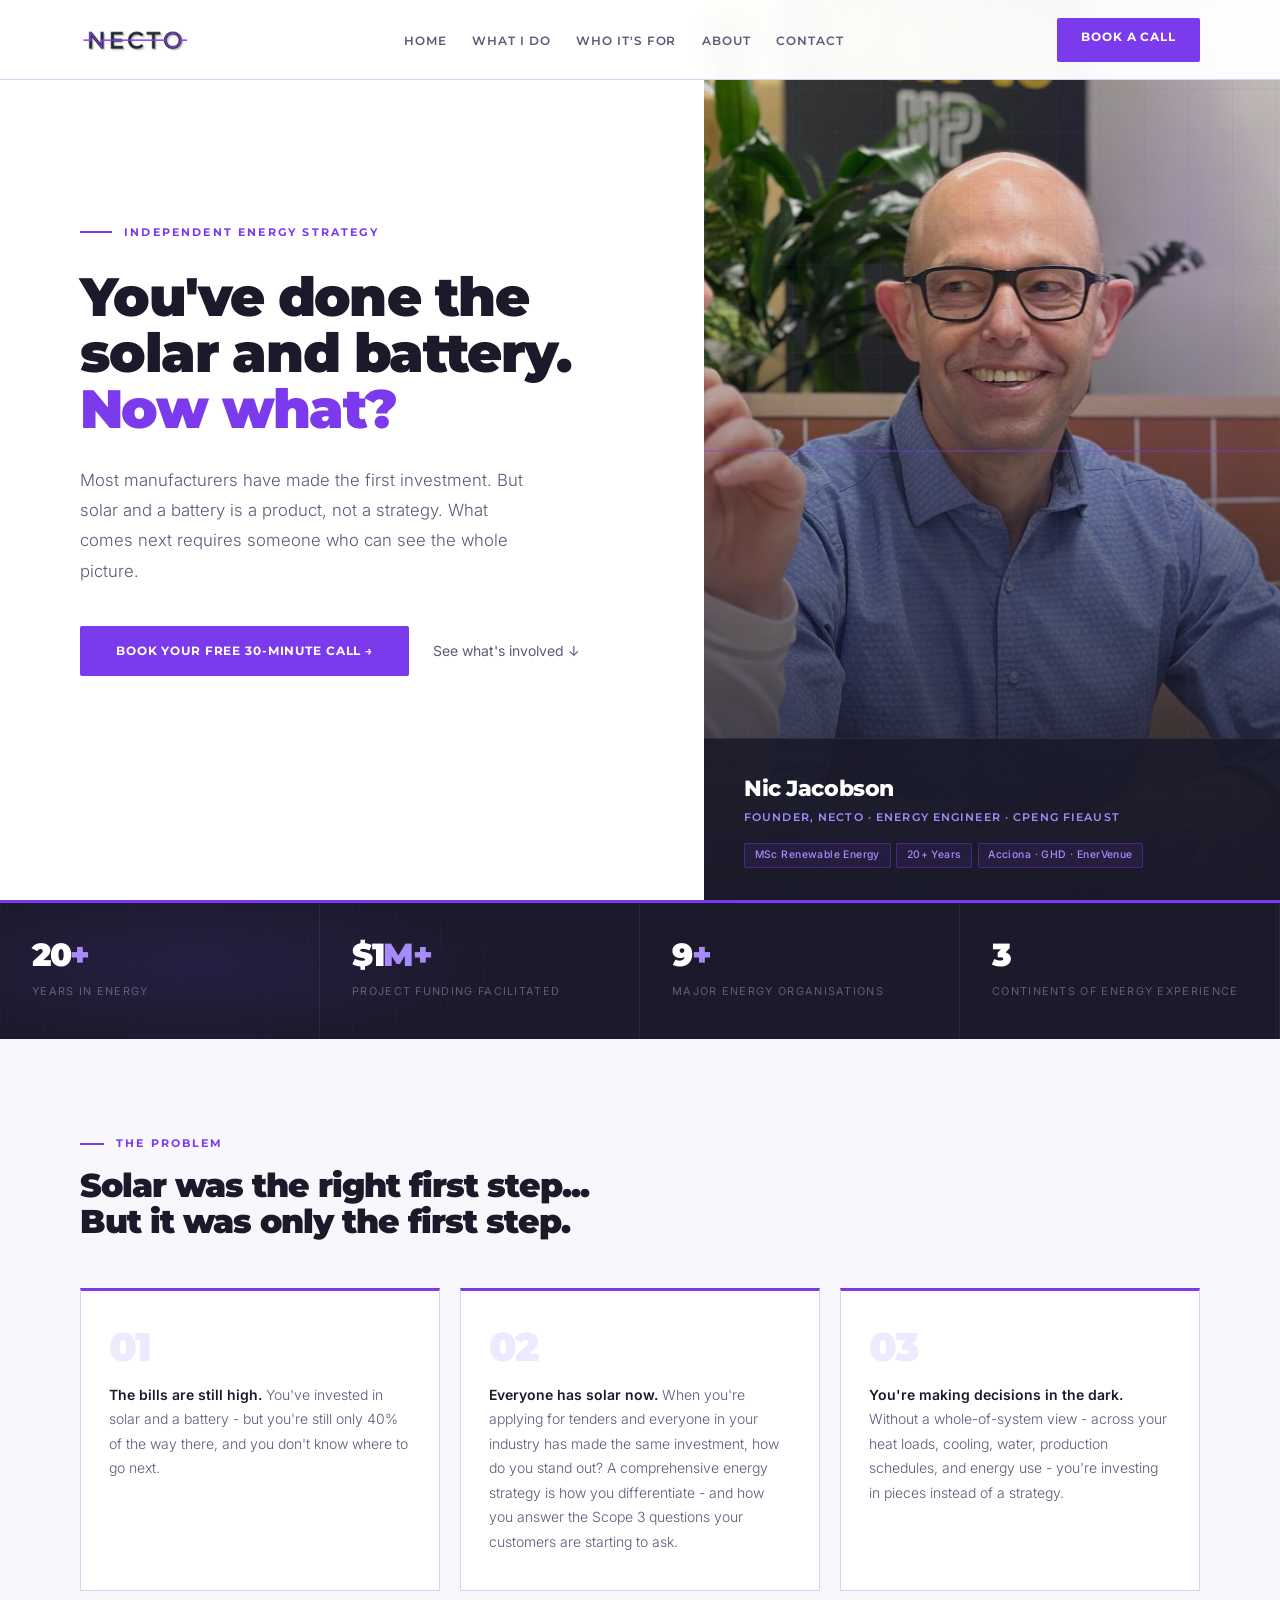
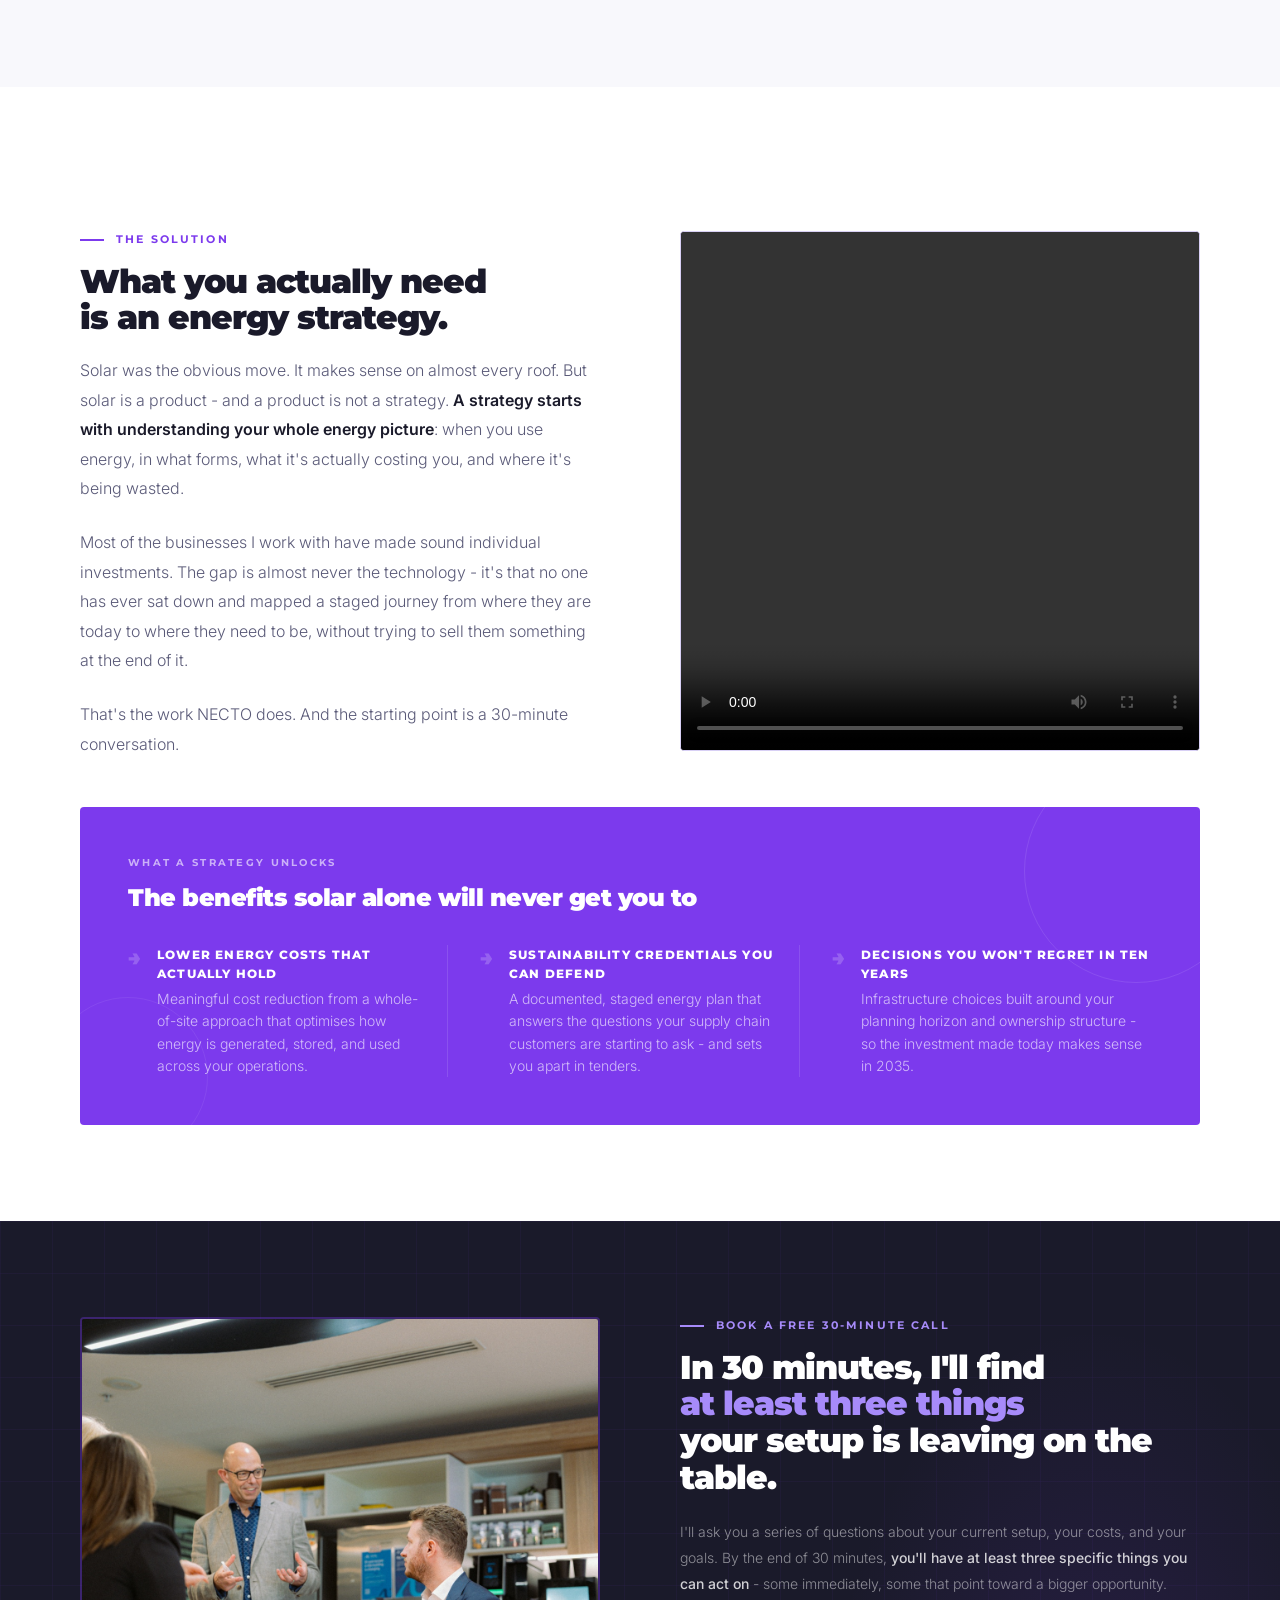
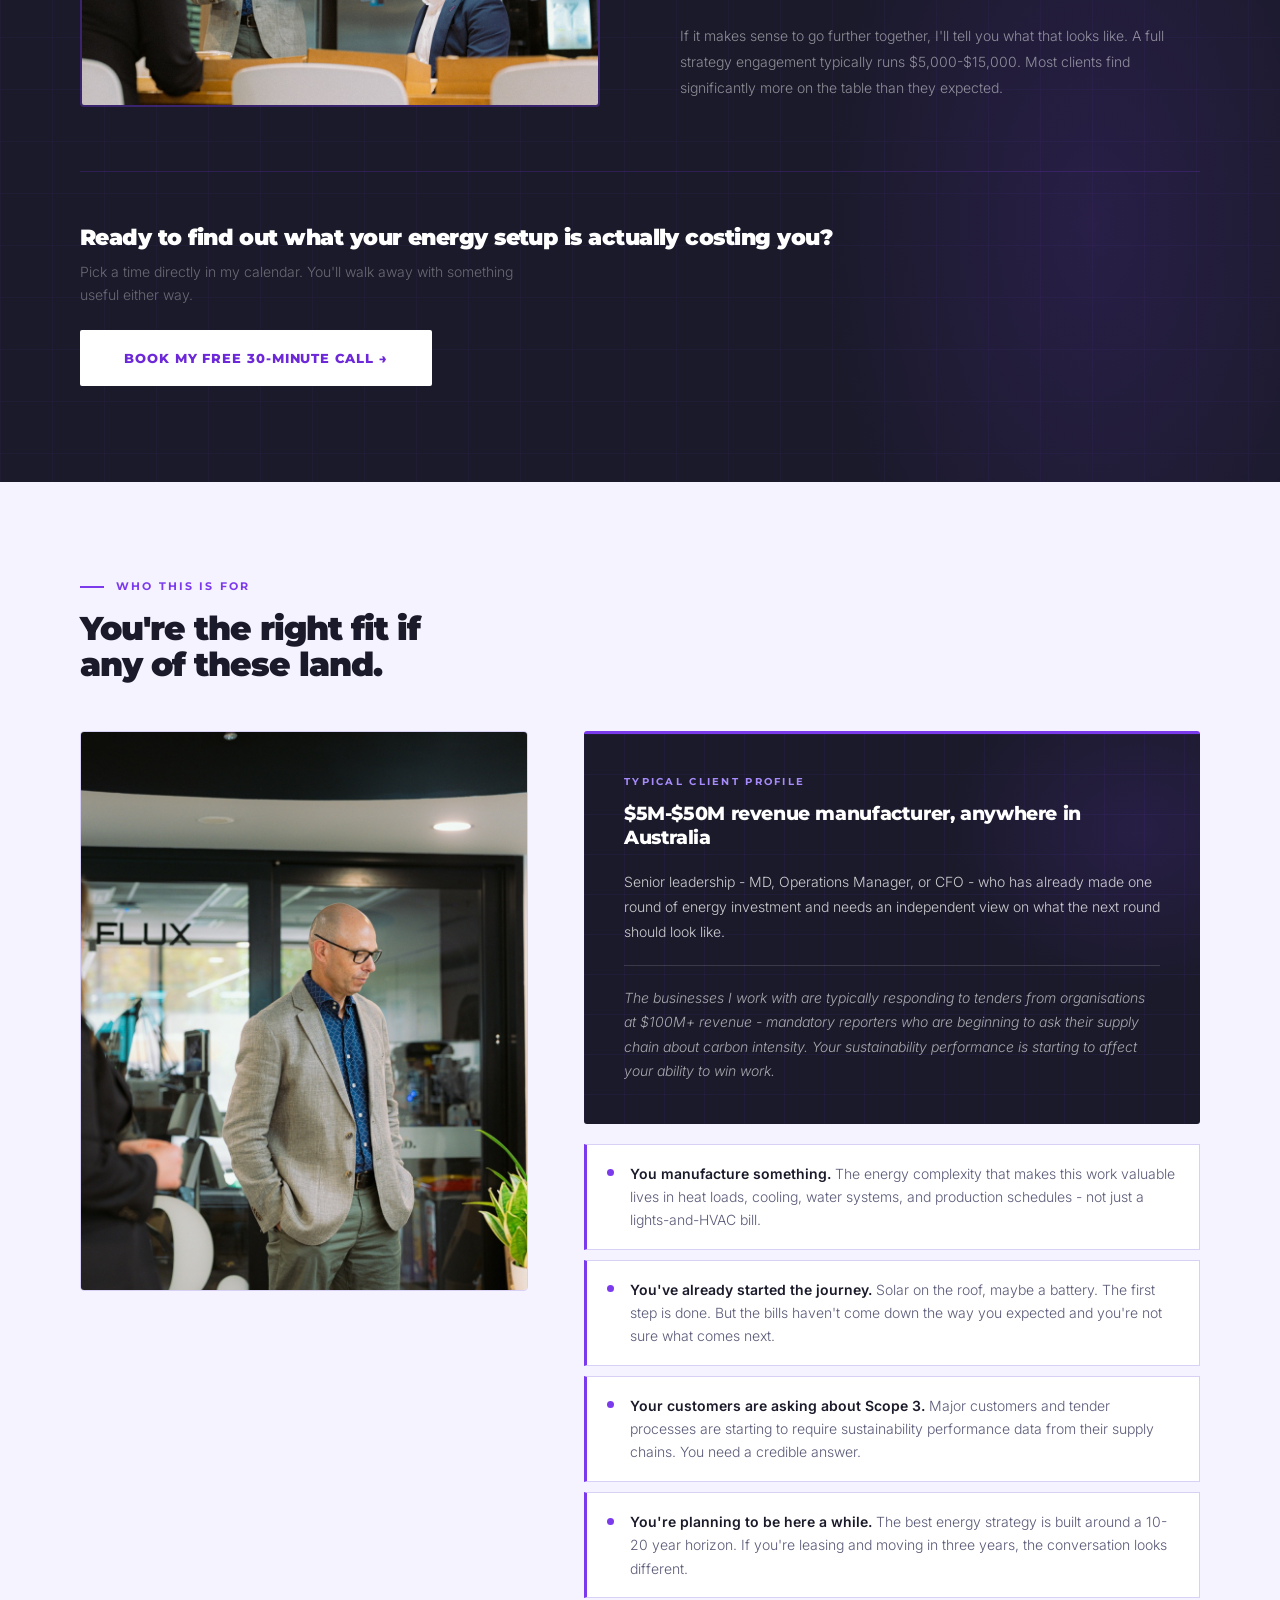
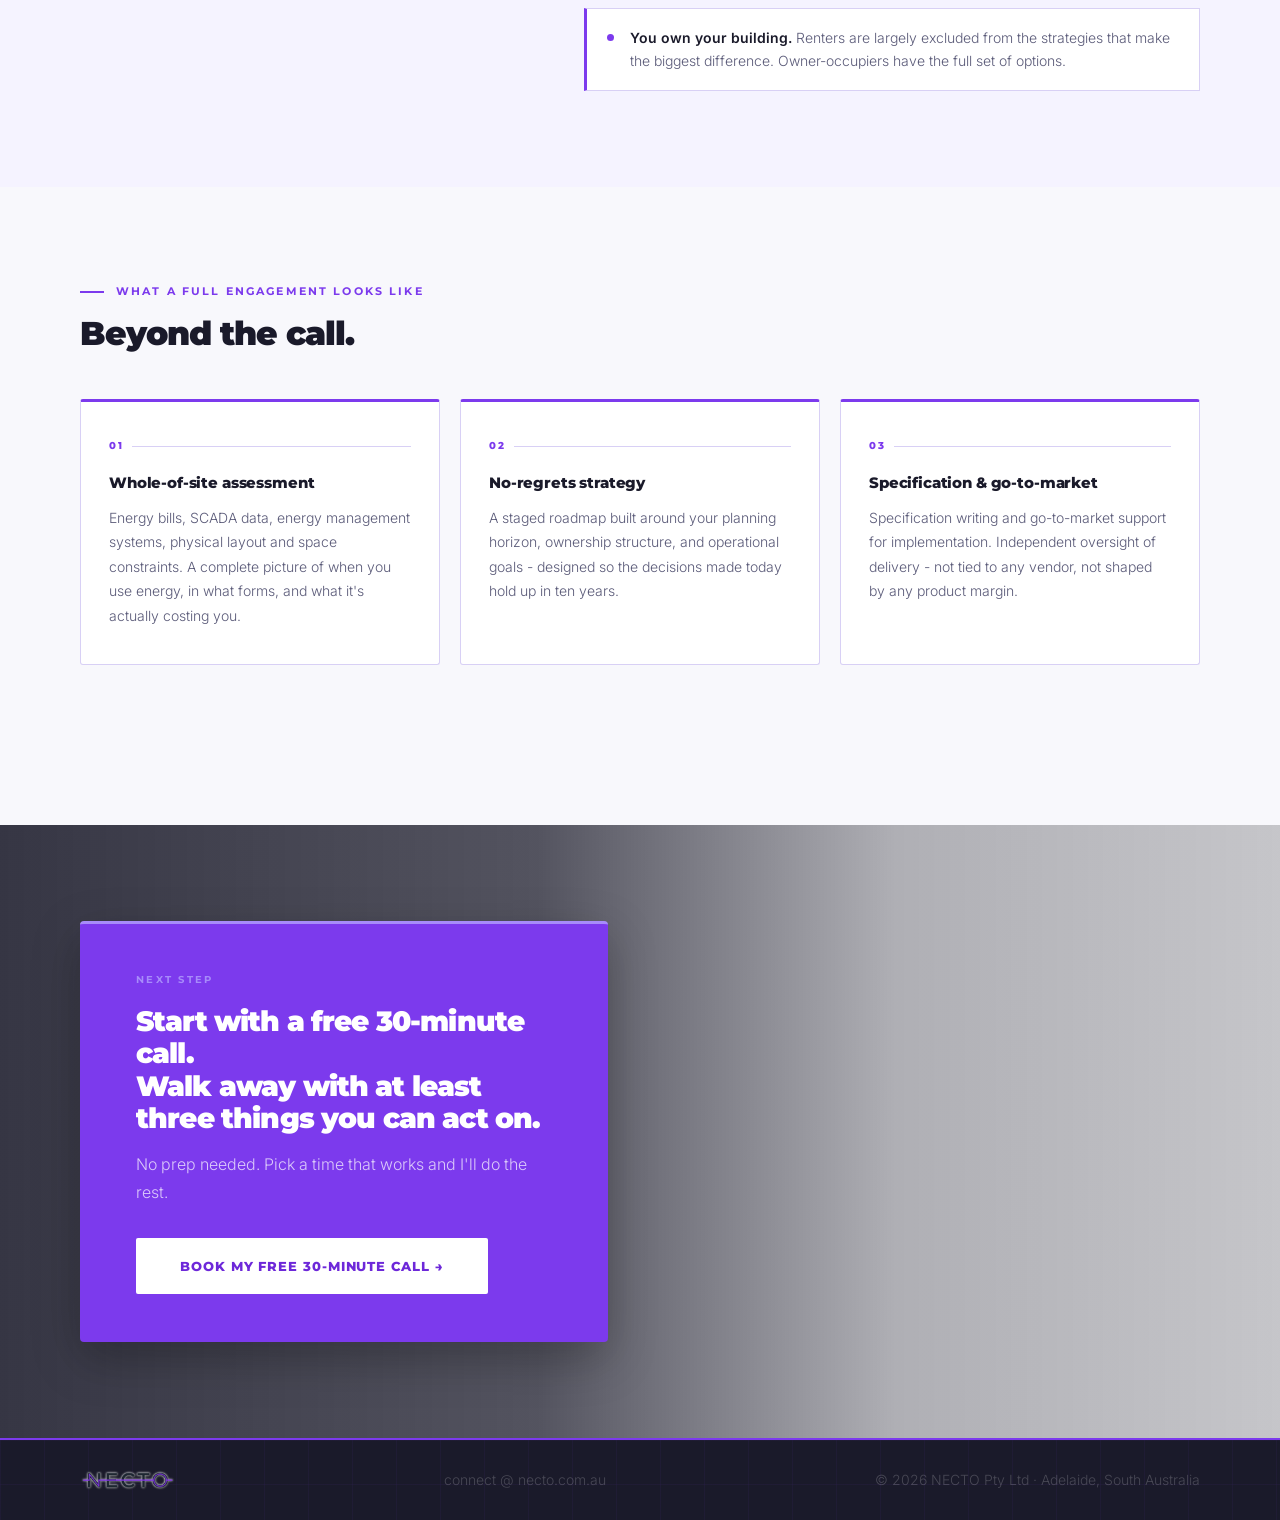
==== commit d2eca9bd: "footer email, bridgewater made smaller" ====
--- a/index.html
+++ b/index.html
@@ -287,7 +287,7 @@
 
 <footer>
   <img src="images/logo.png" alt="NECTO" class="site-logo" width="280" height="71">
-  <div class="footer-copy"><a href="mailto:connect@necto.com.au">connect@necto.com.au</a></div>
+  <div class="footer-copy">connect @ necto.com.au</div>
   <div class="footer-copy">© 2026 NECTO Pty Ltd · Adelaide, South Australia</div>
 </footer>
 
